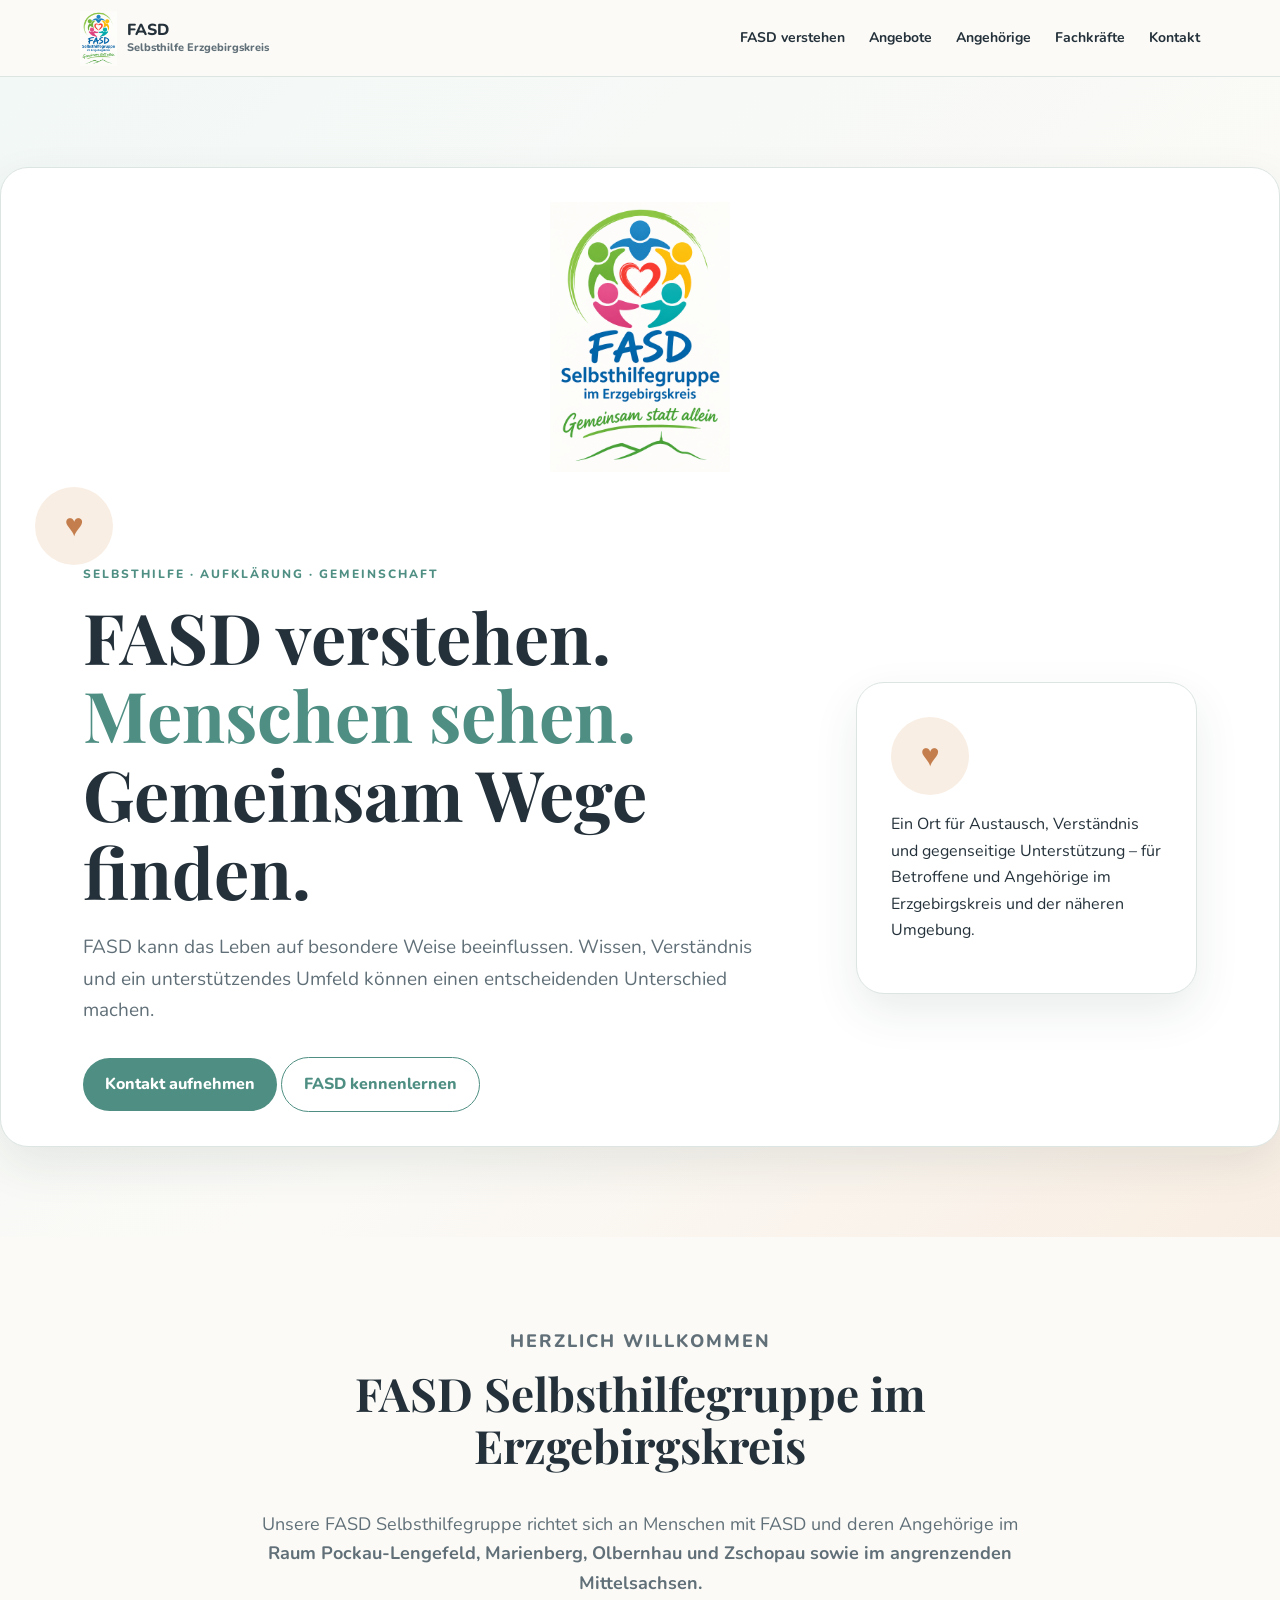
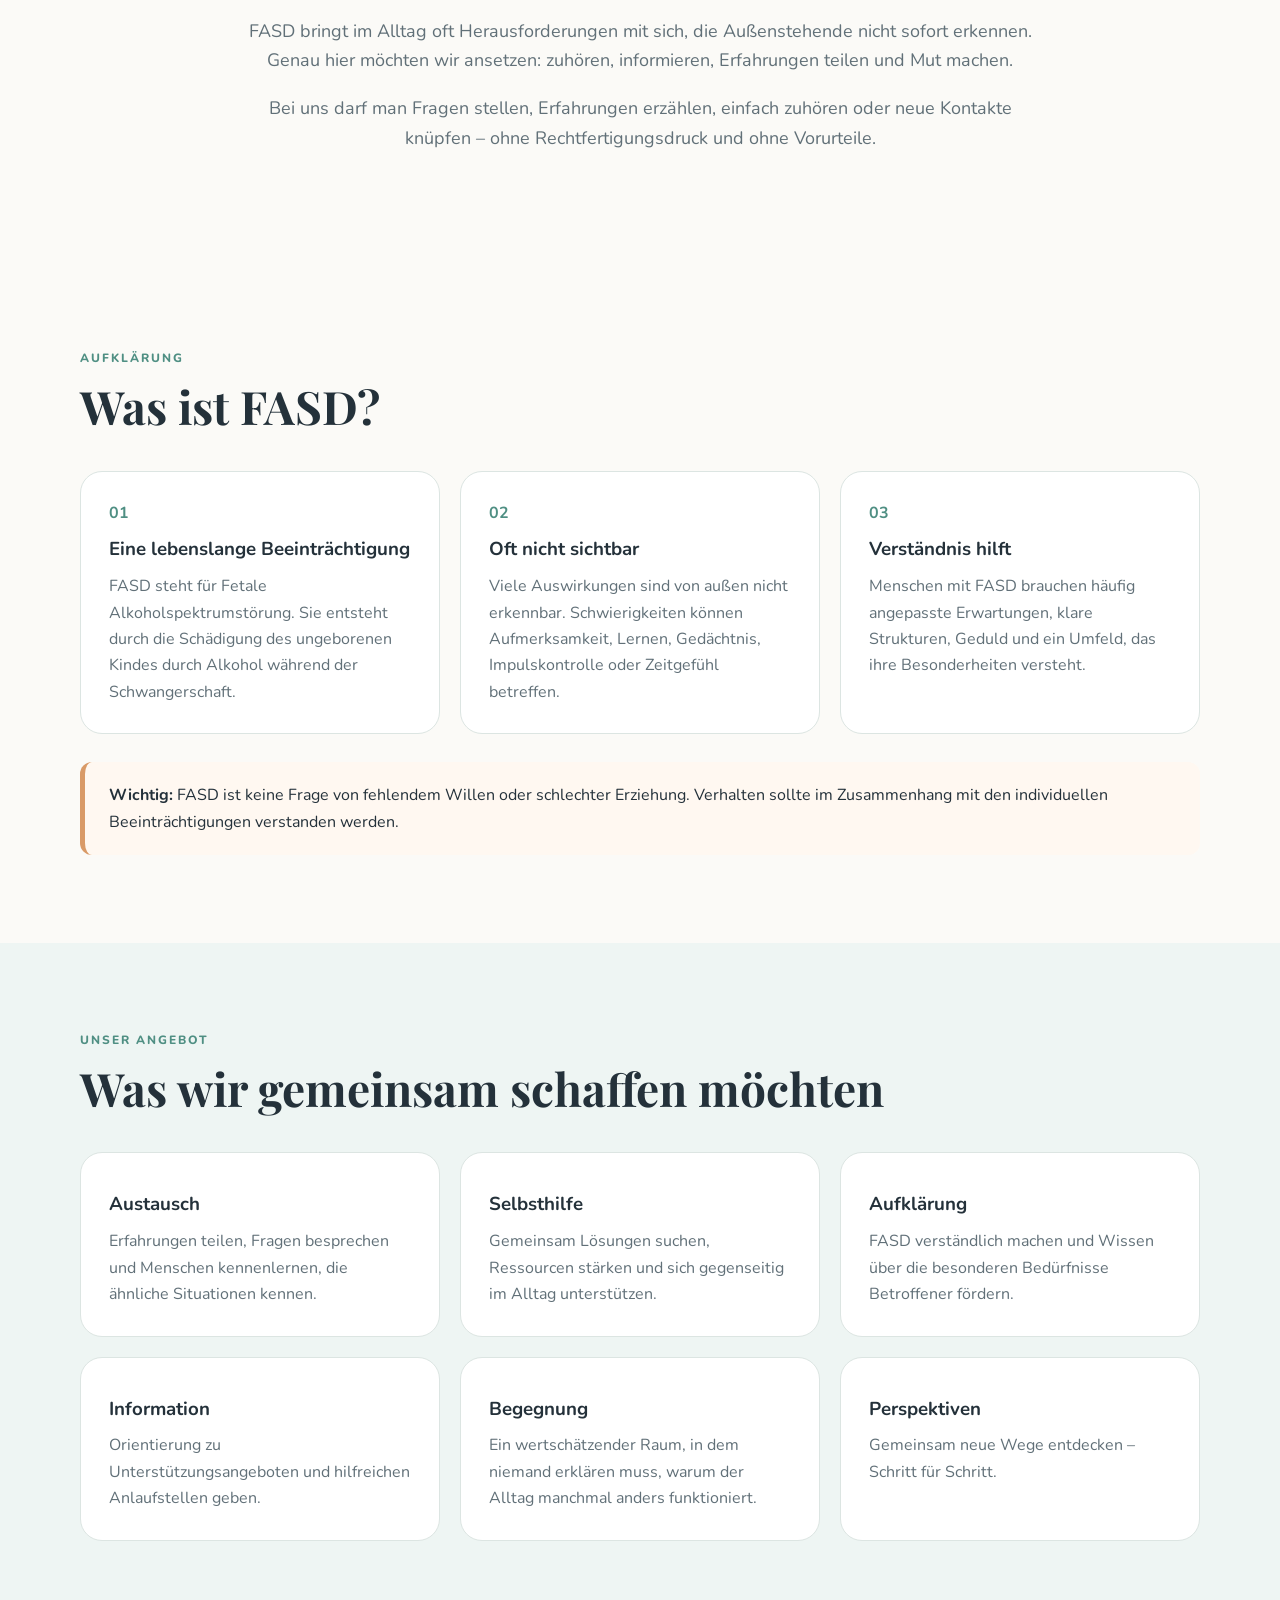
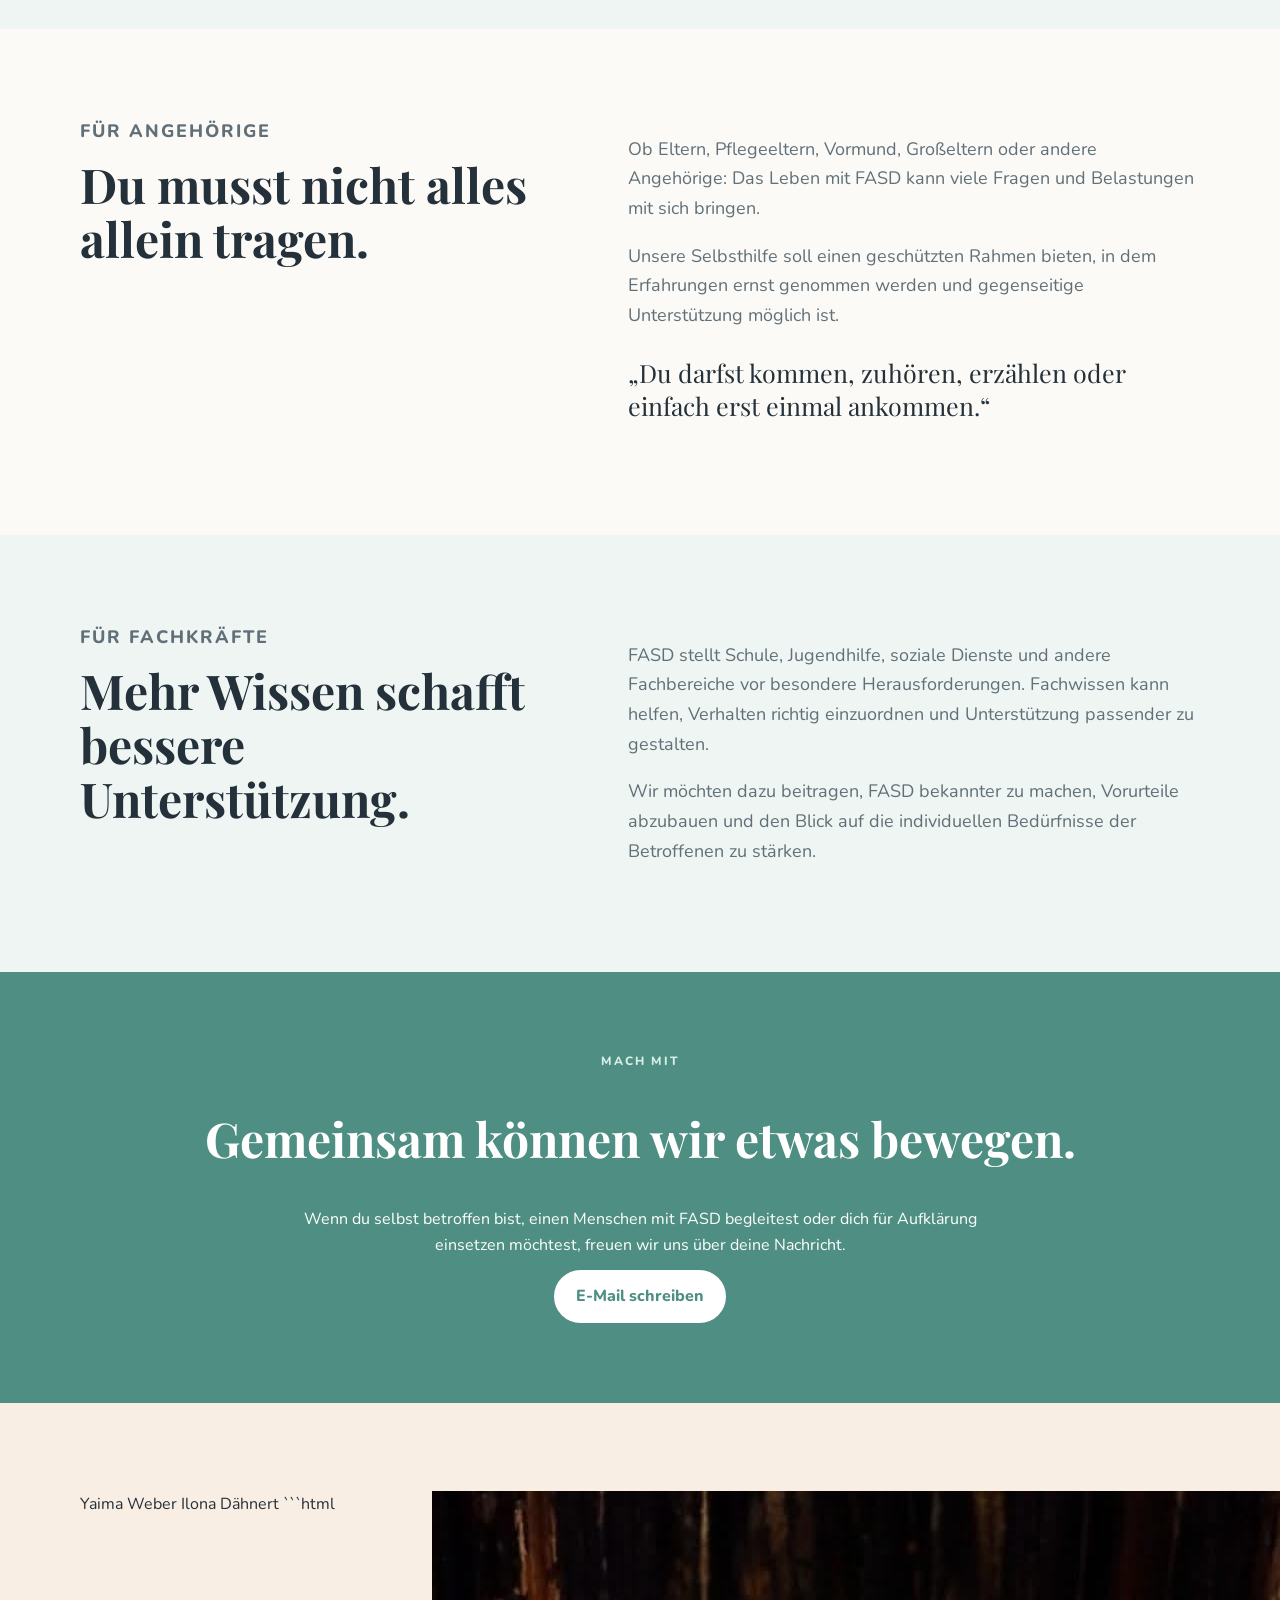
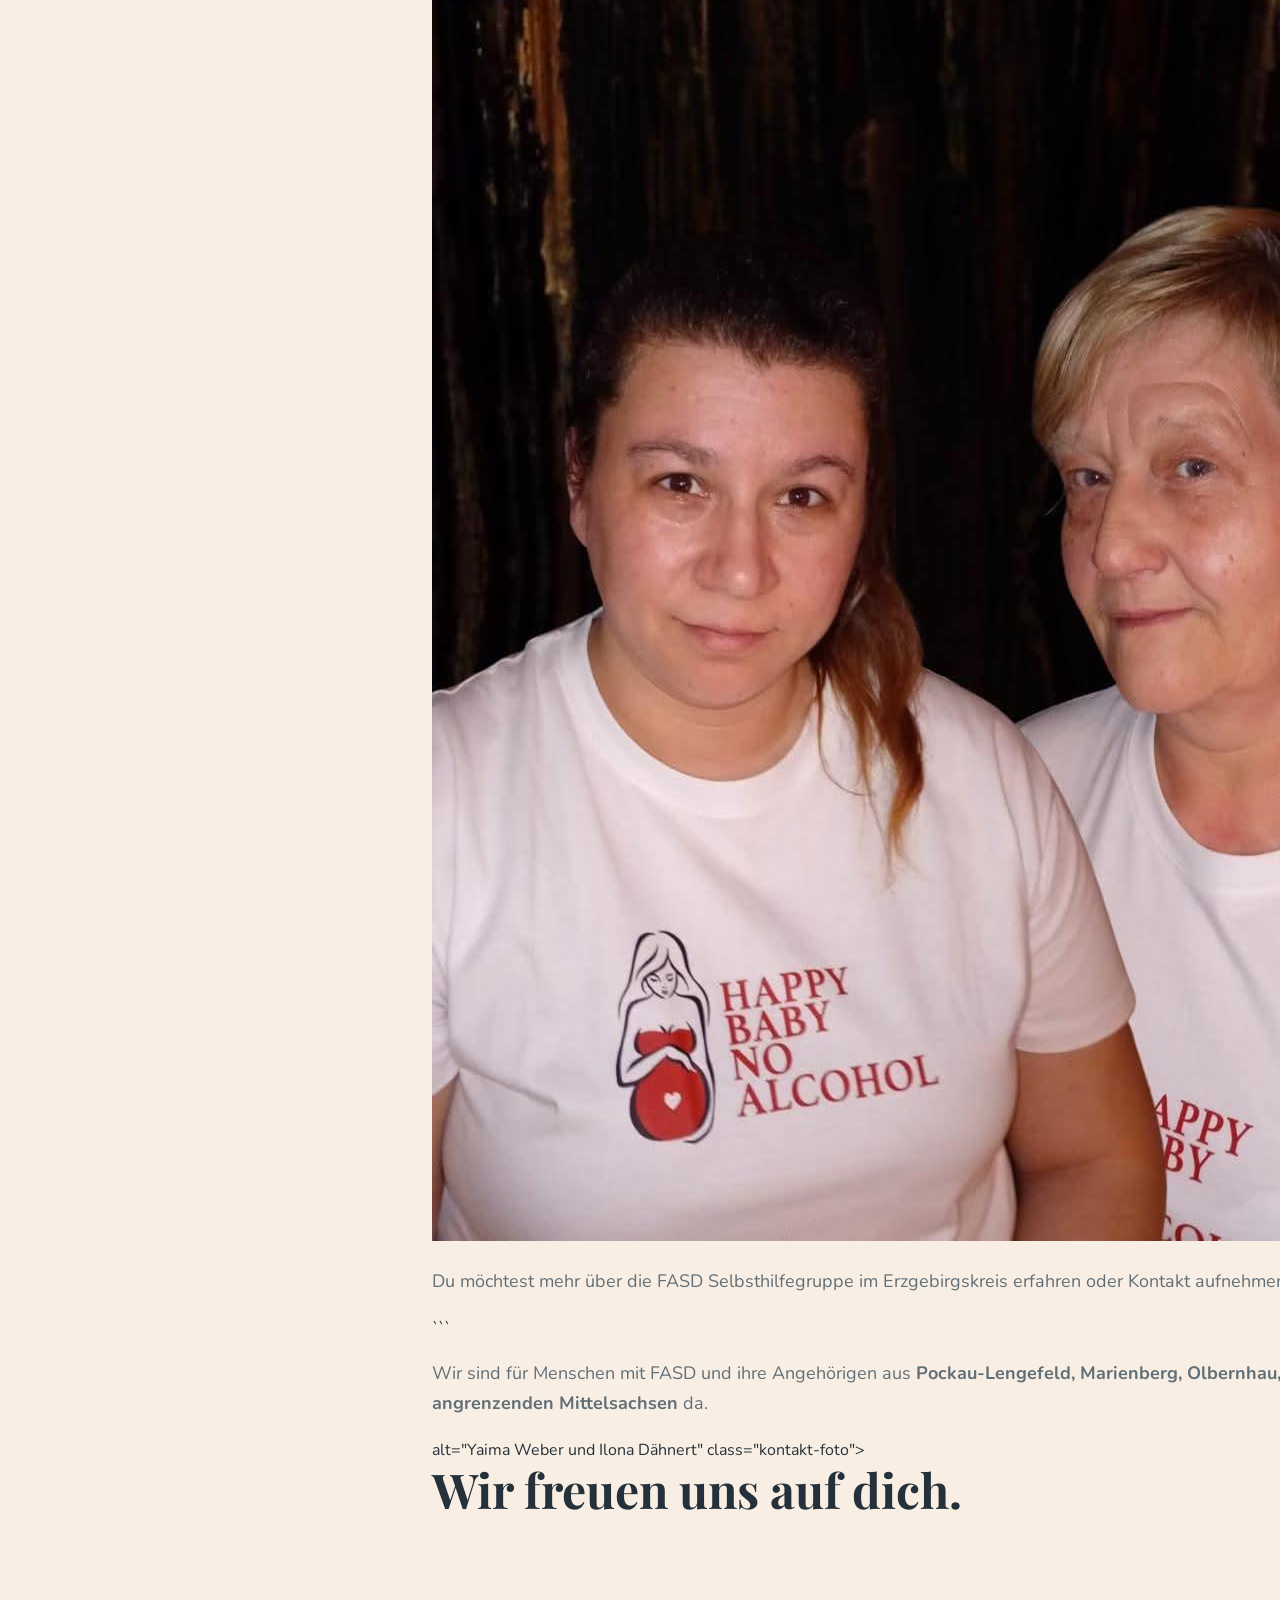
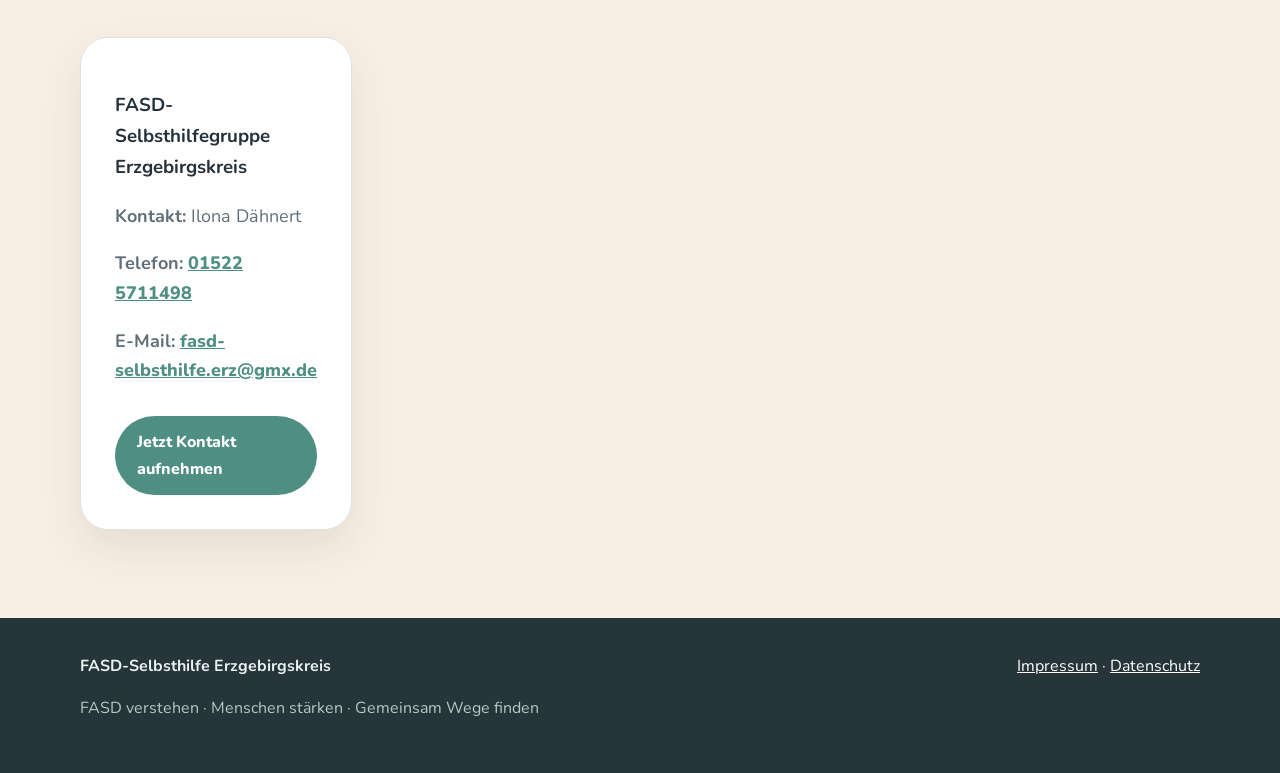
==== index.html @ b9605fba "Fix HTML formatting for contact image" ====
<!doctype html>

<html lang="de">
<head>
<meta charset="utf-8">
<meta name="viewport" content="width=device-width,initial-scale=1">

<meta name="description" content="FASD Selbsthilfegruppe im Erzgebirgskreis für Betroffene und Angehörige aus Pockau-Lengefeld, Marienberg, Olbernhau, Zschopau und dem angrenzenden Mittelsachsen. Austausch, Unterstützung und Aufklärung.">

<title>FASD Selbsthilfegruppe Erzgebirgskreis | Hilfe &amp; Austausch</title>

<link rel="stylesheet" href="style.css"><style>
.logo img {
  height: 55px;
  width: auto;
  display: block;
}
</style>
</head>

<body>

<header>
<div class="container nav">
<a class="logo" href="index.html">
<img src="logo selbsthilfegruppe 1.png" alt="FASD Selbsthilfe Erzgebirgskreis">
<span>FASD<br><small>Selbsthilfe Erzgebirgskreis</small></span>
</a>

<button id="menu" aria-label="Menü">☰</button>

<nav id="links">
<a href="#fasd">FASD verstehen</a>
<a href="#angebot">Angebote</a>
<a href="#angehoerige">Angehörige</a>
<a href="#fachkraefte">Fachkräfte</a>
<a href="#kontakt">Kontakt</a>
</nav>
</div>
</header>

<main>

<section class="hero"><div class="hero-card">
<img src="logo selbsthilfegruppe 1.png" alt="FASD Selbsthilfe Erzgebirgskreis" class="hero-logo">
<div class="heart">♥</div>
  
<div class="container hero-grid">

<div>
<p class="eyebrow">Selbsthilfe · Aufklärung · Gemeinschaft</p>

<h1>FASD verstehen.<br>
<em>Menschen sehen.</em><br>
Gemeinsam Wege finden.</h1>

<p class="lead">
FASD kann das Leben auf besondere Weise beeinflussen.
Wissen, Verständnis und ein unterstützendes Umfeld können einen entscheidenden Unterschied machen.
</p>

<a class="btn" href="#kontakt">Kontakt aufnehmen</a> <a class="btn outline" href="#fasd">FASD kennenlernen</a>

</div>

<div class="hero-card">
<div class="heart">♥</div>

<p>
Ein Ort für Austausch, Verständnis und gegenseitige Unterstützung –
für Betroffene und Angehörige im Erzgebirgskreis und der näheren Umgebung.
</p>
</div>

</div>
</section>

<section class="intro">
<div class="container narrow">

<p class="eyebrow">Herzlich willkommen</p>

<h2>FASD Selbsthilfegruppe im Erzgebirgskreis</h2>

<p>
Unsere FASD Selbsthilfegruppe richtet sich an Menschen mit FASD und deren Angehörige
im <strong>Raum Pockau-Lengefeld, Marienberg, Olbernhau und Zschopau sowie im angrenzenden Mittelsachsen.</strong>
</p>

<p>
FASD bringt im Alltag oft Herausforderungen mit sich, die Außenstehende nicht sofort erkennen.
Genau hier möchten wir ansetzen: zuhören, informieren, Erfahrungen teilen und Mut machen.
</p>

<p>
Bei uns darf man Fragen stellen, Erfahrungen erzählen, einfach zuhören oder neue Kontakte knüpfen –
ohne Rechtfertigungsdruck und ohne Vorurteile.
</p>

</div>
</section>

<section id="fasd" class="section">
<div class="container">

<p class="eyebrow">Aufklärung</p>

<h2>Was ist FASD?</h2>

<div class="cards">

<article>
<b>01</b>
<h3>Eine lebenslange Beeinträchtigung</h3>
<p>
FASD steht für Fetale Alkoholspektrumstörung.
Sie entsteht durch die Schädigung des ungeborenen Kindes durch Alkohol während der Schwangerschaft.
</p>
</article>

<article>
<b>02</b>
<h3>Oft nicht sichtbar</h3>
<p>
Viele Auswirkungen sind von außen nicht erkennbar.
Schwierigkeiten können Aufmerksamkeit, Lernen, Gedächtnis, Impulskontrolle oder Zeitgefühl betreffen.
</p>
</article>

<article>
<b>03</b>
<h3>Verständnis hilft</h3>
<p>
Menschen mit FASD brauchen häufig angepasste Erwartungen, klare Strukturen, Geduld
und ein Umfeld, das ihre Besonderheiten versteht.
</p>
</article>

</div>

<div class="notice">
<strong>Wichtig:</strong>
FASD ist keine Frage von fehlendem Willen oder schlechter Erziehung.
Verhalten sollte im Zusammenhang mit den individuellen Beeinträchtigungen verstanden werden.
</div>

</div>
</section>

<section id="angebot" class="section soft">
<div class="container">

<p class="eyebrow">Unser Angebot</p>

<h2>Was wir gemeinsam schaffen möchten</h2>

<div class="cards">

<article>
<h3>Austausch</h3>
<p>Erfahrungen teilen, Fragen besprechen und Menschen kennenlernen, die ähnliche Situationen kennen.</p>
</article>

<article>
<h3>Selbsthilfe</h3>
<p>Gemeinsam Lösungen suchen, Ressourcen stärken und sich gegenseitig im Alltag unterstützen.</p>
</article>

<article>
<h3>Aufklärung</h3>
<p>FASD verständlich machen und Wissen über die besonderen Bedürfnisse Betroffener fördern.</p>
</article>

<article>
<h3>Information</h3>
<p>Orientierung zu Unterstützungsangeboten und hilfreichen Anlaufstellen geben.</p>
</article>

<article>
<h3>Begegnung</h3>
<p>Ein wertschätzender Raum, in dem niemand erklären muss, warum der Alltag manchmal anders funktioniert.</p>
</article>

<article>
<h3>Perspektiven</h3>
<p>Gemeinsam neue Wege entdecken – Schritt für Schritt.</p>
</article>

</div>
</div>
</section>

<section id="angehoerige" class="section">
<div class="container split">

<div>
<p class="eyebrow">Für Angehörige</p>
<h2>Du musst nicht alles allein tragen.</h2>
</div>

<div>
<p>
Ob Eltern, Pflegeeltern, Vormund, Großeltern oder andere Angehörige:
Das Leben mit FASD kann viele Fragen und Belastungen mit sich bringen.
</p>

<p>
Unsere Selbsthilfe soll einen geschützten Rahmen bieten,
in dem Erfahrungen ernst genommen werden und gegenseitige Unterstützung möglich ist.
</p>

<p class="quote">
„Du darfst kommen, zuhören, erzählen oder einfach erst einmal ankommen.“
</p>
</div>

</div>
</section>

<section id="fachkraefte" class="section soft">
<div class="container split">

<div>
<p class="eyebrow">Für Fachkräfte</p>
<h2>Mehr Wissen schafft bessere Unterstützung.</h2>
</div>

<div>
<p>
FASD stellt Schule, Jugendhilfe, soziale Dienste und andere Fachbereiche vor besondere Herausforderungen.
Fachwissen kann helfen, Verhalten richtig einzuordnen und Unterstützung passender zu gestalten.
</p>

<p>
Wir möchten dazu beitragen, FASD bekannter zu machen, Vorurteile abzubauen
und den Blick auf die individuellen Bedürfnisse der Betroffenen zu stärken.
</p>
</div>

</div>
</section>

<section class="callout">
<div class="container">

<p class="eyebrow">Mach mit</p>

<h2>Gemeinsam können wir etwas bewegen.</h2>

<p>
Wenn du selbst betroffen bist, einen Menschen mit FASD begleitest
oder dich für Aufklärung einsetzen möchtest, freuen wir uns über deine Nachricht.
</p>

<a class="btn light" href="mailto:fasd-selbsthilfe.erz@gmx.de">E-Mail schreiben</a>

</div>
</section>

<section id="kontakt" class="section contact">
<div class="container split">

  <div class="kontakt-namen">
    <span>Yaima Weber</span>
    <span>Ilona Dähnert</span>
 ```html
</div>

<div class="kontakt-personen">
 <img src="./foto3.jpg" alt="Kontaktfoto" class="kontakt-foto">

  <p>
    Du möchtest mehr über die FASD Selbsthilfegruppe im Erzgebirgskreis erfahren oder Kontakt aufnehmen?
  </p>
```


<p>
Wir sind für Menschen mit FASD und ihre Angehörigen aus
<strong>Pockau-Lengefeld, Marienberg, Olbernhau, Zschopau und dem angrenzenden Mittelsachsen</strong>
da.
</p> alt="Yaima Weber und Ilona Dähnert" class="kontakt-foto">
<h2>Wir freuen uns auf dich.</h2>



</div>

<div class="contact-card">

<h3>FASD-Selbsthilfegruppe Erzgebirgskreis</h3>

<p><strong>Kontakt:</strong> Ilona Dähnert</p>

<p>
<strong>Telefon:</strong>
<a href="tel:+4915225711498">01522 5711498</a>
</p>

<p>
<strong>E-Mail:</strong>
<a href="mailto:fasd-selbsthilfe.erz@gmx.de">
fasd-selbsthilfe.erz@gmx.de
</a>
</p>

<a class="btn" href="mailto:fasd-selbsthilfe.erz@gmx.de">
Jetzt Kontakt aufnehmen
</a>

</div>
</div>
</section>

</main>

<footer>
<div class="container foot">

<div>
<strong>FASD-Selbsthilfe Erzgebirgskreis</strong>

<p>
FASD verstehen · Menschen stärken · Gemeinsam Wege finden
</p>
</div>

<div>
<a href="impressum.html">Impressum</a> ·
<a href="datenschutz.html">Datenschutz</a>
</div>

</div>
</footer>

<script src="script.js"></script>

</body>
</html>
---- style.css ----
@import url('https://fonts.googleapis.com/css2?family=Nunito:wght@400;600;700;800&family=Playfair+Display:wght@600;700&display=swap');:root{--ink:#24313a;--muted:#617078;--bg:#fbfaf7;--soft:#eef5f3;--green:#4f8f83;--orange:#d99a67;--line:#dce5e2}*{box-sizing:border-box}html{scroll-behavior:smooth}body{margin:0;color:var(--ink);background:var(--bg);font:16px/1.65 Nunito,Arial,sans-serif}a{color:inherit}.container{width:min(1120px,92%);margin:auto}.narrow{max-width:800px}.site-header,header{position:sticky;top:0;z-index:10;background:#fbfaf7ee;border-bottom:1px solid var(--line);backdrop-filter:blur(10px)}.nav{min-height:76px;display:flex;align-items:center;justify-content:space-between}..logo img{height:55px;width:auto;display:block}.hero-logo{width:180px;height:auto;display:block;margin:0 auto 15px}.logo{display:flex;align-items:center;gap:10px;text-decoration:none;font-weight:800;line-height:1}.logo b{display:grid;place-items:center;width:42px;height:42px;border-radius:50%;background:var(--green);color:#fff;font:24px Georgia}.logo small{font-size:11px;color:var(--muted)}nav{display:flex;gap:24px;font-weight:700;font-size:14px}nav a{text-decoration:none}#menu{display:none;border:0;background:none;font-size:26px}.hero{padding:90px 0;background:linear-gradient(135deg,#f2f8f6,#fbfaf7 60%,#f9eee3)}.hero-grid{display:grid;grid-template-columns:1.35fr .65fr;gap:65px;align-items:center}.eyebrow{text-transform:uppercase;letter-spacing:2px;font-size:12px;font-weight:800;color:var(--green);margin:0 0 12px}.hero h1,h1,h2{font-family:"Playfair Display",Georgia,serif;line-height:1.12}.hero h1{font-size:clamp(42px,6vw,70px);margin:0 0 22px}.hero em{color:var(--green);font-style:normal}.lead{font-size:19px;color:var(--muted);max-width:690px}.btn{display:inline-block;background:var(--green);color:#fff;text-decoration:none;font-weight:800;padding:13px 22px;border-radius:999px;margin-top:12px}.outline{background:transparent;color:var(--green);border:1px solid var(--green)}.light{background:#fff;color:var(--green)}.hero-card,.contact-card{background:#fff;border:1px solid var(--line);border-radius:28px;padding:34px;box-shadow:0 18px 45px #233c3718}.heart{width:78px;height:78px;border-radius:50%;display:grid;place-items:center;background:#f9eee3;color:#c47e4d;font-size:32px}.hero-card h2{font-size:34px}.intro{text-align:center;padding:90px 0}.intro h2,.section h2{font-size:46px;margin-top:0}.intro p{font-size:18px;color:var(--muted)}.section{padding:88px 0}.soft{background:var(--soft)}.cards{display:grid;grid-template-columns:repeat(3,1fr);gap:20px;margin-top:30px}.cards article{background:#fff;border:1px solid var(--line);padding:28px;border-radius:22px}.cards b{color:var(--green)}.cards h3{margin:8px 0}.cards p{color:var(--muted);margin:0}.notice{margin-top:28px;padding:20px 24px;background:#fff8f1;border-left:5px solid var(--orange);border-radius:12px}.split{display:grid;grid-template-columns:.9fr 1.1fr;gap:80px;align-items:start}.split h2{font-size:48px}.split p{font-size:18px;color:var(--muted)}.quote{font:25px "Playfair Display",Georgia,serif!important;color:var(--ink)!important}.callout{padding:80px 0;background:var(--green);color:#fff;text-align:center}.callout .eyebrow{color:#d8eee8}.callout h2{font-size:48px}.callout p{max-width:700px;margin:0 auto}.contact{background:#f9eee3}.contact-card a:not(.btn){color:var(--green);font-weight:800}.foot{padding:35px 0;display:flex;justify-content:space-between;gap:25px;color:#eaf1ef}.foot p{color:#b8c8c4}.foot a{color:#fff}footer{background:#25353a}.legal{padding:80px 0}.legal h1{font-size:55px}.legal h2{font-size:30px}@media(max-width:850px){nav{display:none;position:absolute;top:76px;left:0;right:0;background:var(--bg);padding:18px 4%;flex-direction:column}nav.open{display:flex}#menu{display:block}.hero{padding:60px 0}.hero-grid,.split{grid-template-columns:1fr;gap:35px}.cards{grid-template-columns:1fr}.hero h1{font-size:48px}.intro h2,.section h2,.split h2,.callout h2{font-size:38px}.foot{flex-direction:column}}.kontakt-foto {

 ```css
.kontakt-foto {
  width: 55px;
  height: 55px;
  object-fit: cover;
  border-radius: 50%;
  display: block;
  pointer-events: none;
}
```
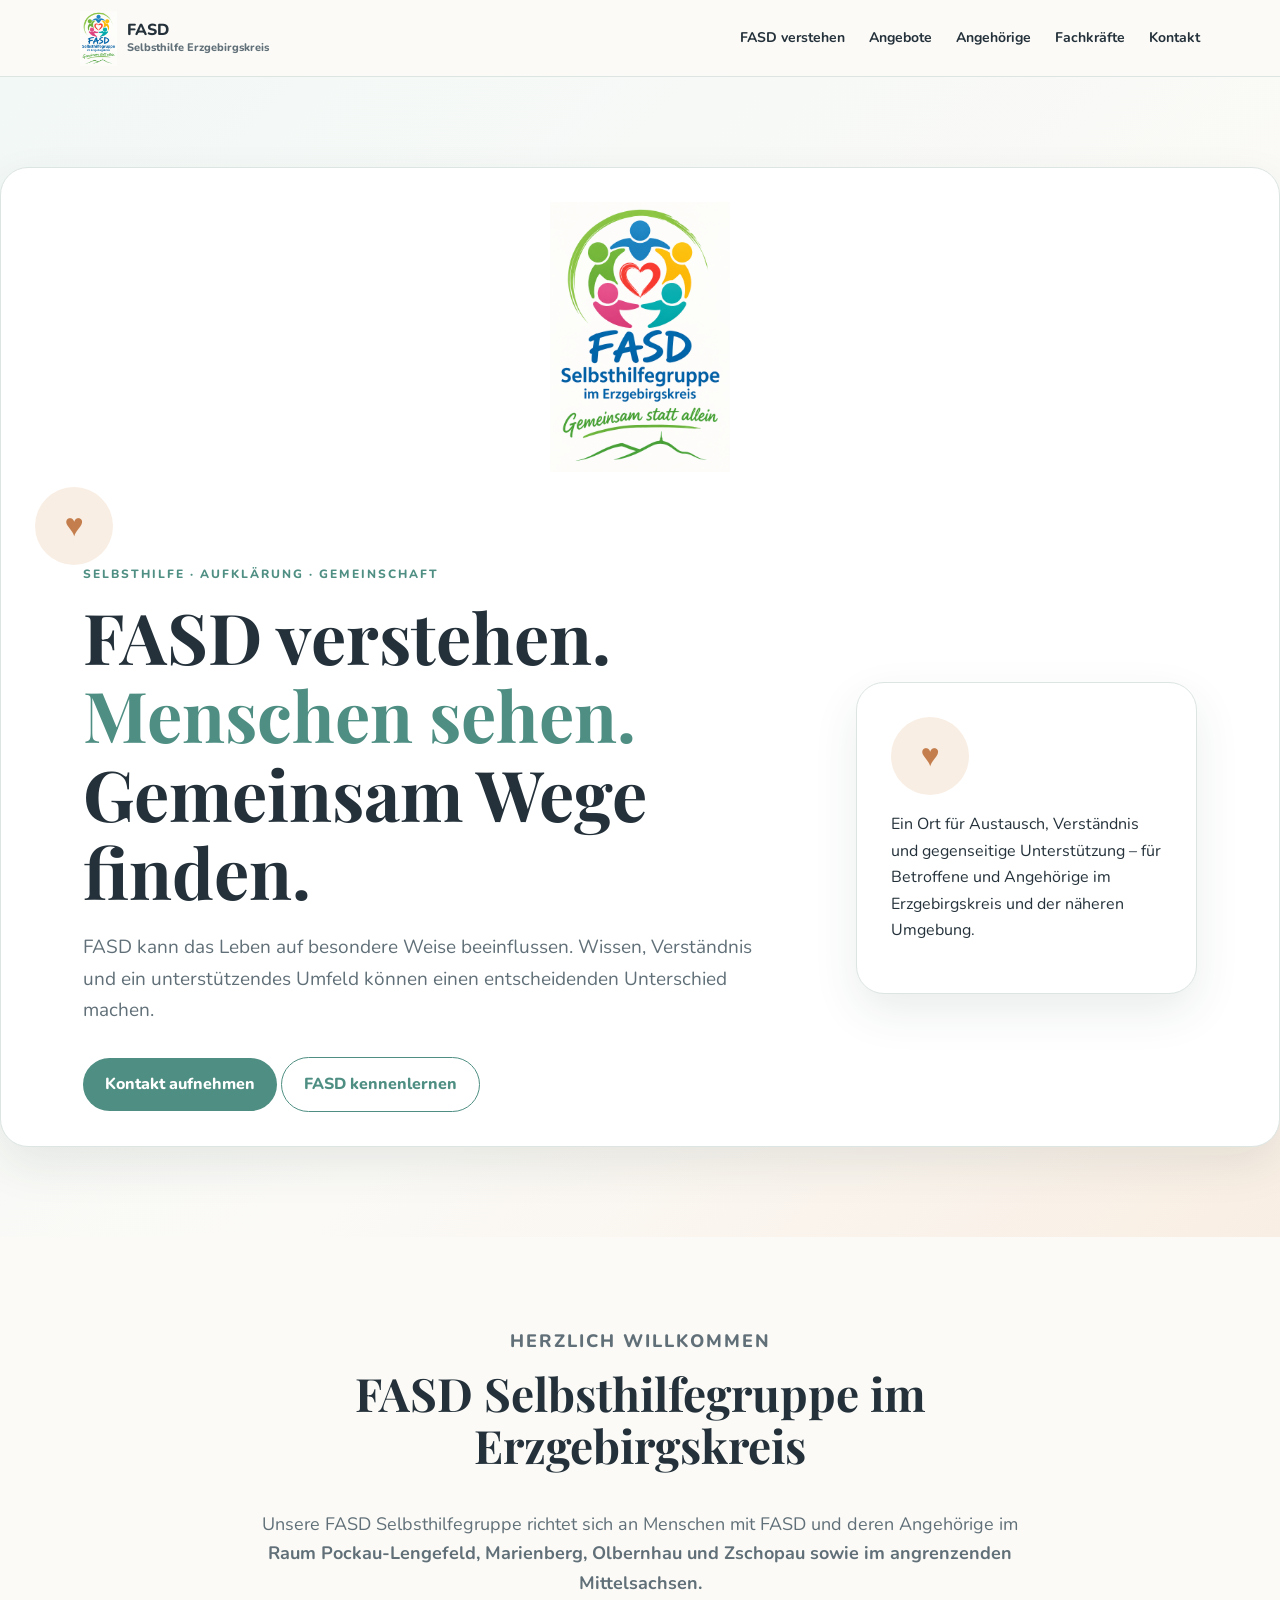
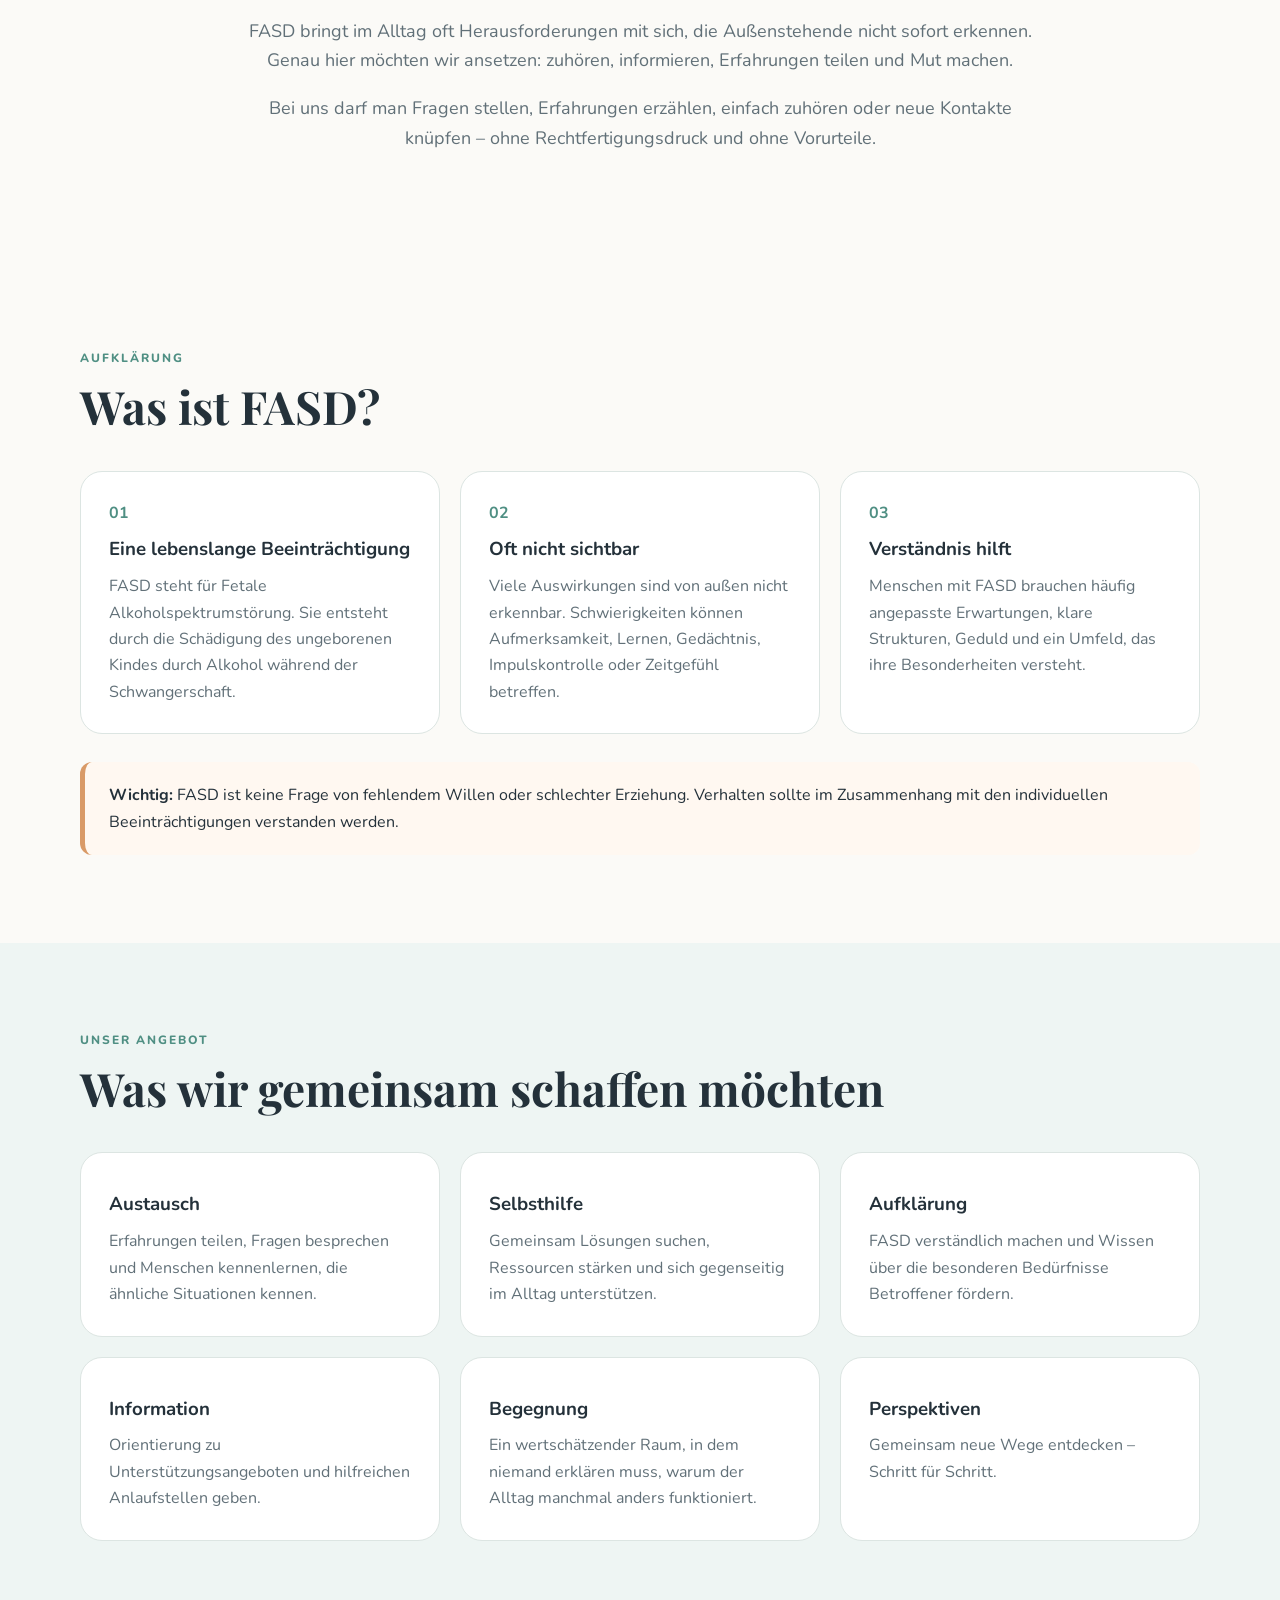
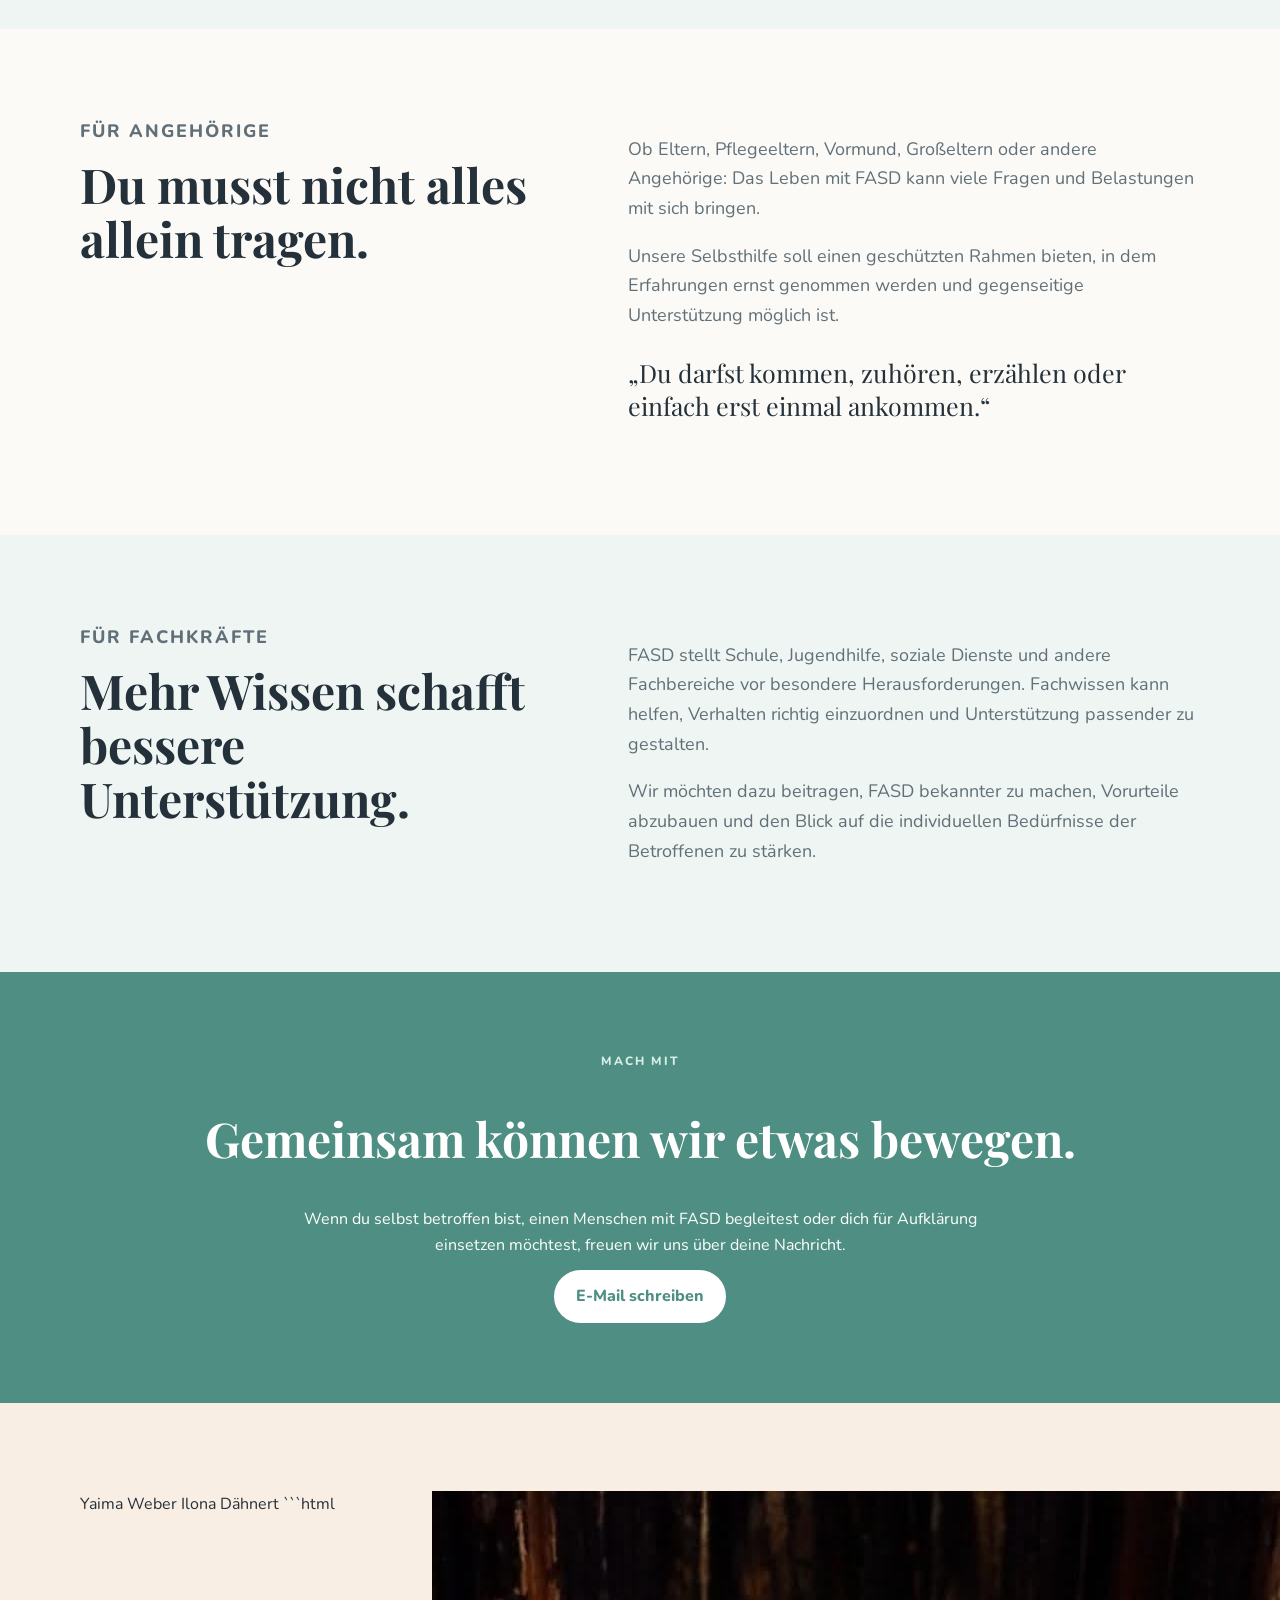
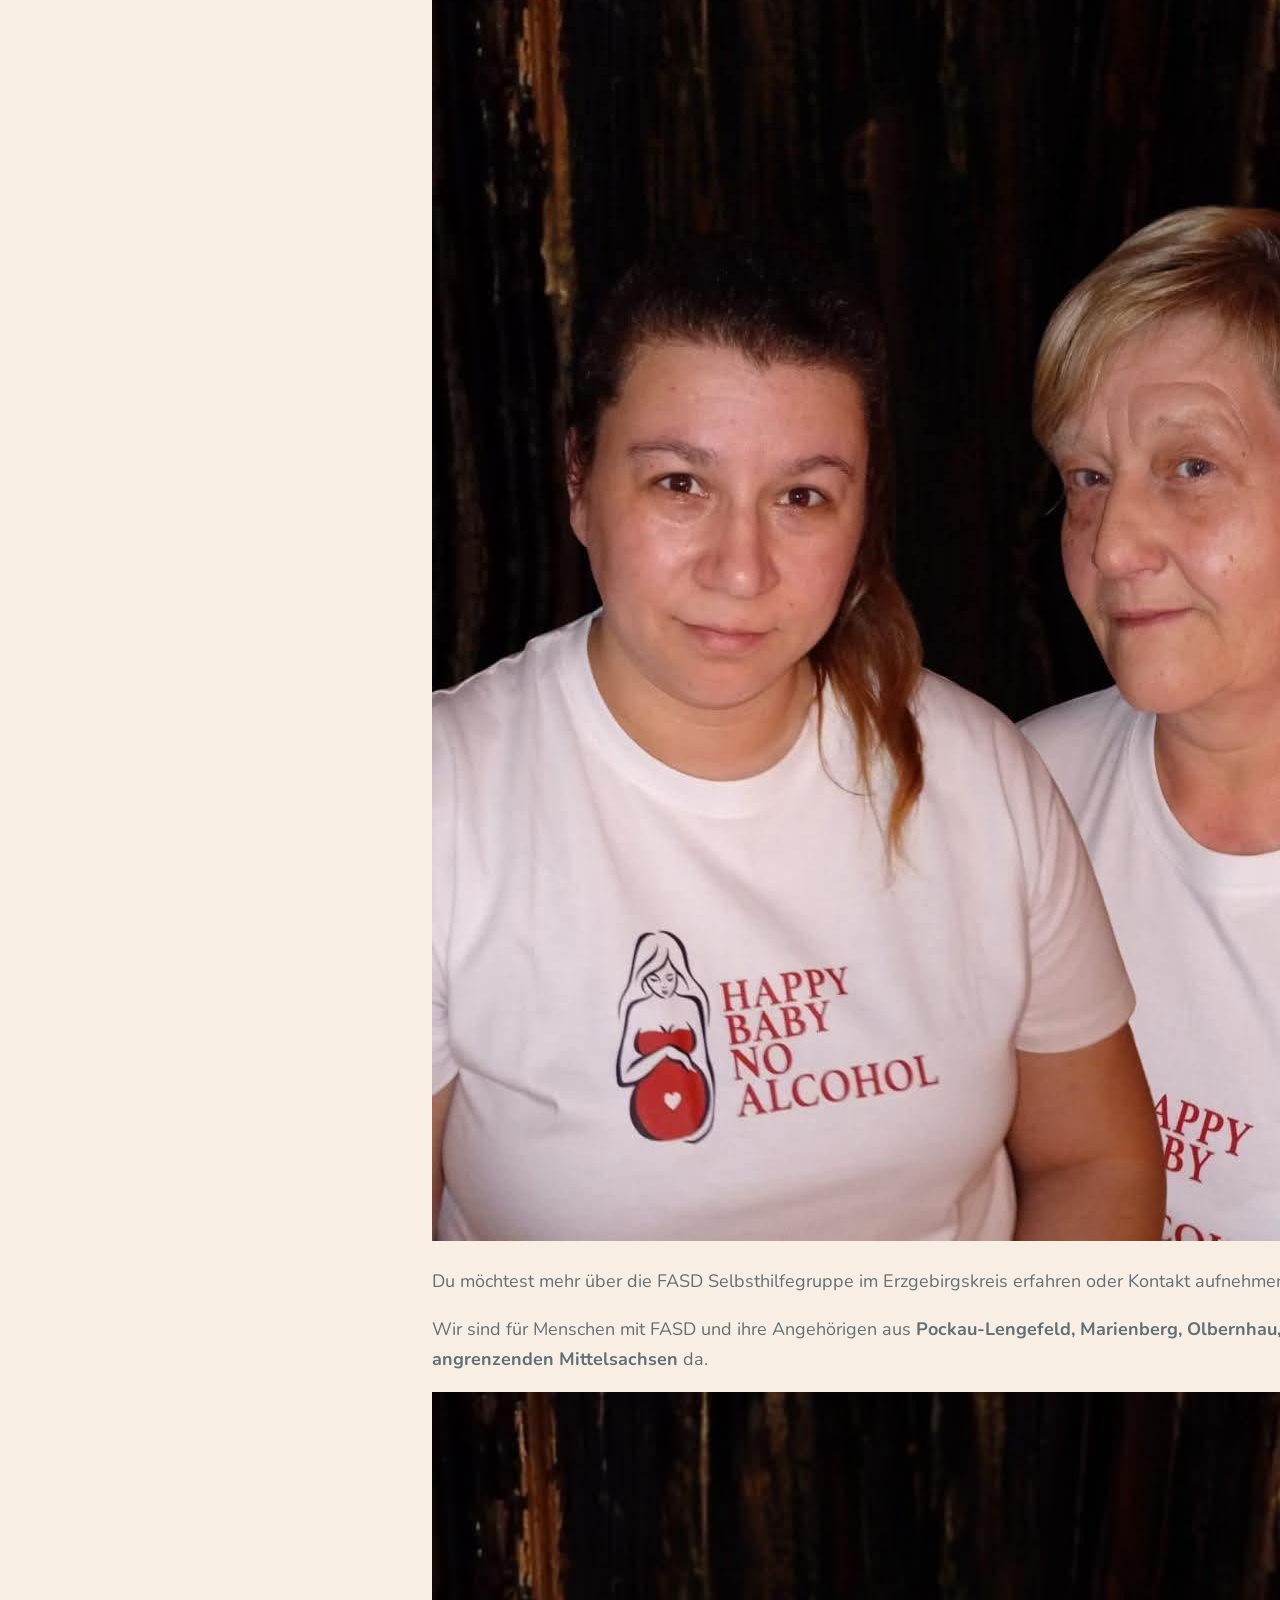
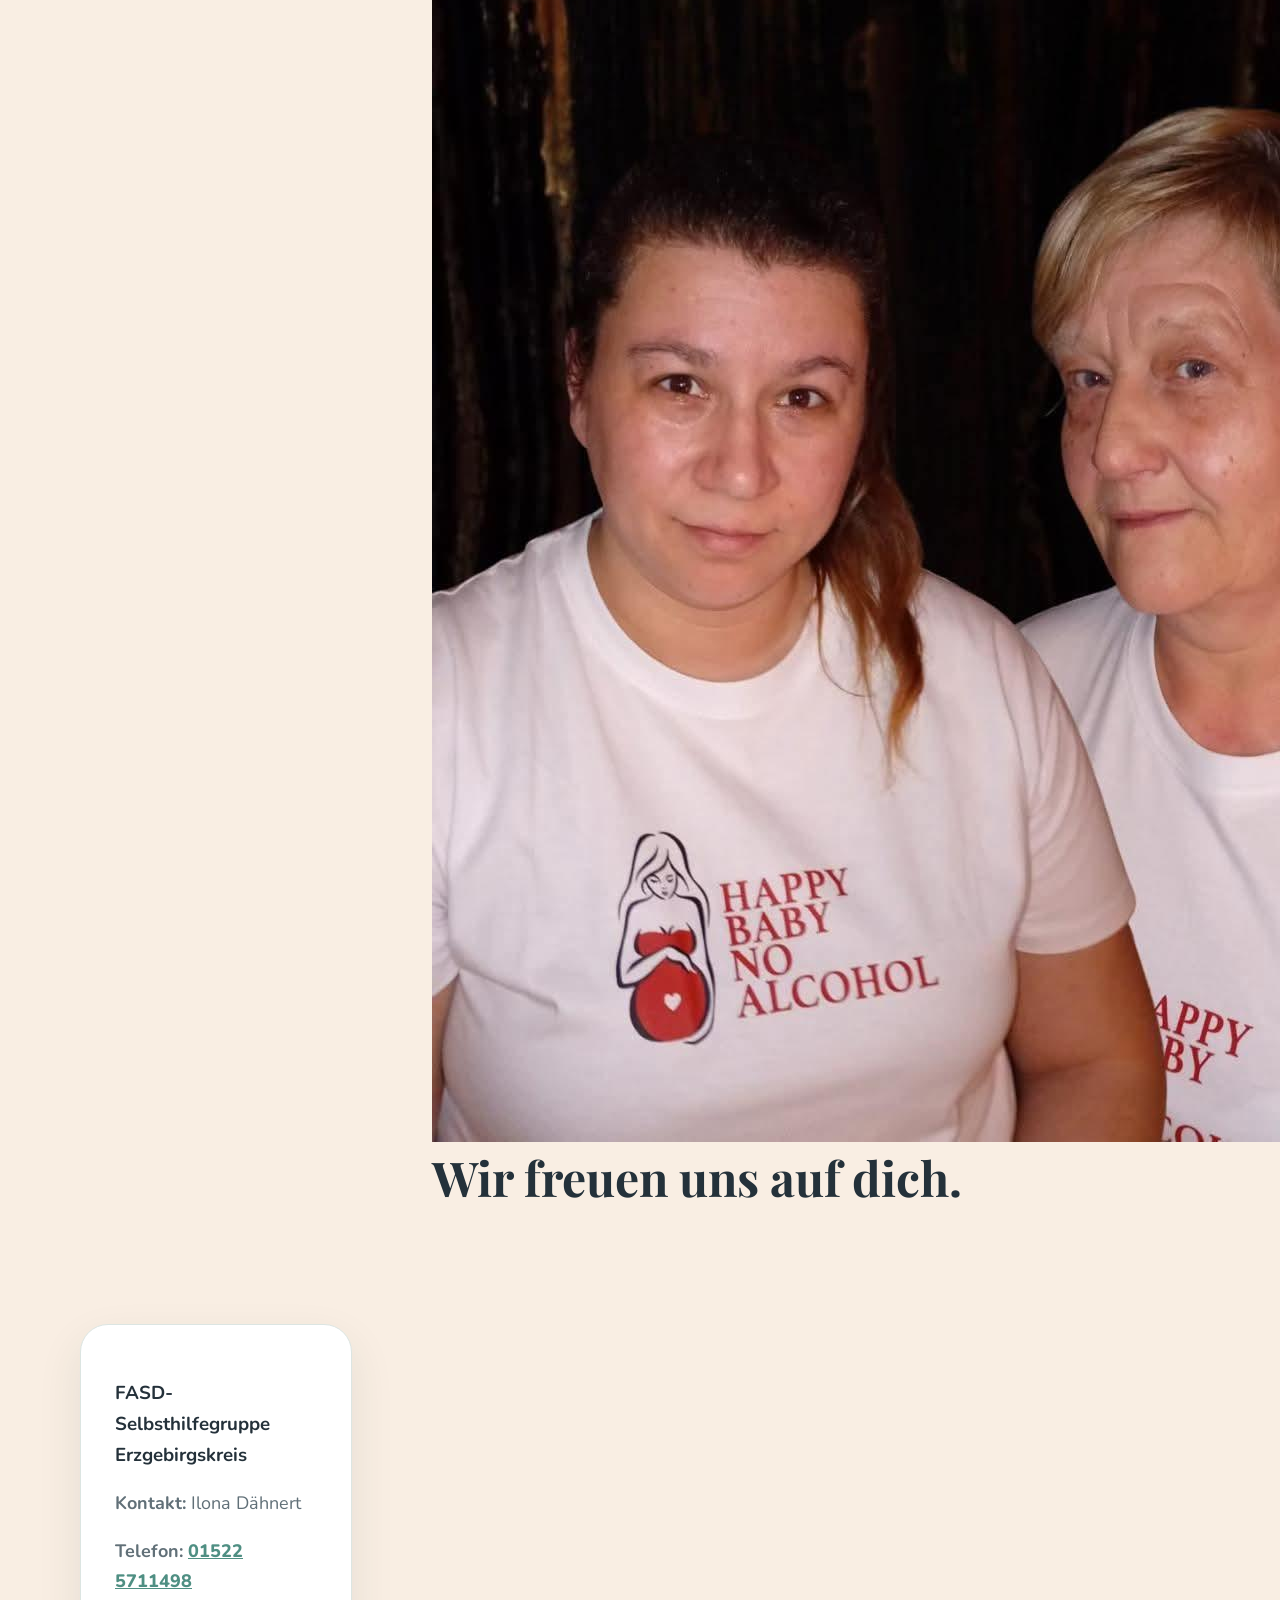
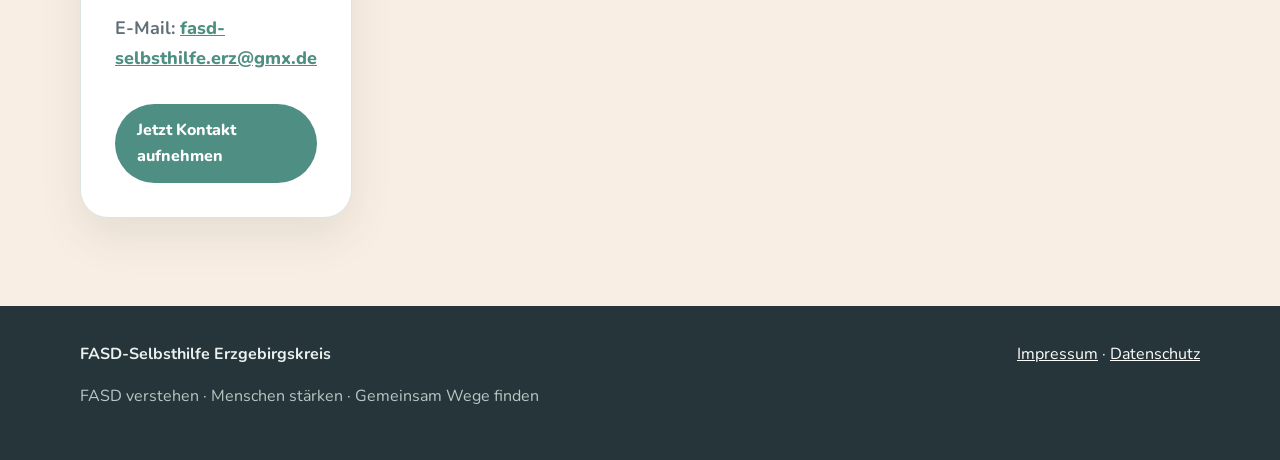
==== commit fb2c2ac0: "Refactor contact information paragraph in index.html" ====
--- a/index.html
+++ b/index.html
@@ -269,17 +269,22 @@
 <div class="kontakt-personen">
  <img src="./foto3.jpg" alt="Kontaktfoto" class="kontakt-foto">
 
-  <p>
-    Du möchtest mehr über die FASD Selbsthilfegruppe im Erzgebirgskreis erfahren oder Kontakt aufnehmen?
-  </p>
-```
-
-
-<p>
-Wir sind für Menschen mit FASD und ihre Angehörigen aus
-<strong>Pockau-Lengefeld, Marienberg, Olbernhau, Zschopau und dem angrenzenden Mittelsachsen</strong>
-da.
-</p> alt="Yaima Weber und Ilona Dähnert" class="kontakt-foto">
+
+<p>
+  Du möchtest mehr über die FASD Selbsthilfegruppe im Erzgebirgskreis erfahren
+  oder Kontakt aufnehmen?
+</p>
+
+<p>
+  Wir sind für Menschen mit FASD und ihre Angehörigen aus
+  <strong>Pockau-Lengefeld, Marienberg, Olbernhau, Zschopau und dem angrenzenden Mittelsachsen</strong>
+  da.
+</p>
+
+<img src="./foto3.jpg"
+     alt="Yaima Weber und Ilona Dähnert"
+     class="kontakt-foto">
+
 <h2>Wir freuen uns auf dich.</h2>
 
 
--- a/style.css
+++ b/style.css
@@ -1,14 +1,15 @@
 @import url('https://fonts.googleapis.com/css2?family=Nunito:wght@400;600;700;800&family=Playfair+Display:wght@600;700&display=swap');:root{--ink:#24313a;--muted:#617078;--bg:#fbfaf7;--soft:#eef5f3;--green:#4f8f83;--orange:#d99a67;--line:#dce5e2}*{box-sizing:border-box}html{scroll-behavior:smooth}body{margin:0;color:var(--ink);background:var(--bg);font:16px/1.65 Nunito,Arial,sans-serif}a{color:inherit}.container{width:min(1120px,92%);margin:auto}.narrow{max-width:800px}.site-header,header{position:sticky;top:0;z-index:10;background:#fbfaf7ee;border-bottom:1px solid var(--line);backdrop-filter:blur(10px)}.nav{min-height:76px;display:flex;align-items:center;justify-content:space-between}..logo img{height:55px;width:auto;display:block}.hero-logo{width:180px;height:auto;display:block;margin:0 auto 15px}.logo{display:flex;align-items:center;gap:10px;text-decoration:none;font-weight:800;line-height:1}.logo b{display:grid;place-items:center;width:42px;height:42px;border-radius:50%;background:var(--green);color:#fff;font:24px Georgia}.logo small{font-size:11px;color:var(--muted)}nav{display:flex;gap:24px;font-weight:700;font-size:14px}nav a{text-decoration:none}#menu{display:none;border:0;background:none;font-size:26px}.hero{padding:90px 0;background:linear-gradient(135deg,#f2f8f6,#fbfaf7 60%,#f9eee3)}.hero-grid{display:grid;grid-template-columns:1.35fr .65fr;gap:65px;align-items:center}.eyebrow{text-transform:uppercase;letter-spacing:2px;font-size:12px;font-weight:800;color:var(--green);margin:0 0 12px}.hero h1,h1,h2{font-family:"Playfair Display",Georgia,serif;line-height:1.12}.hero h1{font-size:clamp(42px,6vw,70px);margin:0 0 22px}.hero em{color:var(--green);font-style:normal}.lead{font-size:19px;color:var(--muted);max-width:690px}.btn{display:inline-block;background:var(--green);color:#fff;text-decoration:none;font-weight:800;padding:13px 22px;border-radius:999px;margin-top:12px}.outline{background:transparent;color:var(--green);border:1px solid var(--green)}.light{background:#fff;color:var(--green)}.hero-card,.contact-card{background:#fff;border:1px solid var(--line);border-radius:28px;padding:34px;box-shadow:0 18px 45px #233c3718}.heart{width:78px;height:78px;border-radius:50%;display:grid;place-items:center;background:#f9eee3;color:#c47e4d;font-size:32px}.hero-card h2{font-size:34px}.intro{text-align:center;padding:90px 0}.intro h2,.section h2{font-size:46px;margin-top:0}.intro p{font-size:18px;color:var(--muted)}.section{padding:88px 0}.soft{background:var(--soft)}.cards{display:grid;grid-template-columns:repeat(3,1fr);gap:20px;margin-top:30px}.cards article{background:#fff;border:1px solid var(--line);padding:28px;border-radius:22px}.cards b{color:var(--green)}.cards h3{margin:8px 0}.cards p{color:var(--muted);margin:0}.notice{margin-top:28px;padding:20px 24px;background:#fff8f1;border-left:5px solid var(--orange);border-radius:12px}.split{display:grid;grid-template-columns:.9fr 1.1fr;gap:80px;align-items:start}.split h2{font-size:48px}.split p{font-size:18px;color:var(--muted)}.quote{font:25px "Playfair Display",Georgia,serif!important;color:var(--ink)!important}.callout{padding:80px 0;background:var(--green);color:#fff;text-align:center}.callout .eyebrow{color:#d8eee8}.callout h2{font-size:48px}.callout p{max-width:700px;margin:0 auto}.contact{background:#f9eee3}.contact-card a:not(.btn){color:var(--green);font-weight:800}.foot{padding:35px 0;display:flex;justify-content:space-between;gap:25px;color:#eaf1ef}.foot p{color:#b8c8c4}.foot a{color:#fff}footer{background:#25353a}.legal{padding:80px 0}.legal h1{font-size:55px}.legal h2{font-size:30px}@media(max-width:850px){nav{display:none;position:absolute;top:76px;left:0;right:0;background:var(--bg);padding:18px 4%;flex-direction:column}nav.open{display:flex}#menu{display:block}.hero{padding:60px 0}.hero-grid,.split{grid-template-columns:1fr;gap:35px}.cards{grid-template-columns:1fr}.hero h1{font-size:48px}.intro h2,.section h2,.split h2,.callout h2{font-size:38px}.foot{flex-direction:column}}.kontakt-foto {
-
- ```css
+ 
 .kontakt-foto {
-  width: 55px;
-  height: 55px;
+  width: 55px !important;
+  height: 55px !important;
+  min-width: 55px !important;
+  max-width: 55px !important;
+  min-height: 55px !important;
+  max-height: 55px !important;
   object-fit: cover;
-  border-radius: 50%;
+  border-radius: 50% !important;
   display: block;
   pointer-events: none;
 }
-```
-
-
+ 
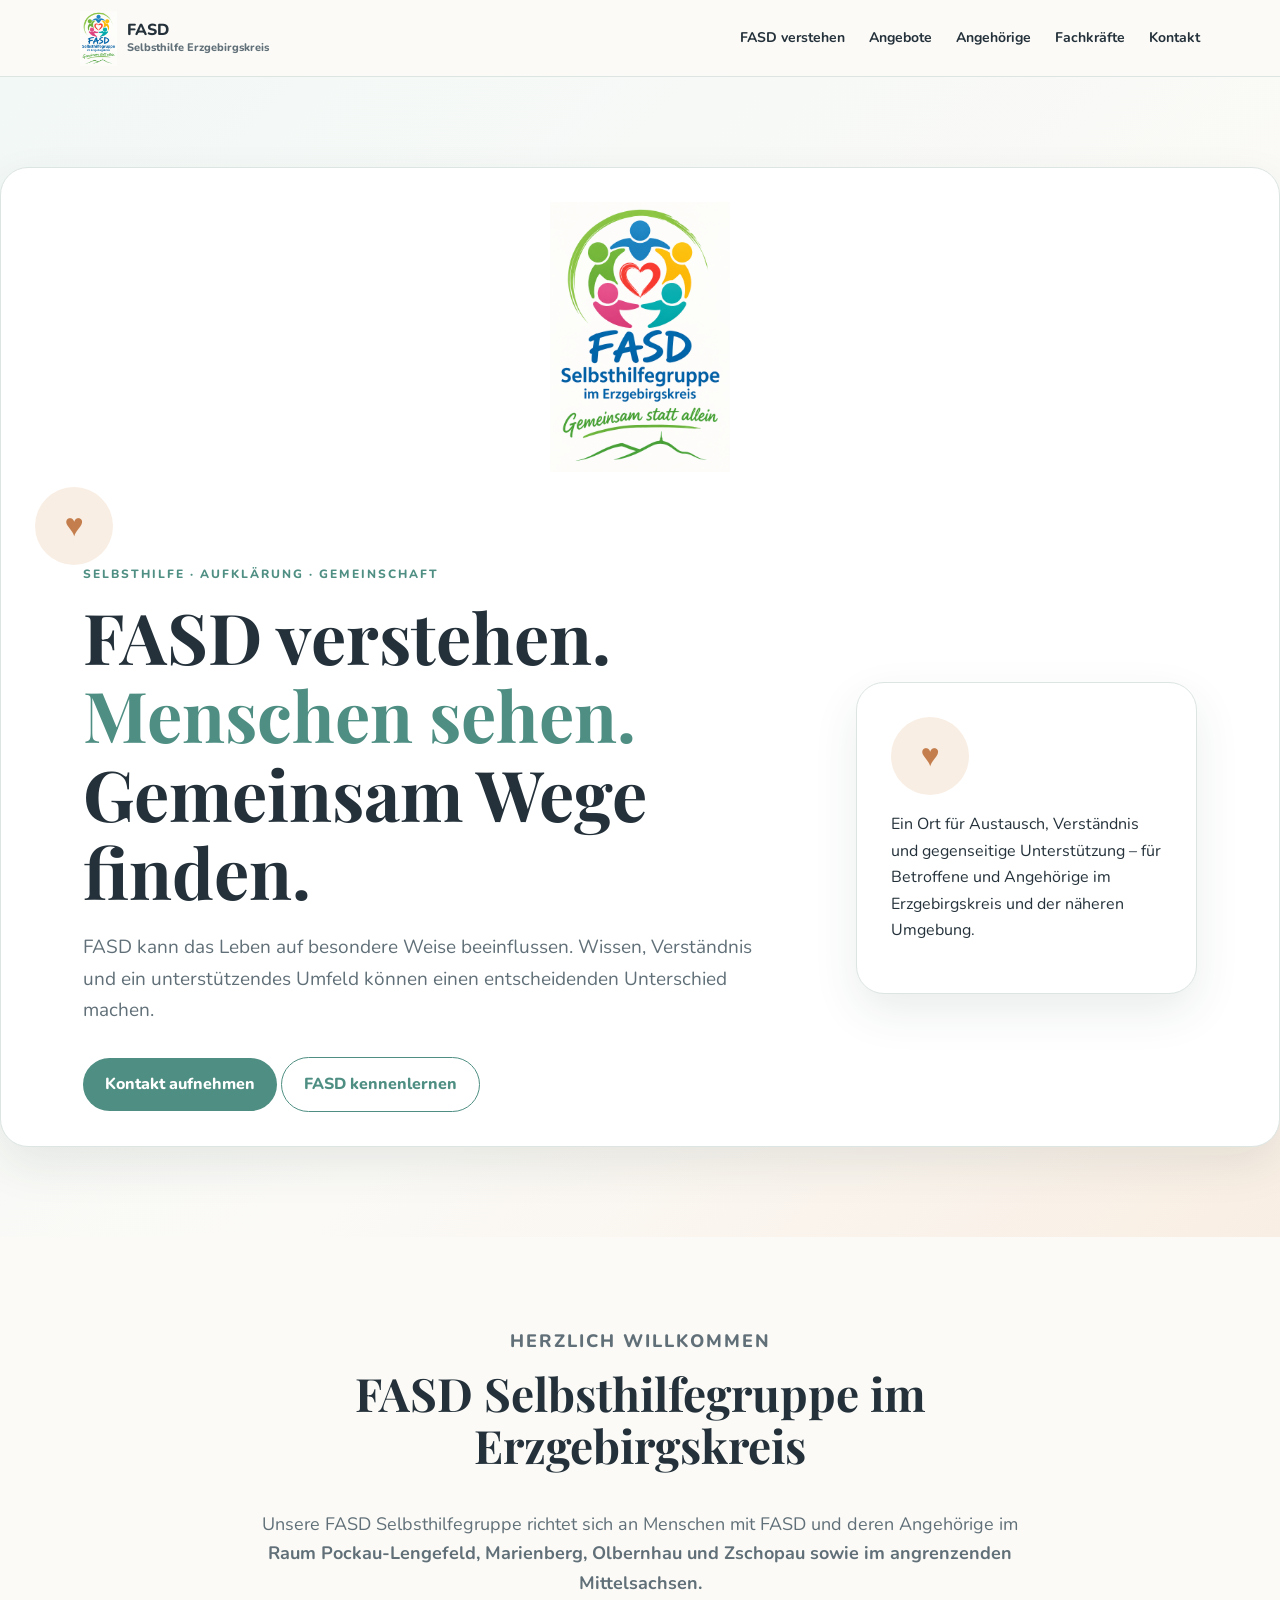
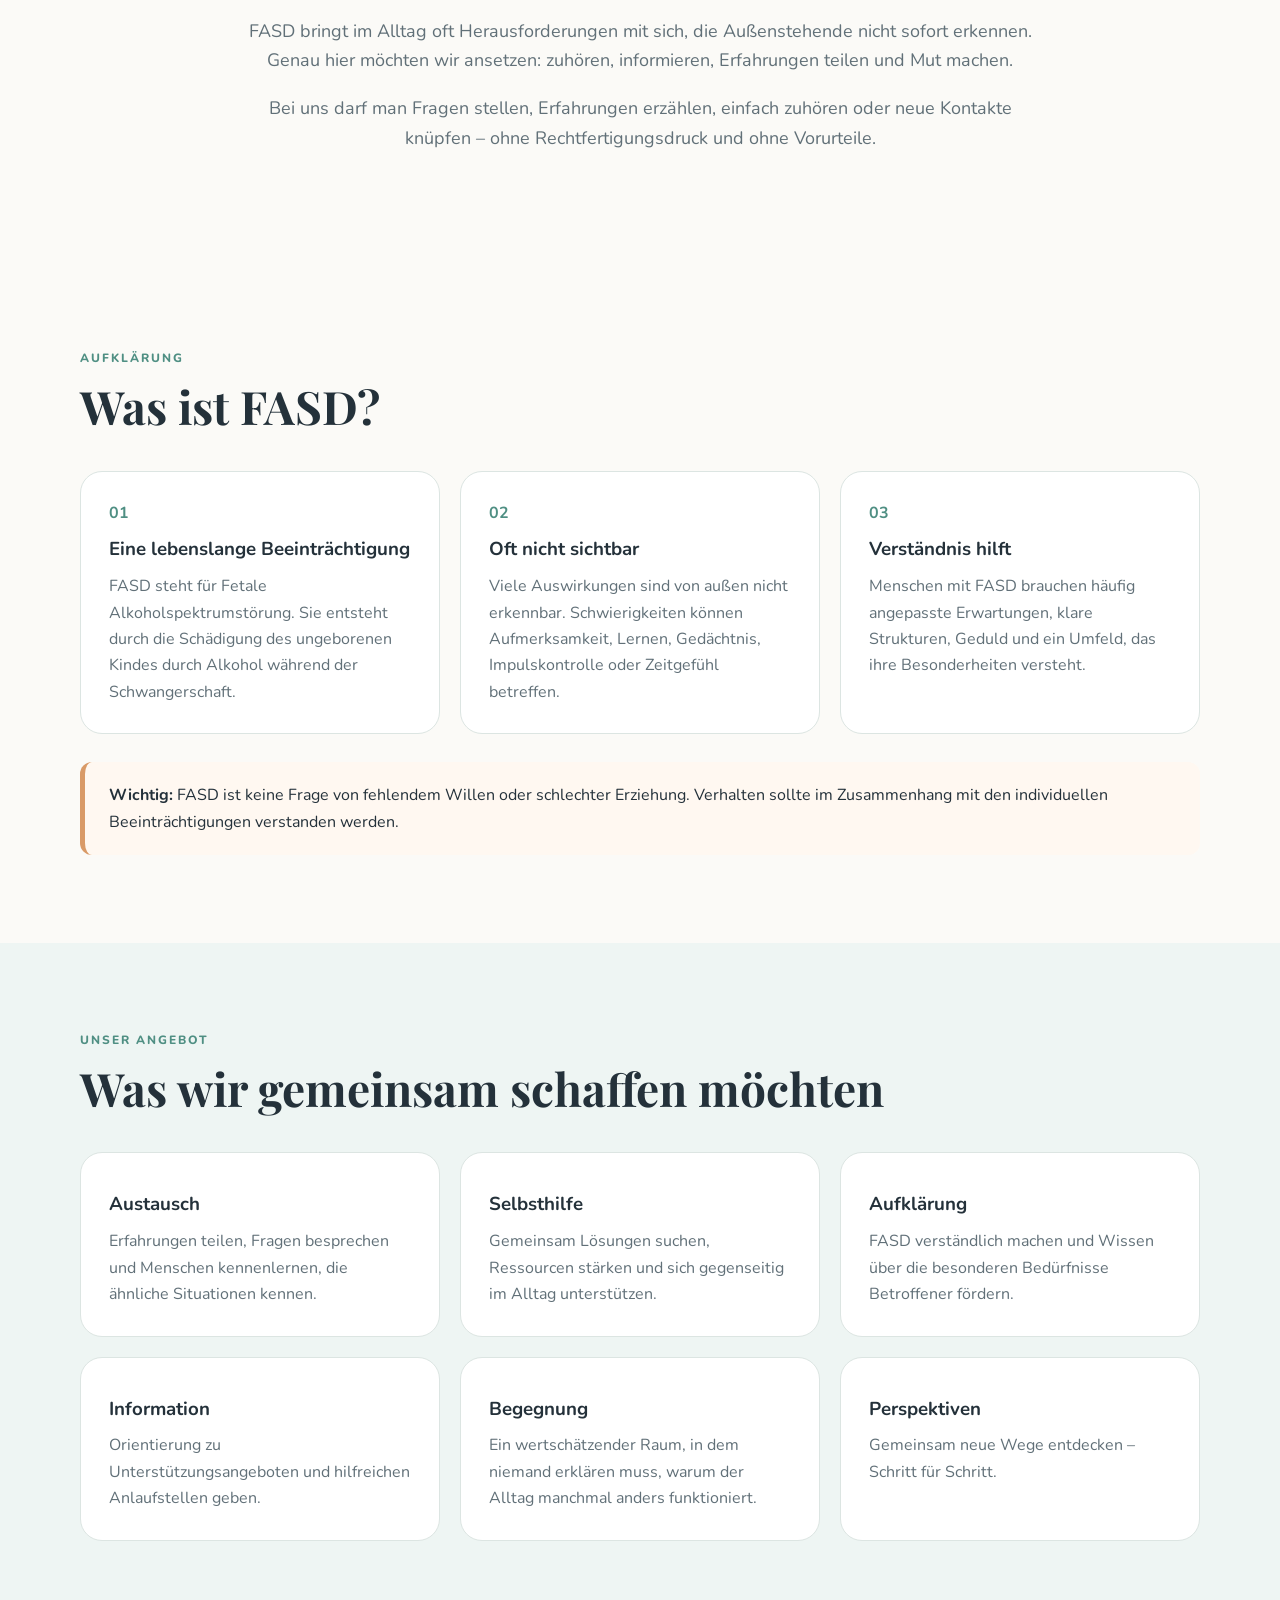
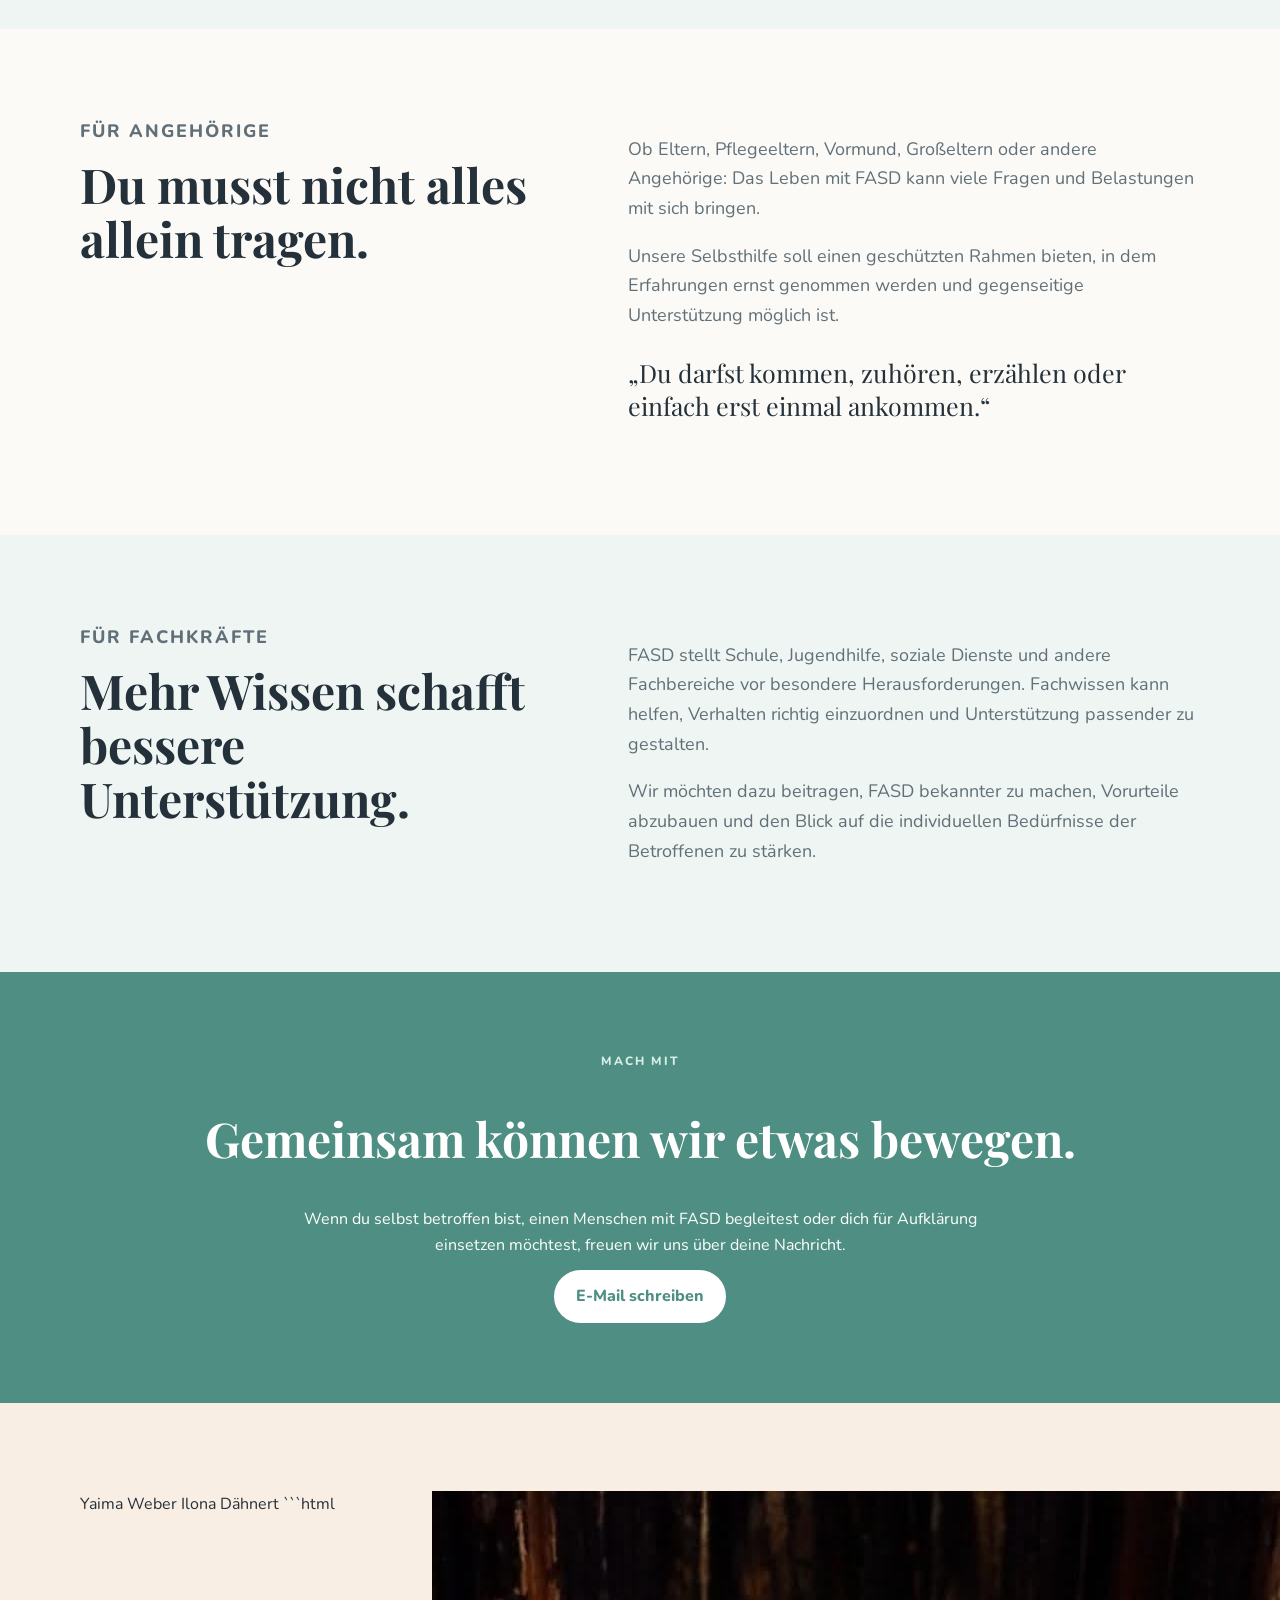
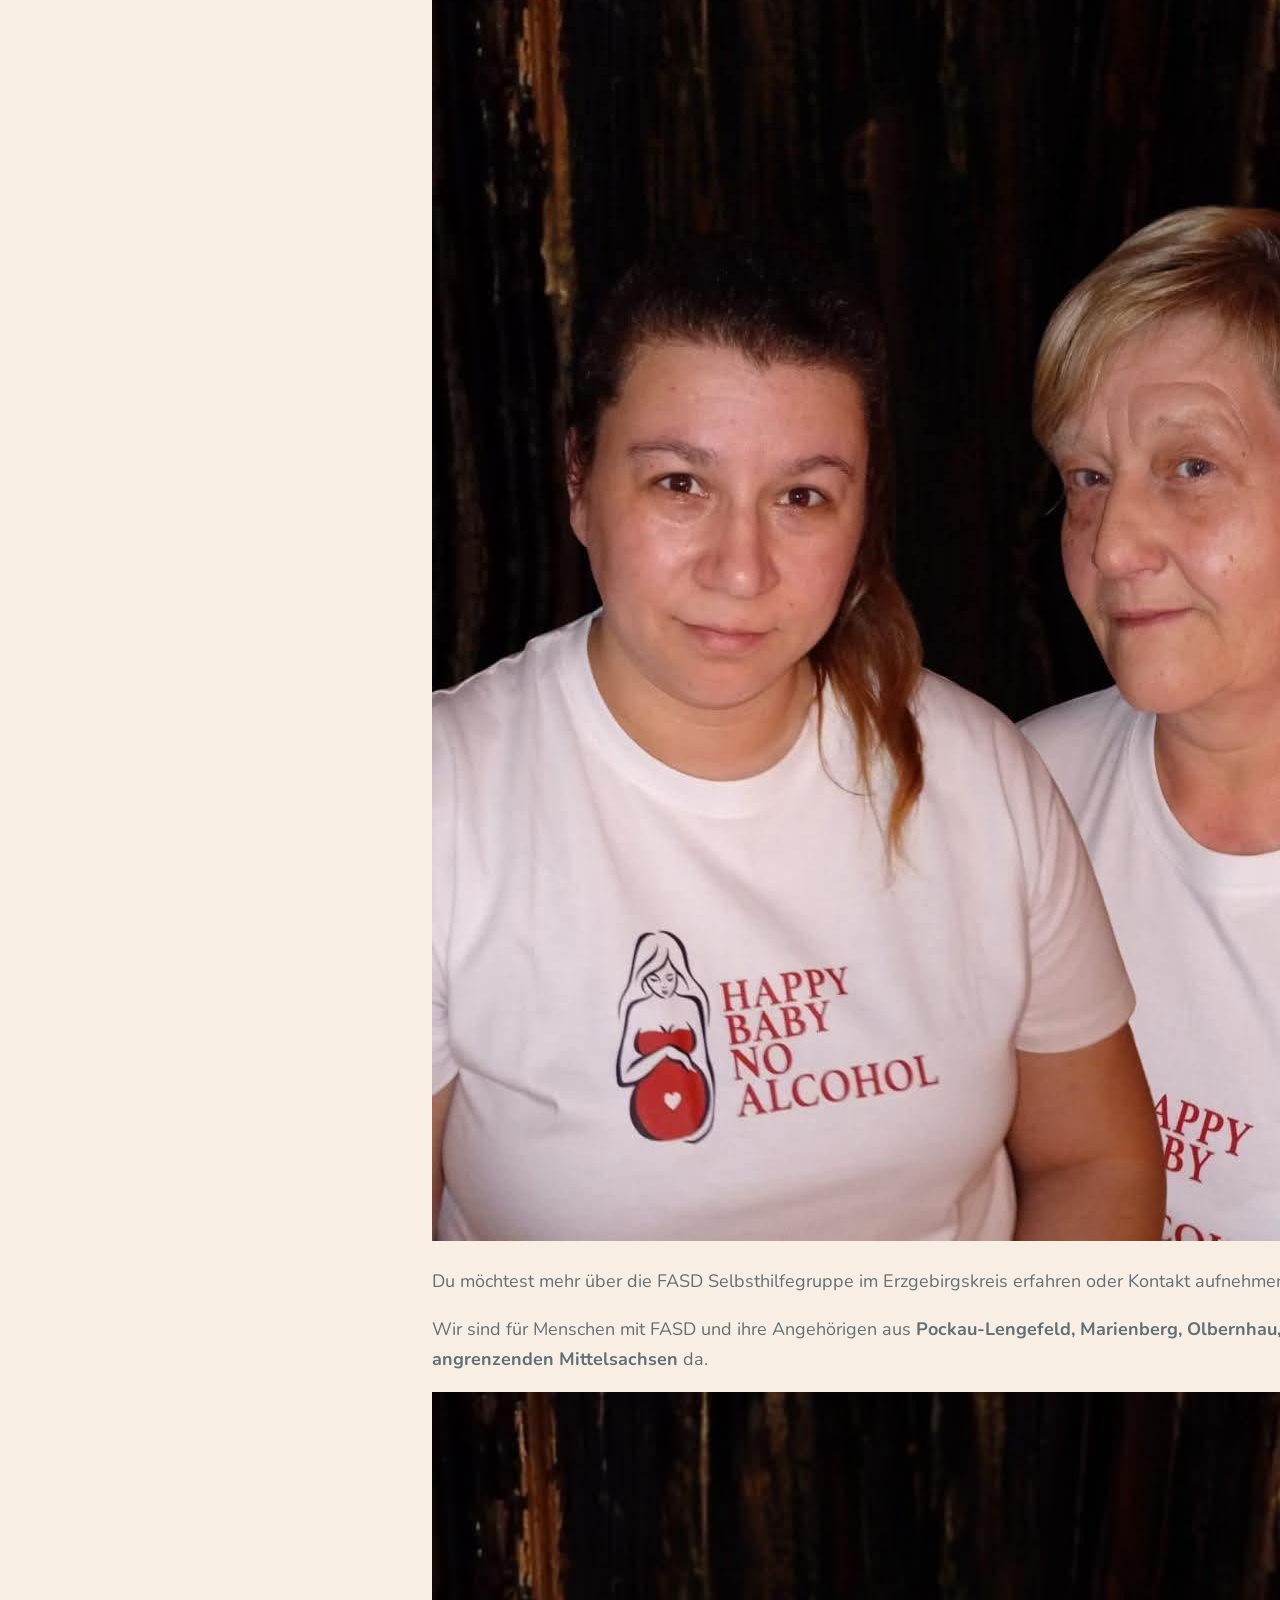
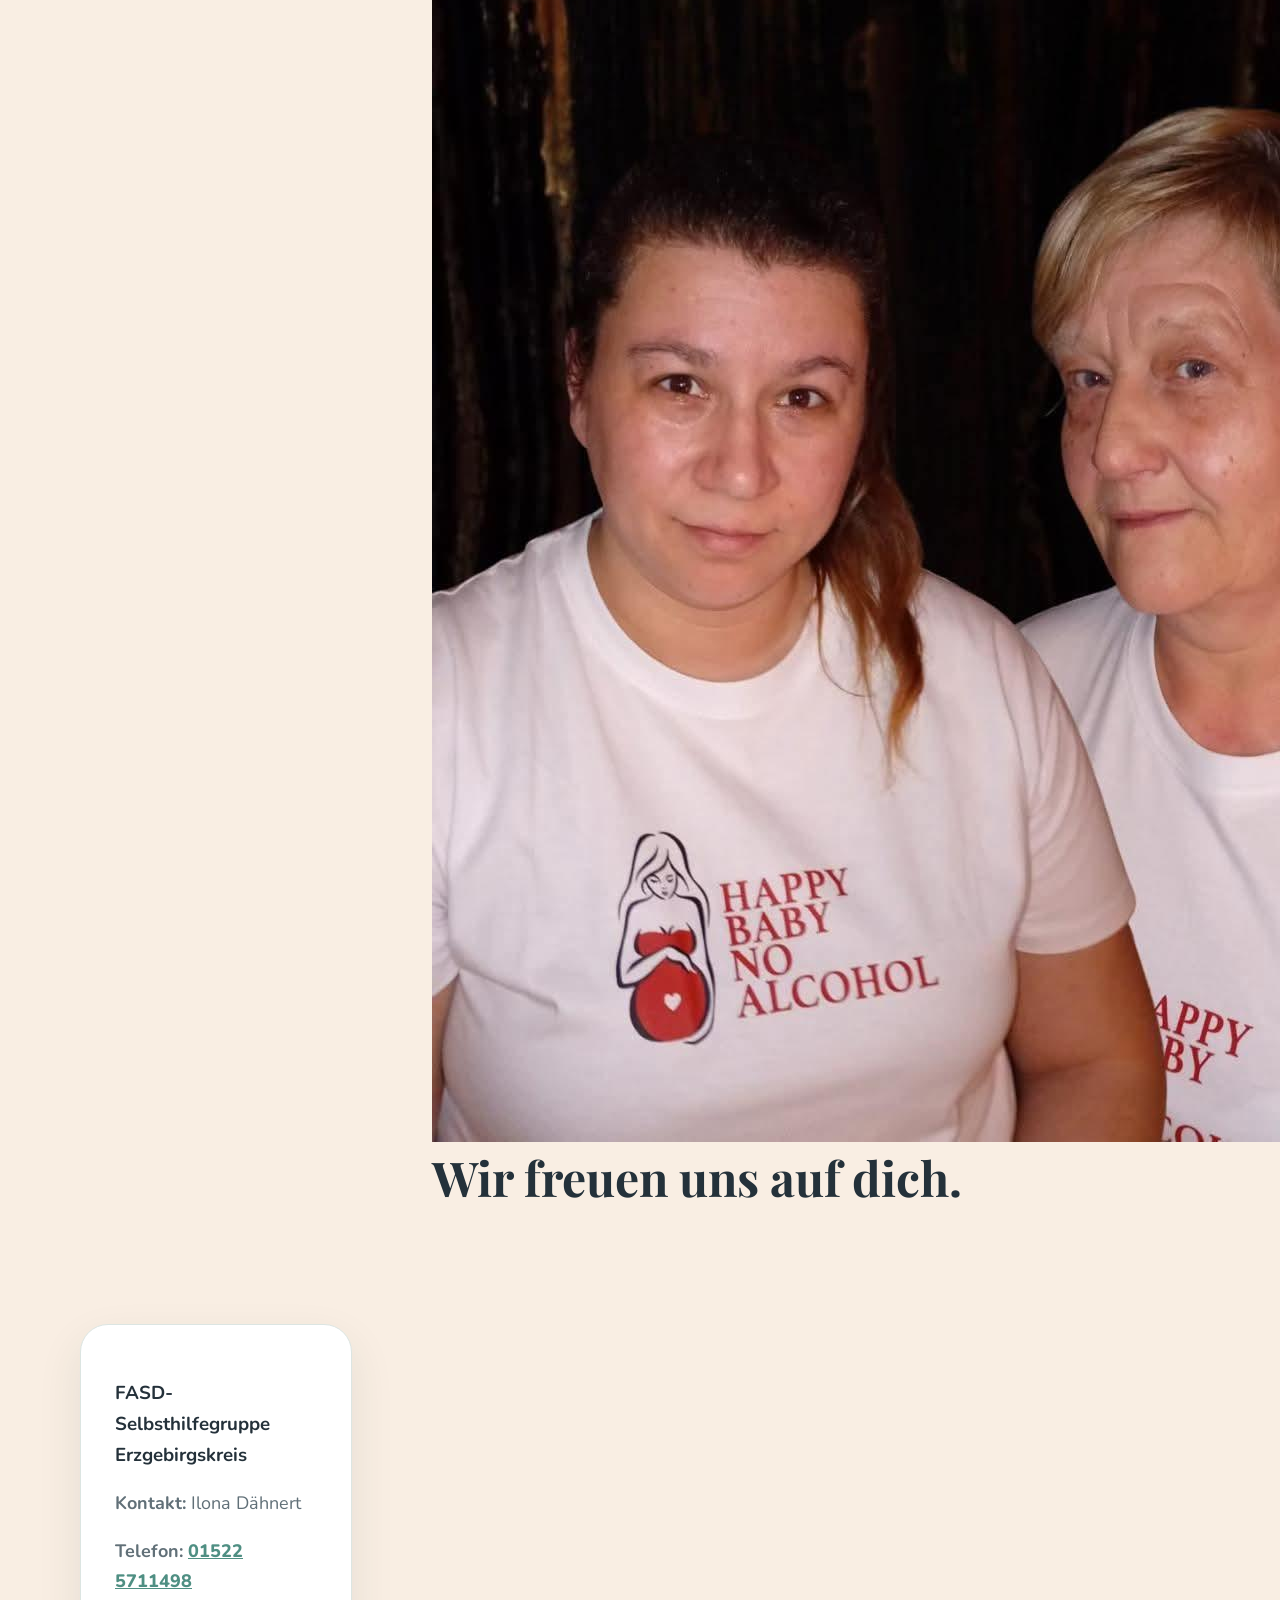
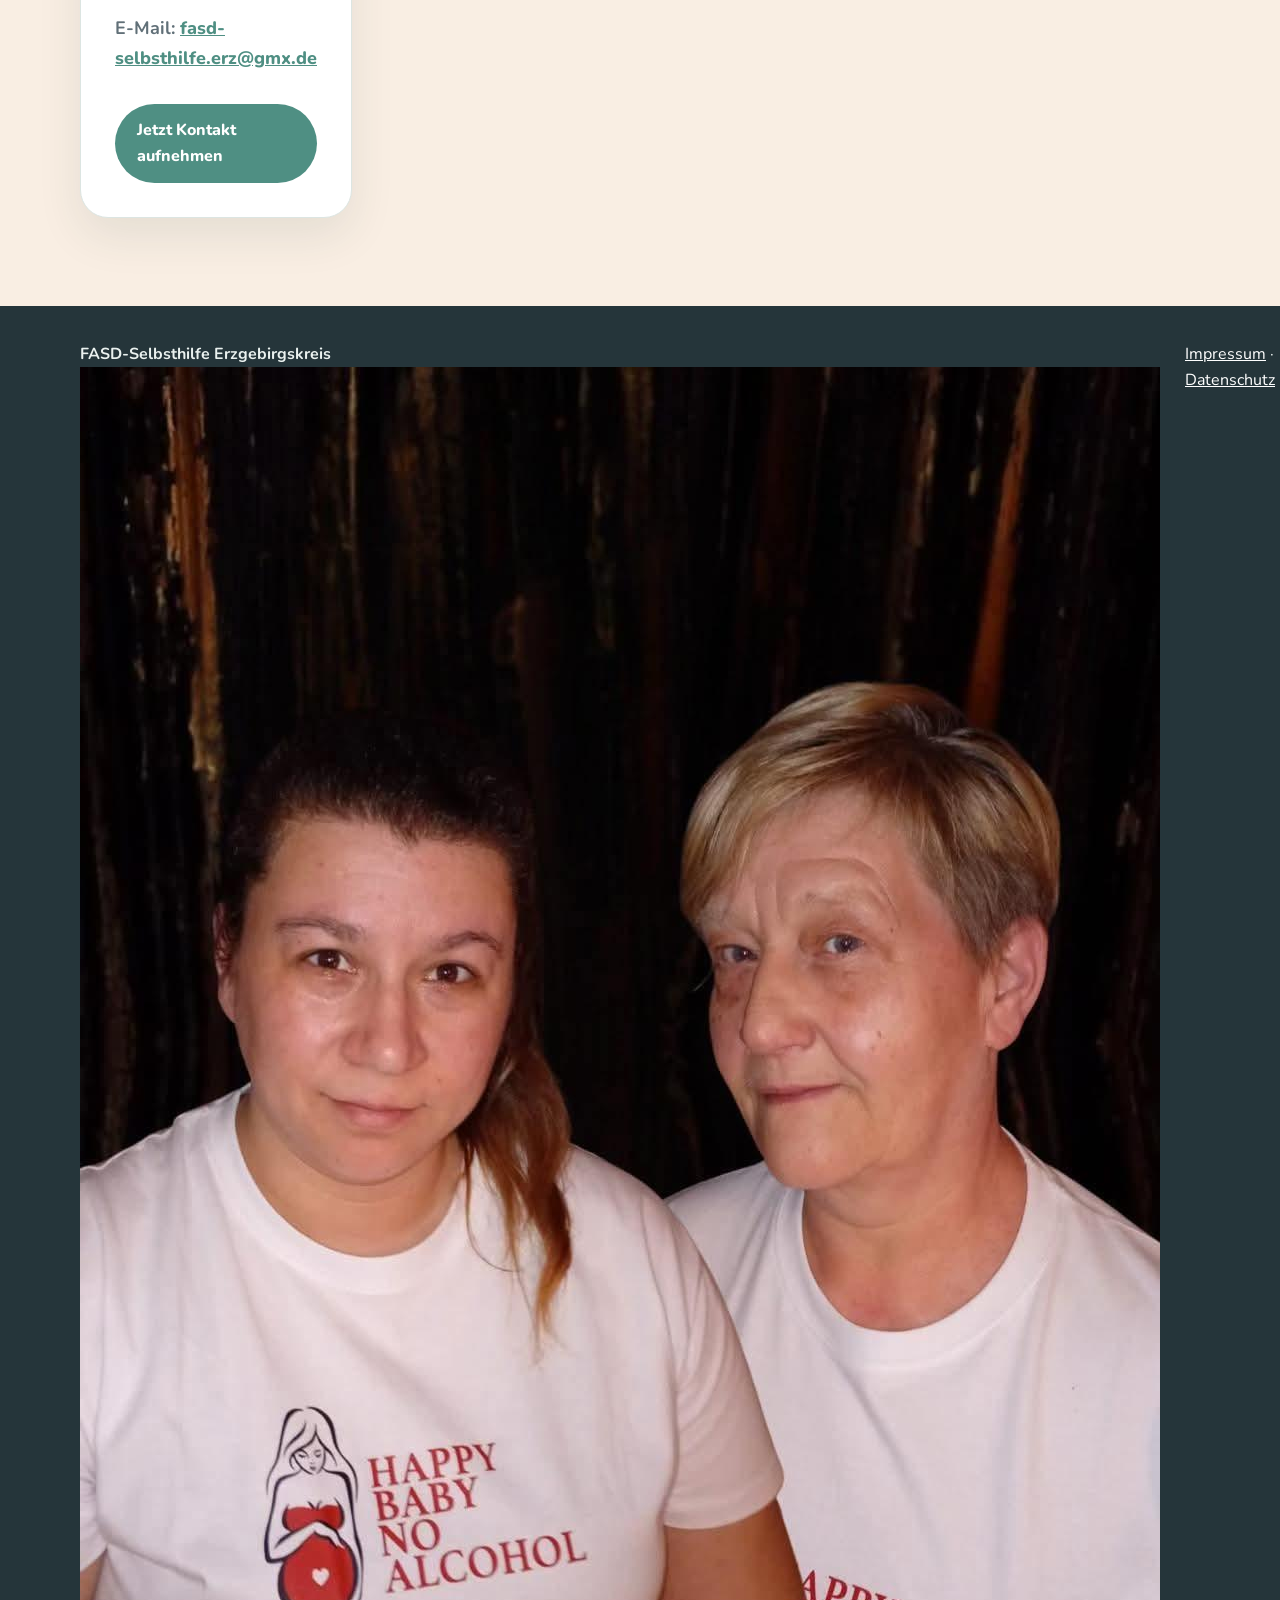
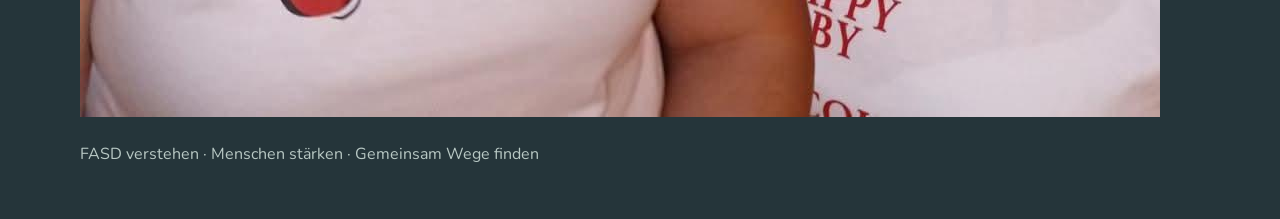
==== commit 20dffa03: "Add image to footer section in index.html" ====
--- a/index.html
+++ b/index.html
@@ -269,7 +269,6 @@
 <div class="kontakt-personen">
  <img src="./foto3.jpg" alt="Kontaktfoto" class="kontakt-foto">
 
-
 <p>
   Du möchtest mehr über die FASD Selbsthilfegruppe im Erzgebirgskreis erfahren
   oder Kontakt aufnehmen?
@@ -286,6 +285,9 @@
      class="kontakt-foto">
 
 <h2>Wir freuen uns auf dich.</h2>
+
+
+
 
 
 
@@ -324,7 +326,7 @@
 
 <div>
 <strong>FASD-Selbsthilfe Erzgebirgskreis</strong>
-
+<img src="./foto3.jpg" alt="Yaima Weber und Ilona Dähnert" class="kontakt-foto">
 <p>
 FASD verstehen · Menschen stärken · Gemeinsam Wege finden
 </p>
--- a/style.css
+++ b/style.css
@@ -1,15 +1,10 @@
 @import url('https://fonts.googleapis.com/css2?family=Nunito:wght@400;600;700;800&family=Playfair+Display:wght@600;700&display=swap');:root{--ink:#24313a;--muted:#617078;--bg:#fbfaf7;--soft:#eef5f3;--green:#4f8f83;--orange:#d99a67;--line:#dce5e2}*{box-sizing:border-box}html{scroll-behavior:smooth}body{margin:0;color:var(--ink);background:var(--bg);font:16px/1.65 Nunito,Arial,sans-serif}a{color:inherit}.container{width:min(1120px,92%);margin:auto}.narrow{max-width:800px}.site-header,header{position:sticky;top:0;z-index:10;background:#fbfaf7ee;border-bottom:1px solid var(--line);backdrop-filter:blur(10px)}.nav{min-height:76px;display:flex;align-items:center;justify-content:space-between}..logo img{height:55px;width:auto;display:block}.hero-logo{width:180px;height:auto;display:block;margin:0 auto 15px}.logo{display:flex;align-items:center;gap:10px;text-decoration:none;font-weight:800;line-height:1}.logo b{display:grid;place-items:center;width:42px;height:42px;border-radius:50%;background:var(--green);color:#fff;font:24px Georgia}.logo small{font-size:11px;color:var(--muted)}nav{display:flex;gap:24px;font-weight:700;font-size:14px}nav a{text-decoration:none}#menu{display:none;border:0;background:none;font-size:26px}.hero{padding:90px 0;background:linear-gradient(135deg,#f2f8f6,#fbfaf7 60%,#f9eee3)}.hero-grid{display:grid;grid-template-columns:1.35fr .65fr;gap:65px;align-items:center}.eyebrow{text-transform:uppercase;letter-spacing:2px;font-size:12px;font-weight:800;color:var(--green);margin:0 0 12px}.hero h1,h1,h2{font-family:"Playfair Display",Georgia,serif;line-height:1.12}.hero h1{font-size:clamp(42px,6vw,70px);margin:0 0 22px}.hero em{color:var(--green);font-style:normal}.lead{font-size:19px;color:var(--muted);max-width:690px}.btn{display:inline-block;background:var(--green);color:#fff;text-decoration:none;font-weight:800;padding:13px 22px;border-radius:999px;margin-top:12px}.outline{background:transparent;color:var(--green);border:1px solid var(--green)}.light{background:#fff;color:var(--green)}.hero-card,.contact-card{background:#fff;border:1px solid var(--line);border-radius:28px;padding:34px;box-shadow:0 18px 45px #233c3718}.heart{width:78px;height:78px;border-radius:50%;display:grid;place-items:center;background:#f9eee3;color:#c47e4d;font-size:32px}.hero-card h2{font-size:34px}.intro{text-align:center;padding:90px 0}.intro h2,.section h2{font-size:46px;margin-top:0}.intro p{font-size:18px;color:var(--muted)}.section{padding:88px 0}.soft{background:var(--soft)}.cards{display:grid;grid-template-columns:repeat(3,1fr);gap:20px;margin-top:30px}.cards article{background:#fff;border:1px solid var(--line);padding:28px;border-radius:22px}.cards b{color:var(--green)}.cards h3{margin:8px 0}.cards p{color:var(--muted);margin:0}.notice{margin-top:28px;padding:20px 24px;background:#fff8f1;border-left:5px solid var(--orange);border-radius:12px}.split{display:grid;grid-template-columns:.9fr 1.1fr;gap:80px;align-items:start}.split h2{font-size:48px}.split p{font-size:18px;color:var(--muted)}.quote{font:25px "Playfair Display",Georgia,serif!important;color:var(--ink)!important}.callout{padding:80px 0;background:var(--green);color:#fff;text-align:center}.callout .eyebrow{color:#d8eee8}.callout h2{font-size:48px}.callout p{max-width:700px;margin:0 auto}.contact{background:#f9eee3}.contact-card a:not(.btn){color:var(--green);font-weight:800}.foot{padding:35px 0;display:flex;justify-content:space-between;gap:25px;color:#eaf1ef}.foot p{color:#b8c8c4}.foot a{color:#fff}footer{background:#25353a}.legal{padding:80px 0}.legal h1{font-size:55px}.legal h2{font-size:30px}@media(max-width:850px){nav{display:none;position:absolute;top:76px;left:0;right:0;background:var(--bg);padding:18px 4%;flex-direction:column}nav.open{display:flex}#menu{display:block}.hero{padding:60px 0}.hero-grid,.split{grid-template-columns:1fr;gap:35px}.cards{grid-template-columns:1fr}.hero h1{font-size:48px}.intro h2,.section h2,.split h2,.callout h2{font-size:38px}.foot{flex-direction:column}}.kontakt-foto {
  
 .kontakt-foto {
-  width: 55px !important;
-  height: 55px !important;
-  min-width: 55px !important;
-  max-width: 55px !important;
-  min-height: 55px !important;
-  max-height: 55px !important;
+  width: 55px;
+  height: 55px;
   object-fit: cover;
-  border-radius: 50% !important;
+  border-radius: 50%;
   display: block;
   pointer-events: none;
 }
- 
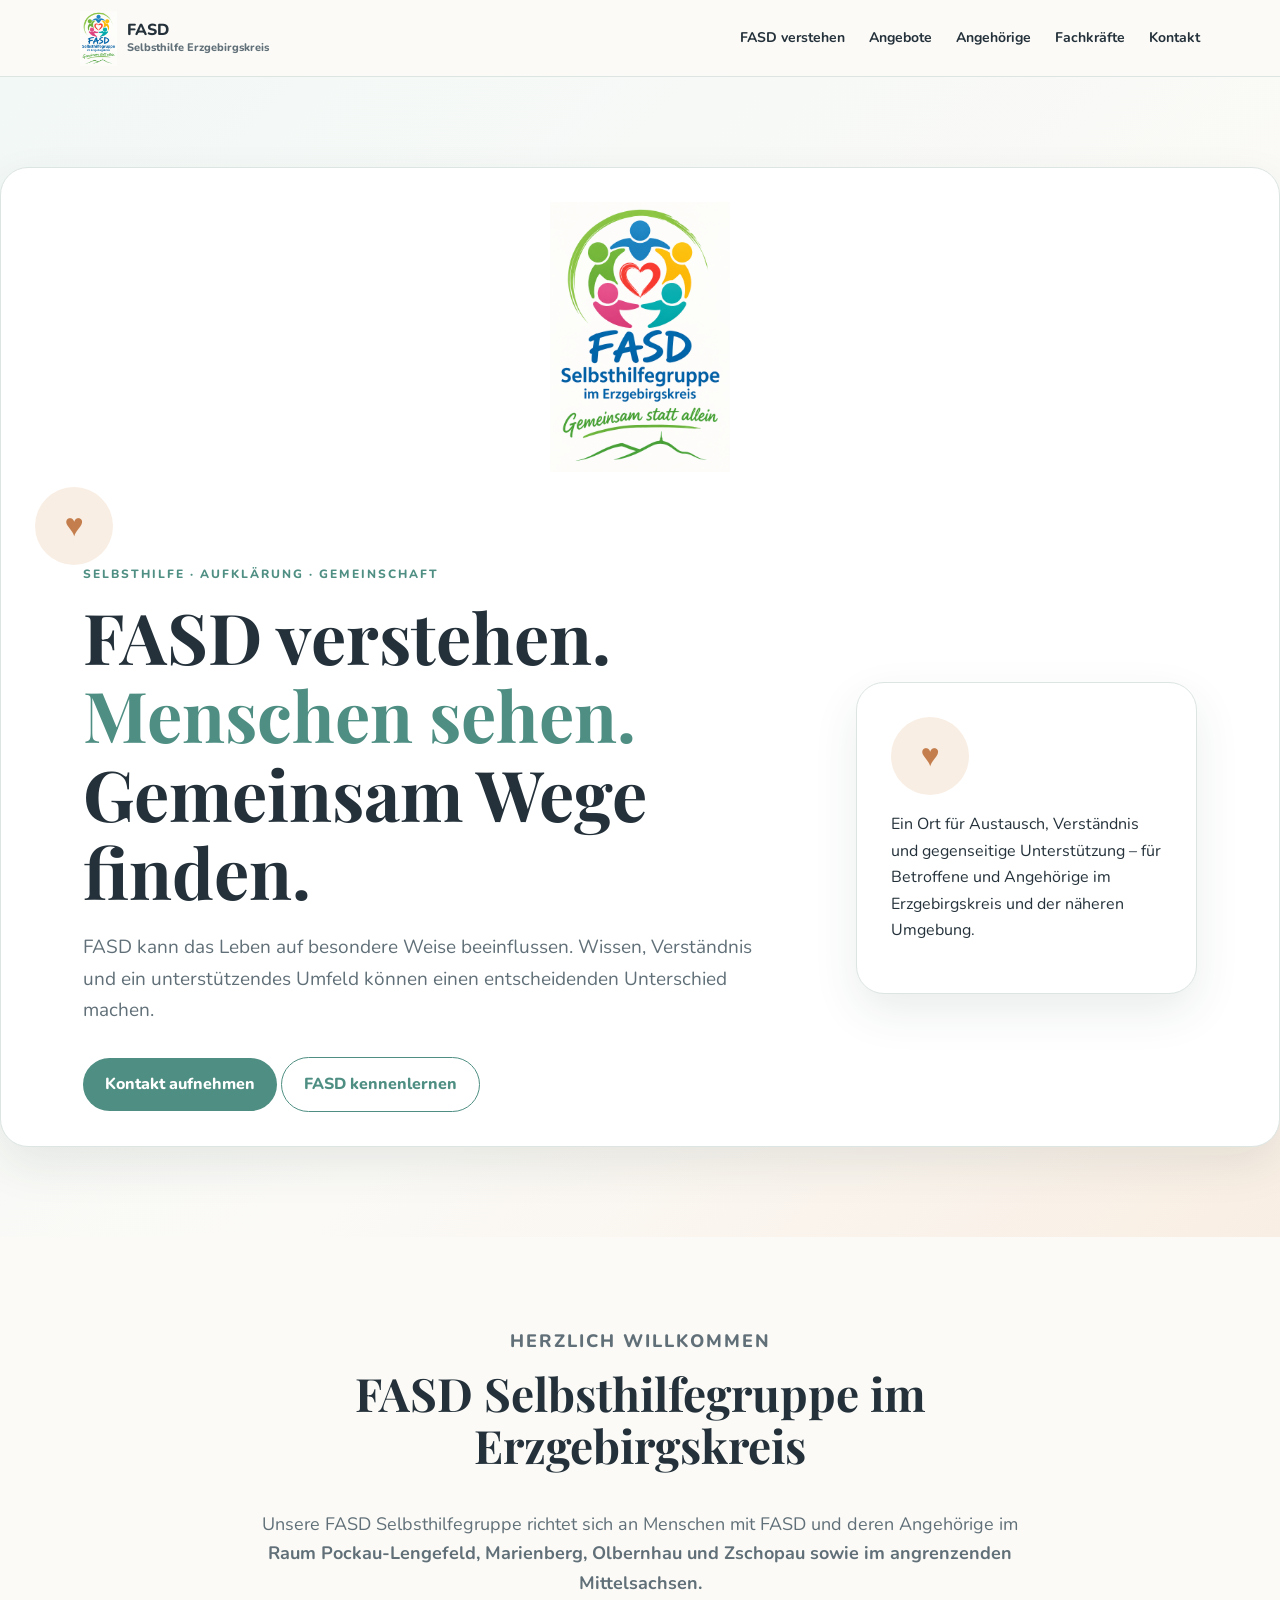
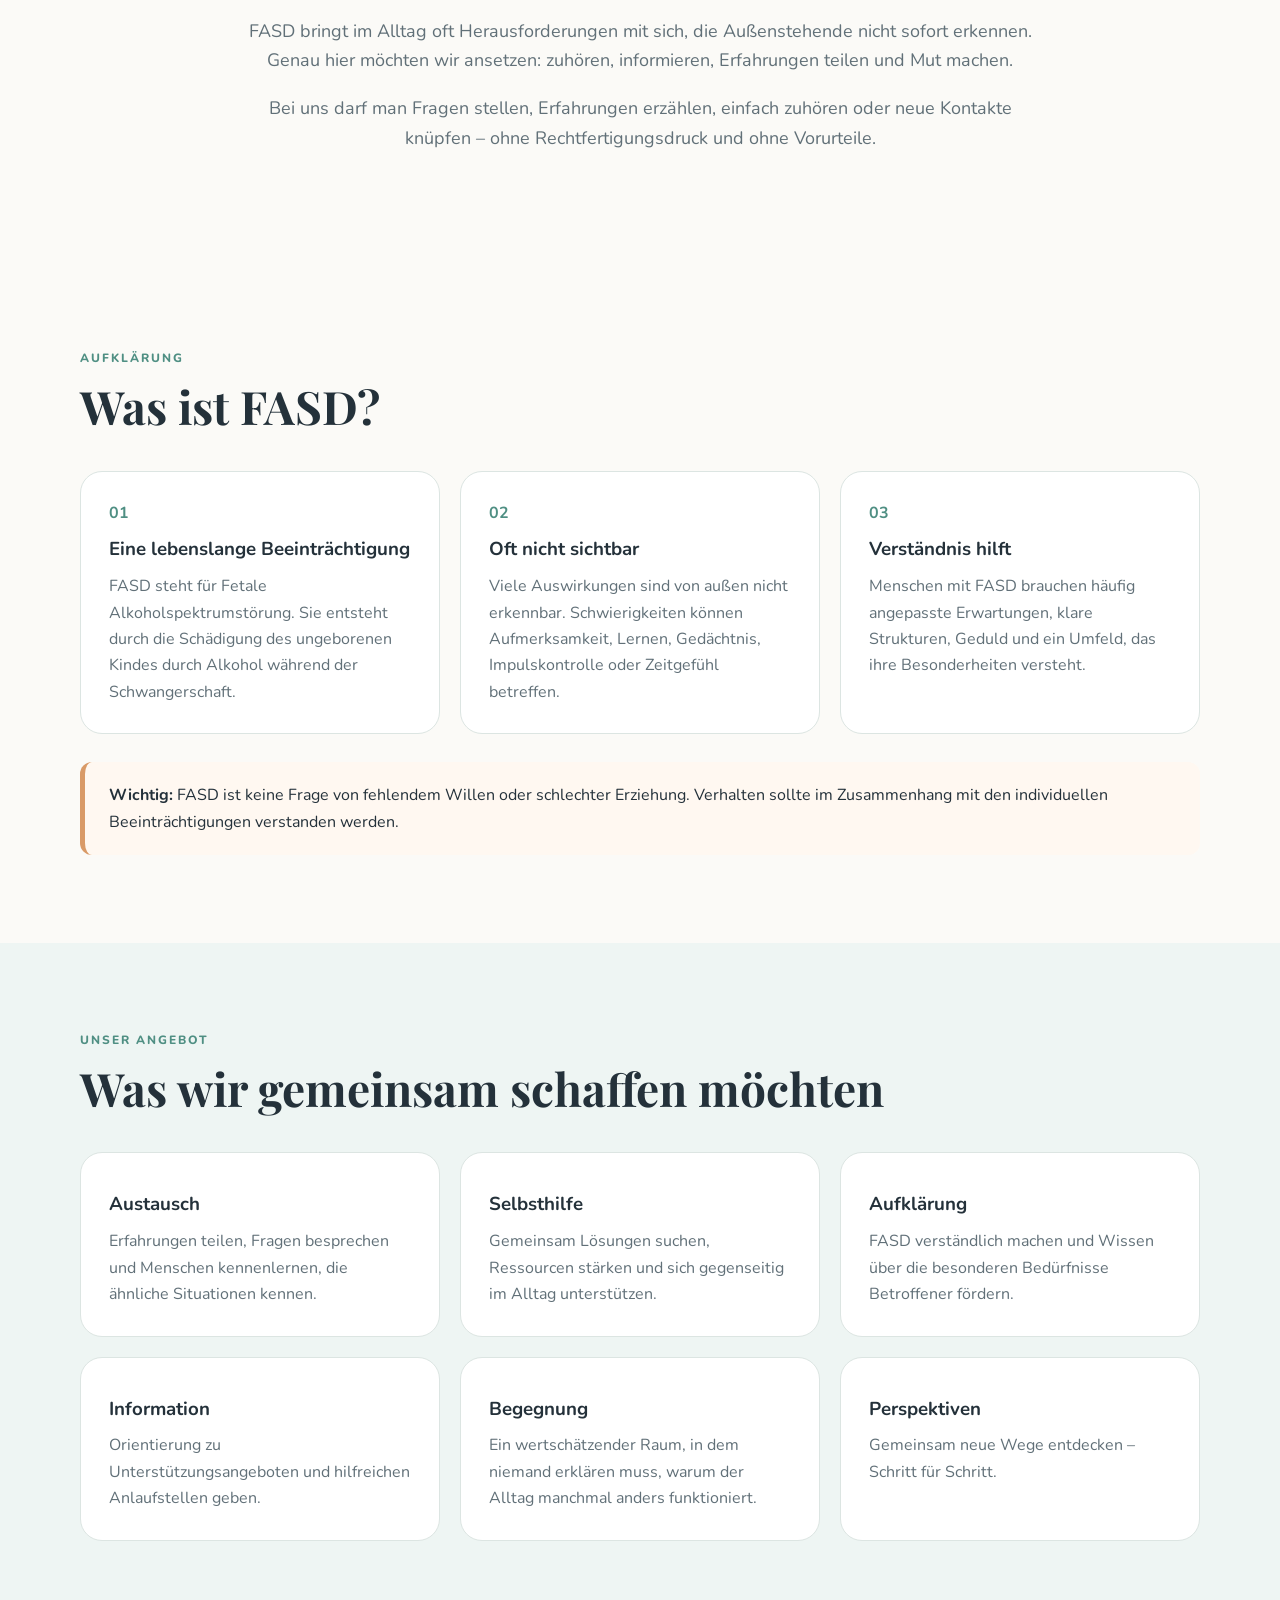
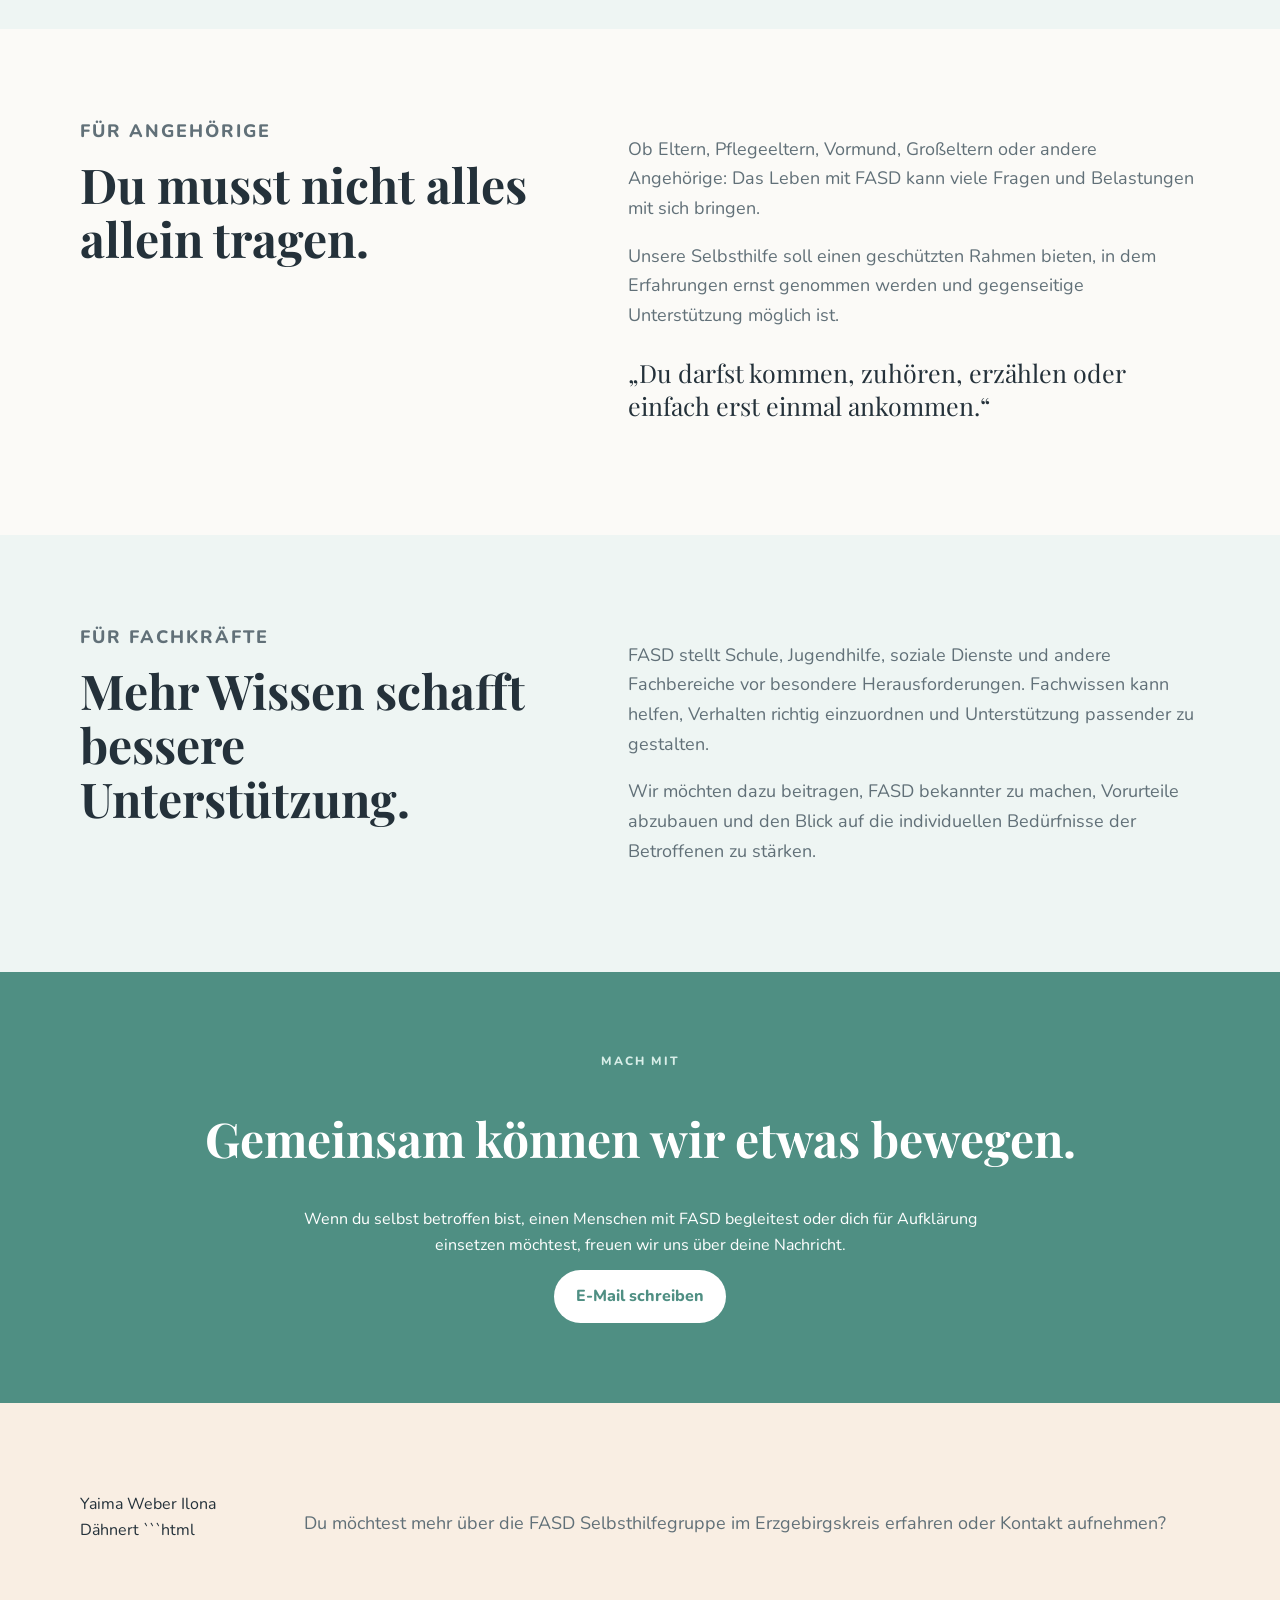
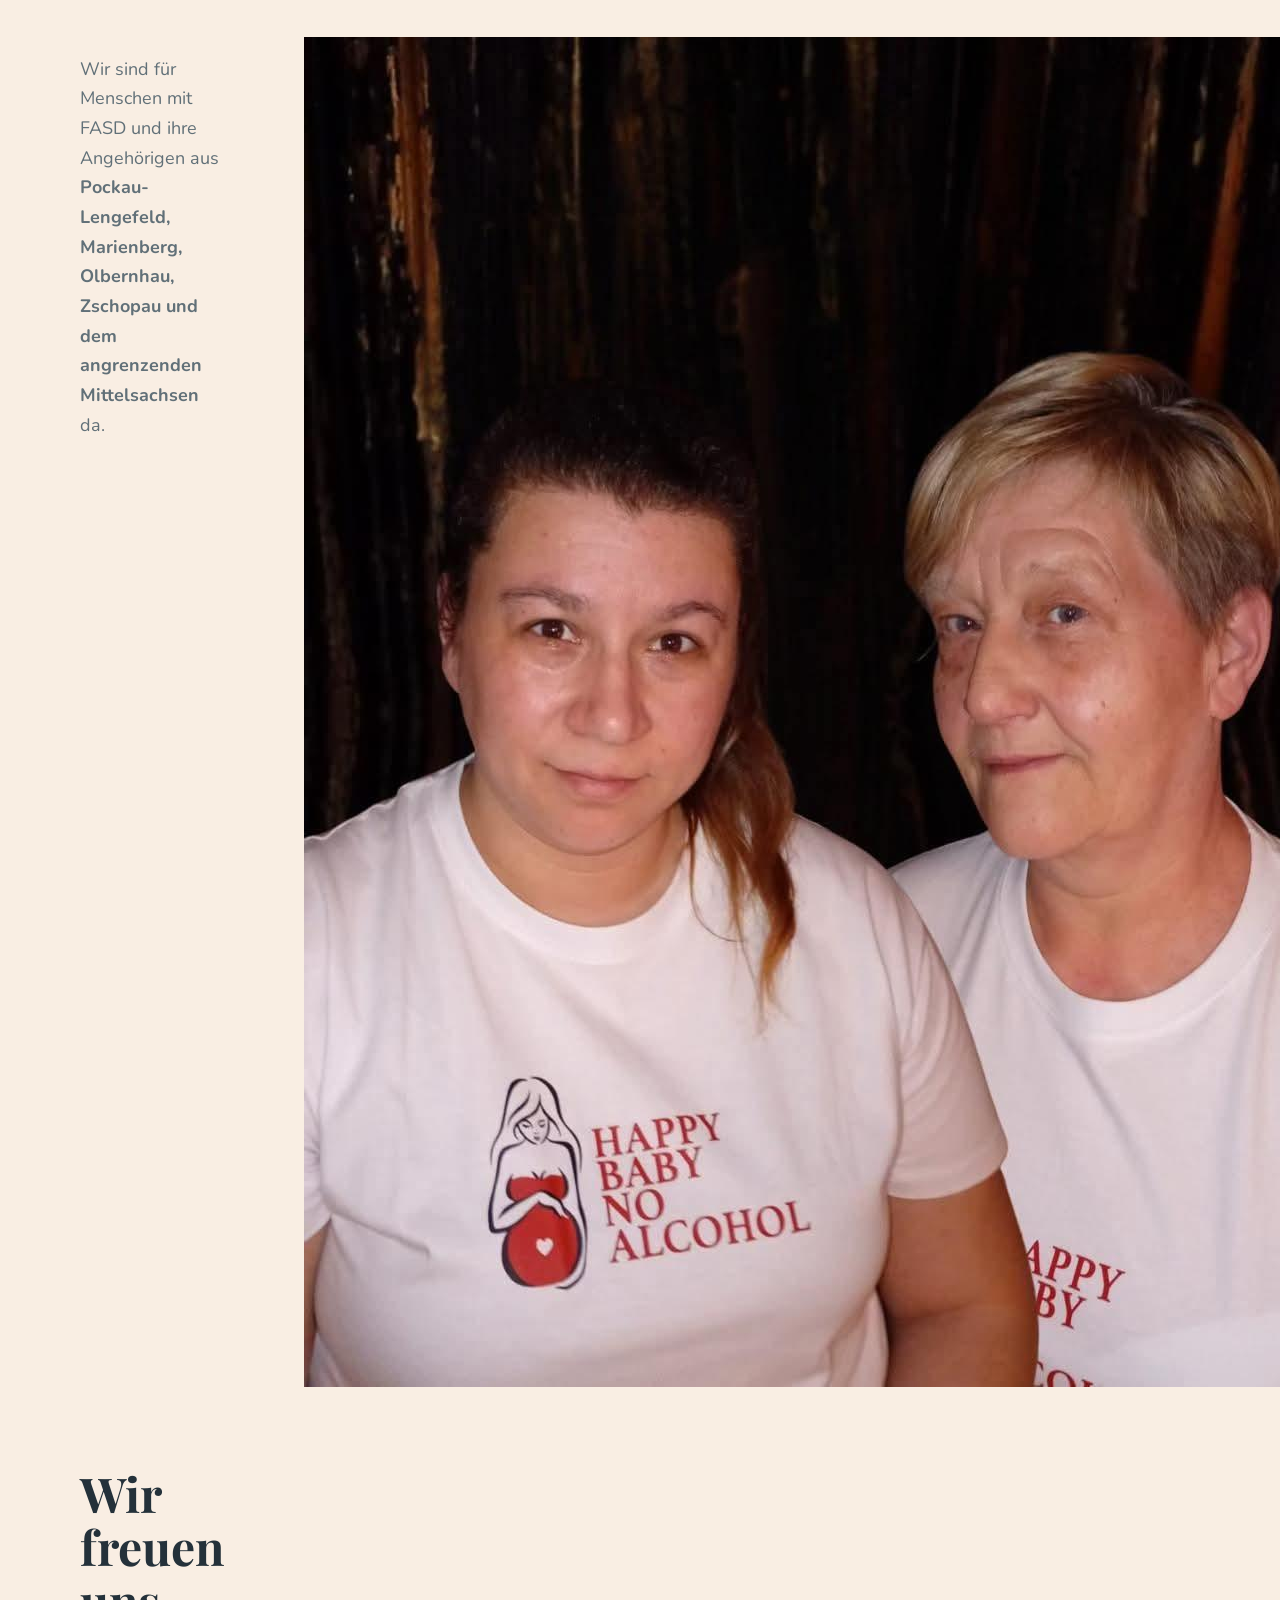
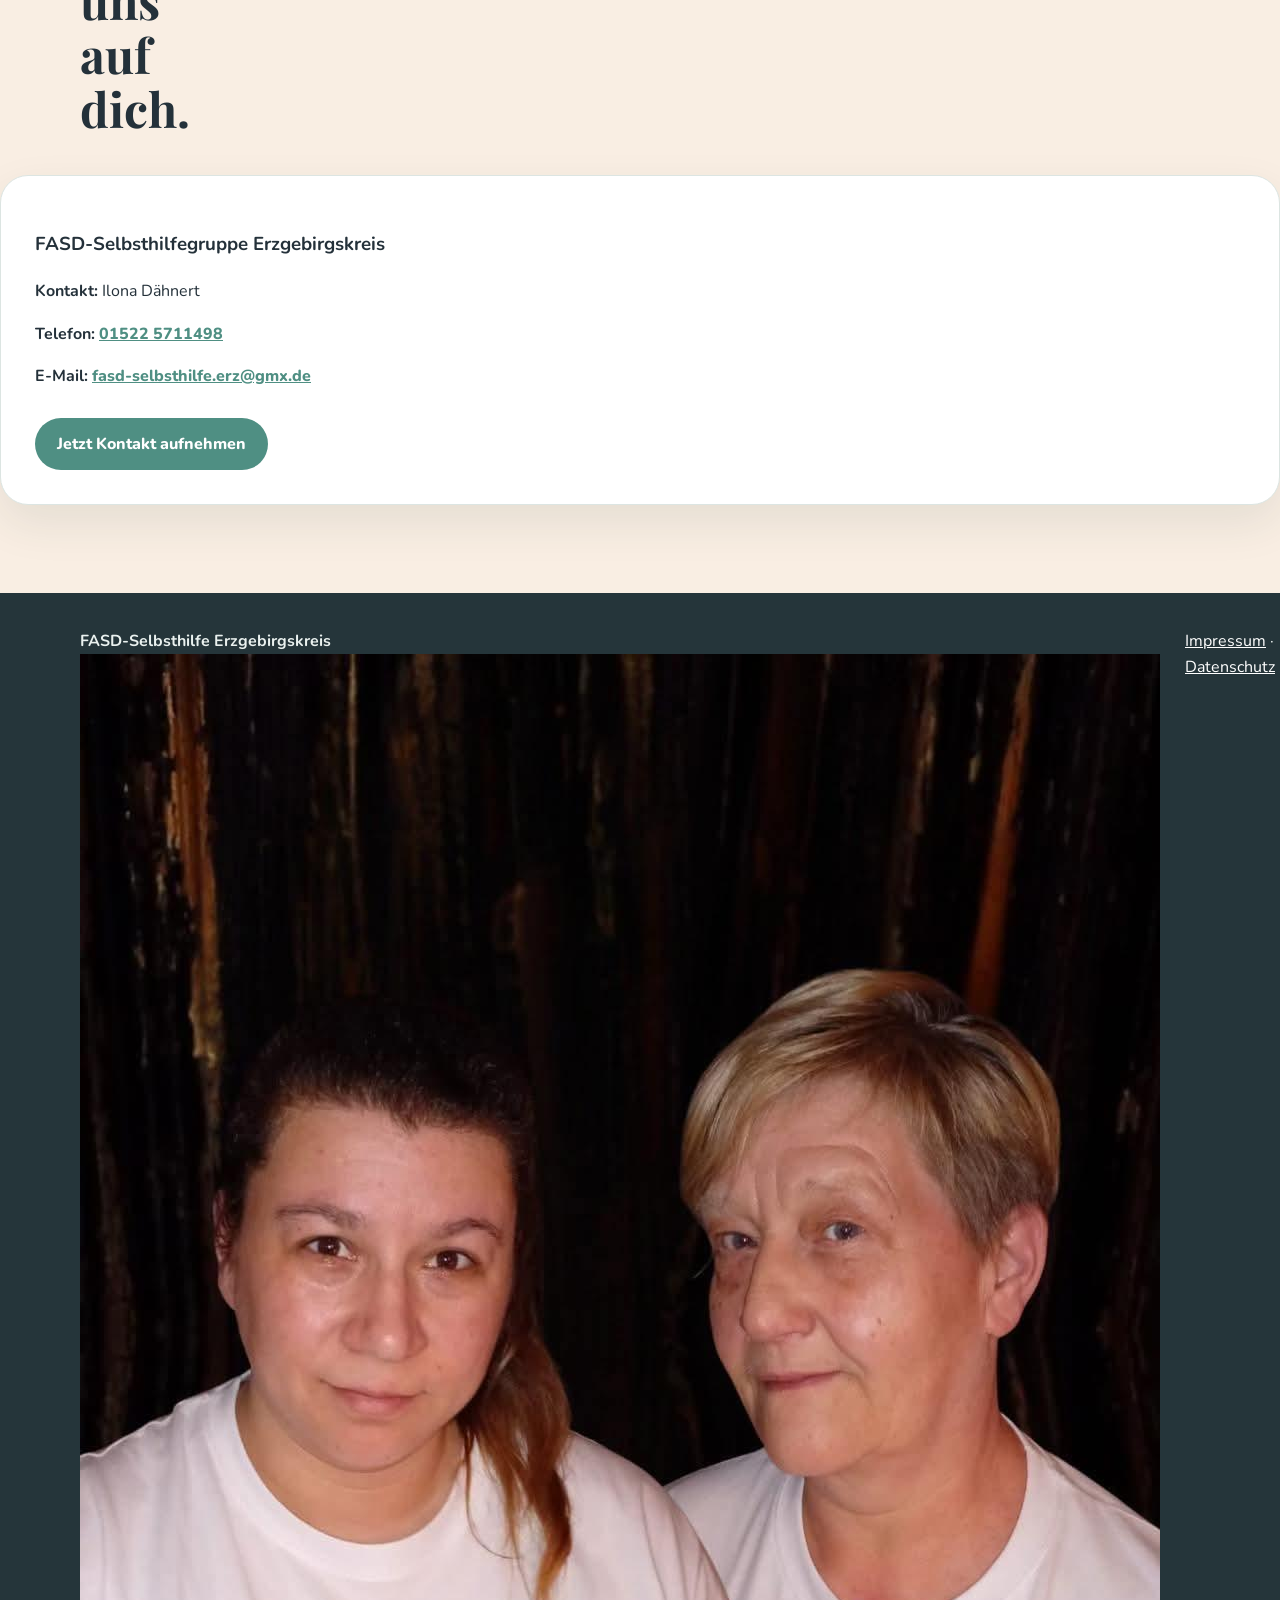
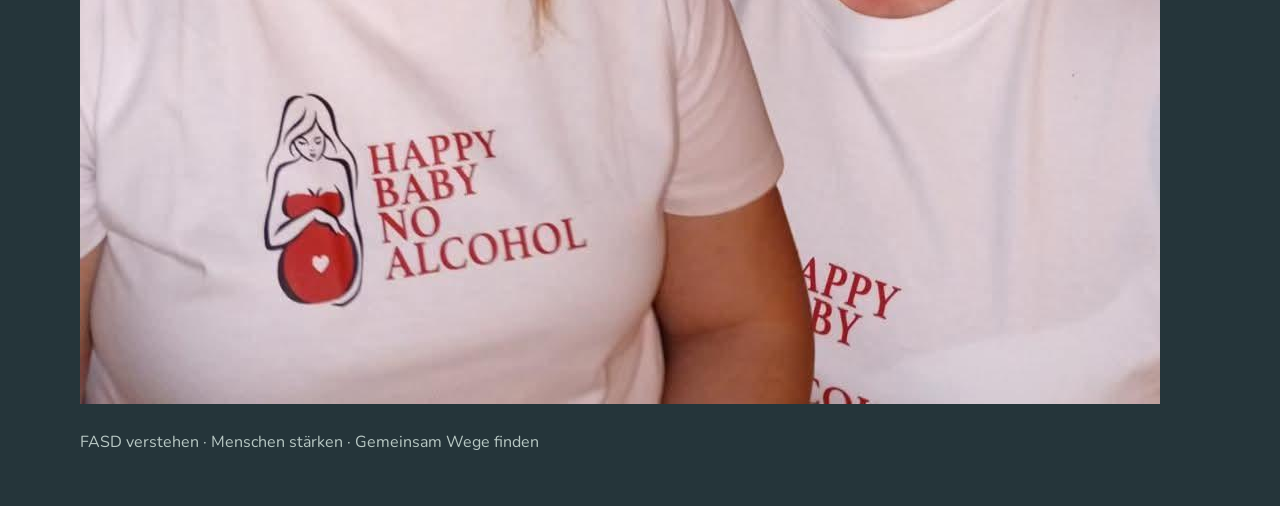
==== commit 623f7020: "Remove contact person section from index.html" ====
--- a/index.html
+++ b/index.html
@@ -266,8 +266,6 @@
  ```html
 </div>
 
-<div class="kontakt-personen">
- <img src="./foto3.jpg" alt="Kontaktfoto" class="kontakt-foto">
 
 <p>
   Du möchtest mehr über die FASD Selbsthilfegruppe im Erzgebirgskreis erfahren
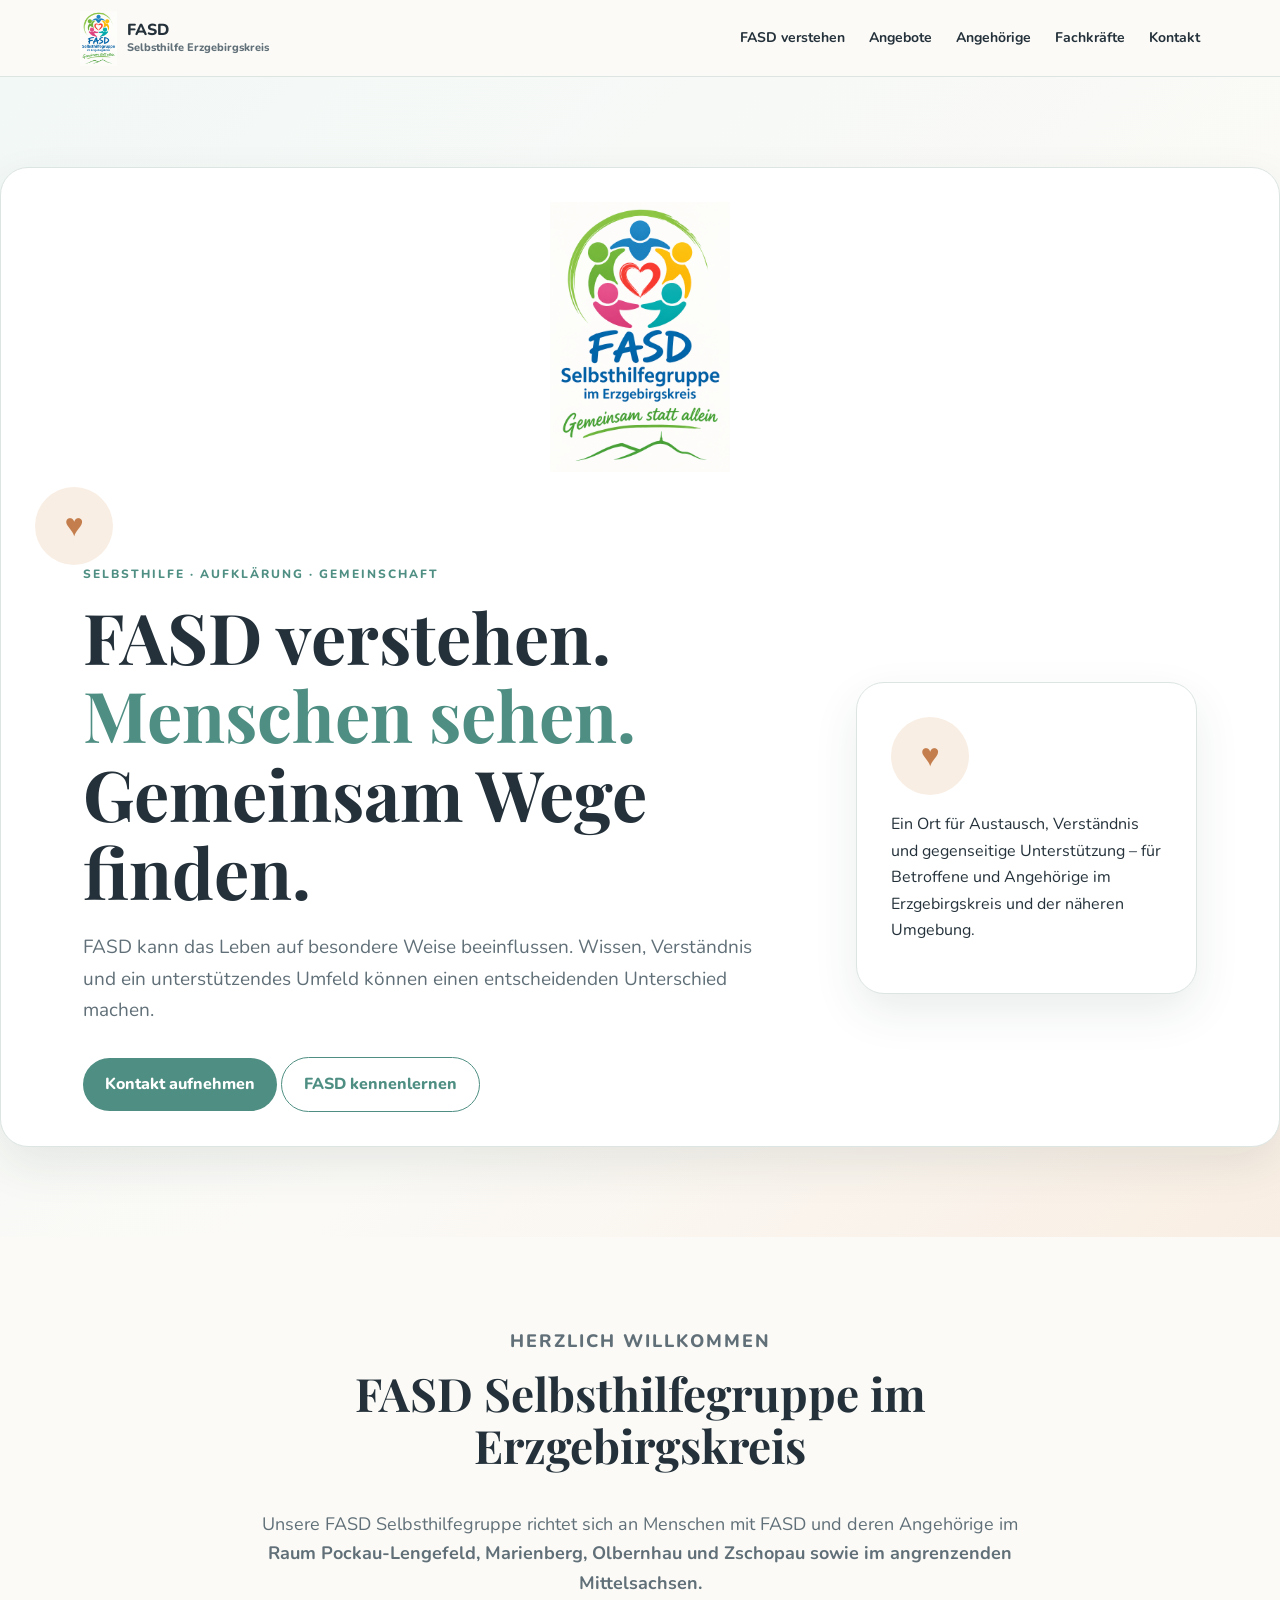
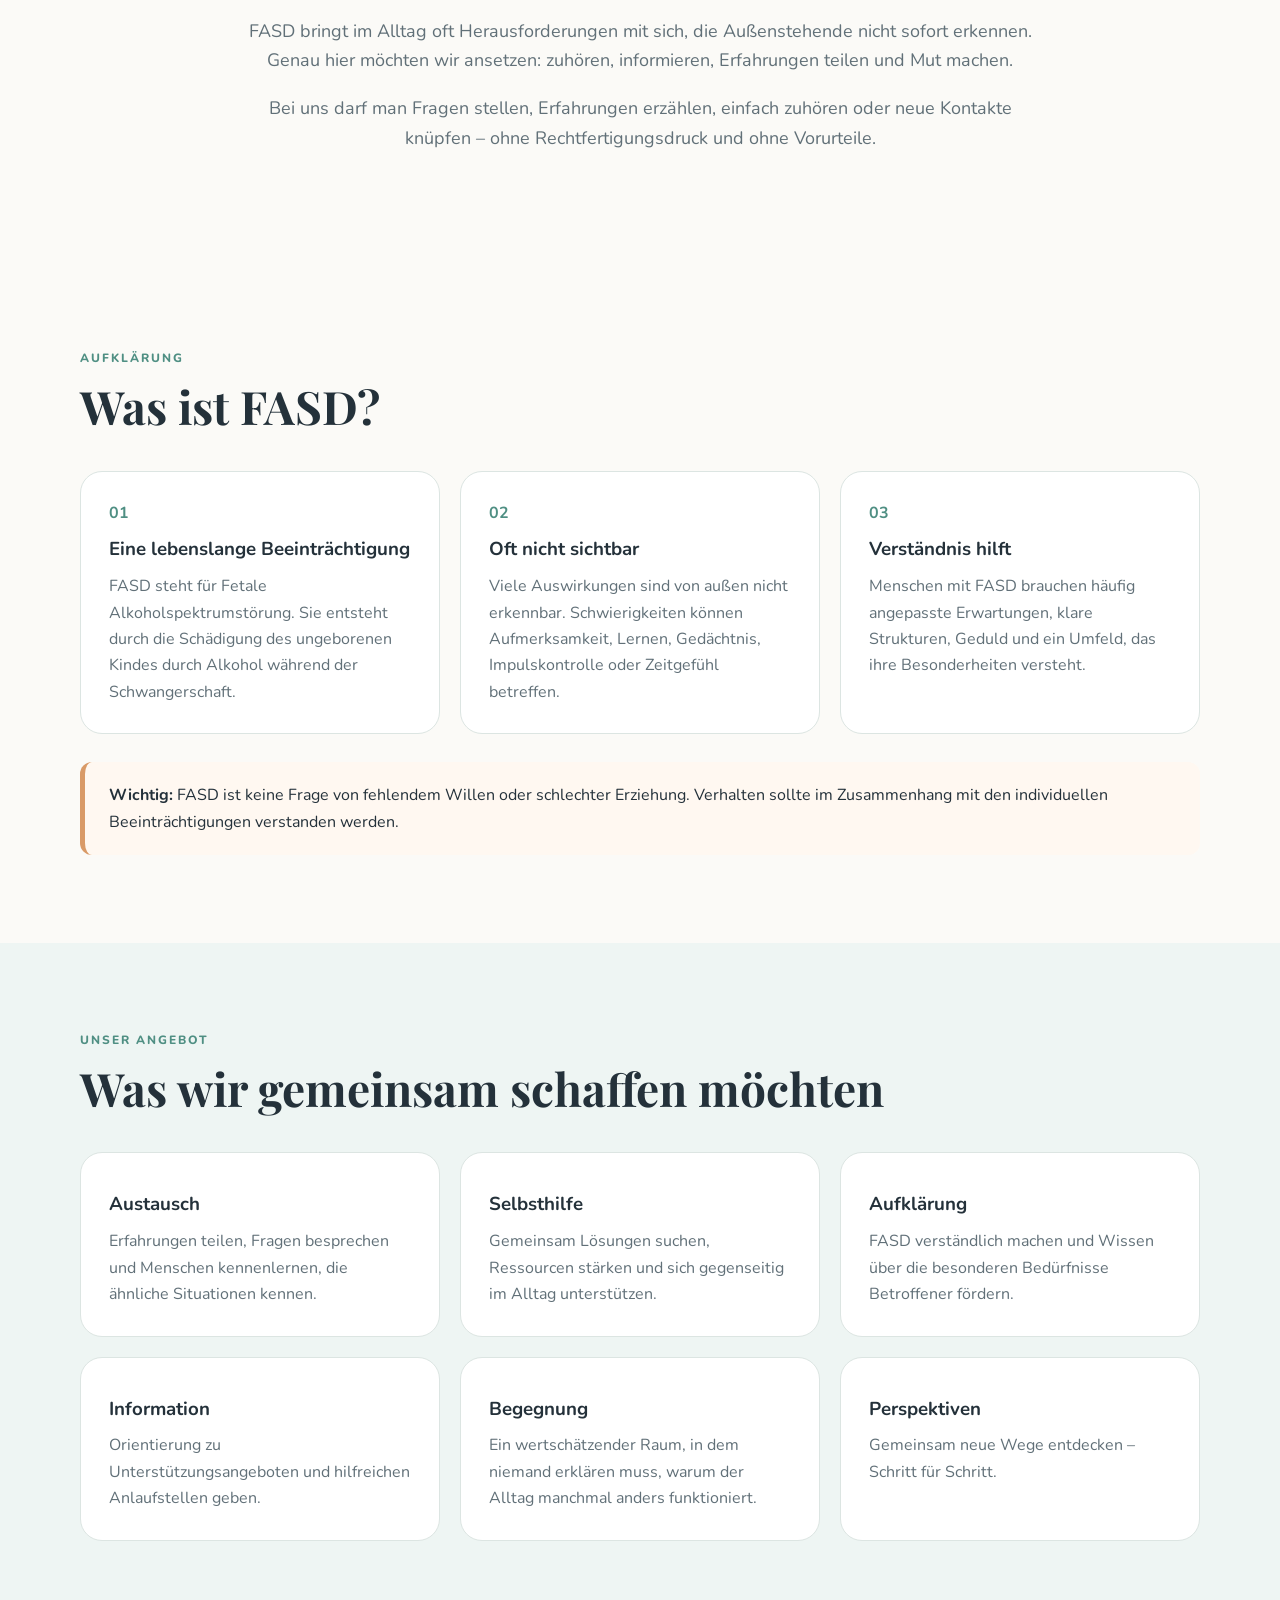
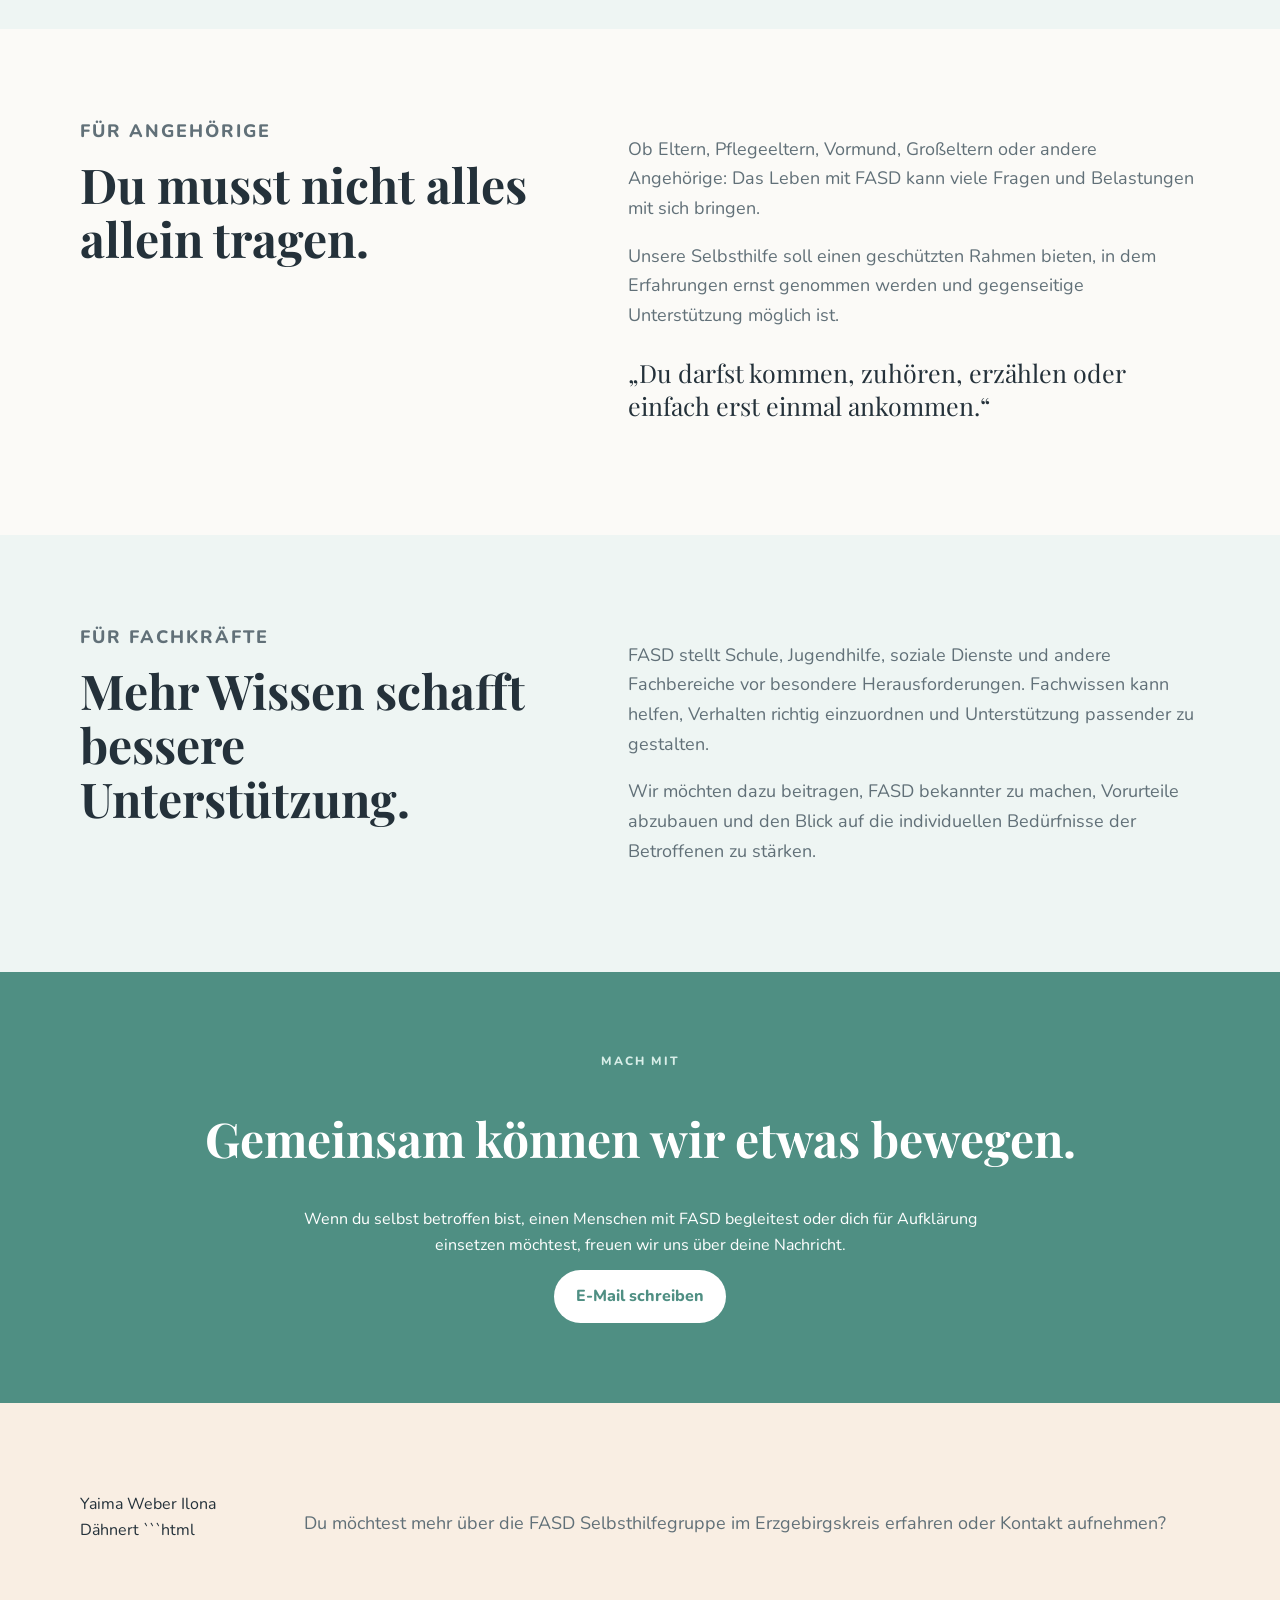
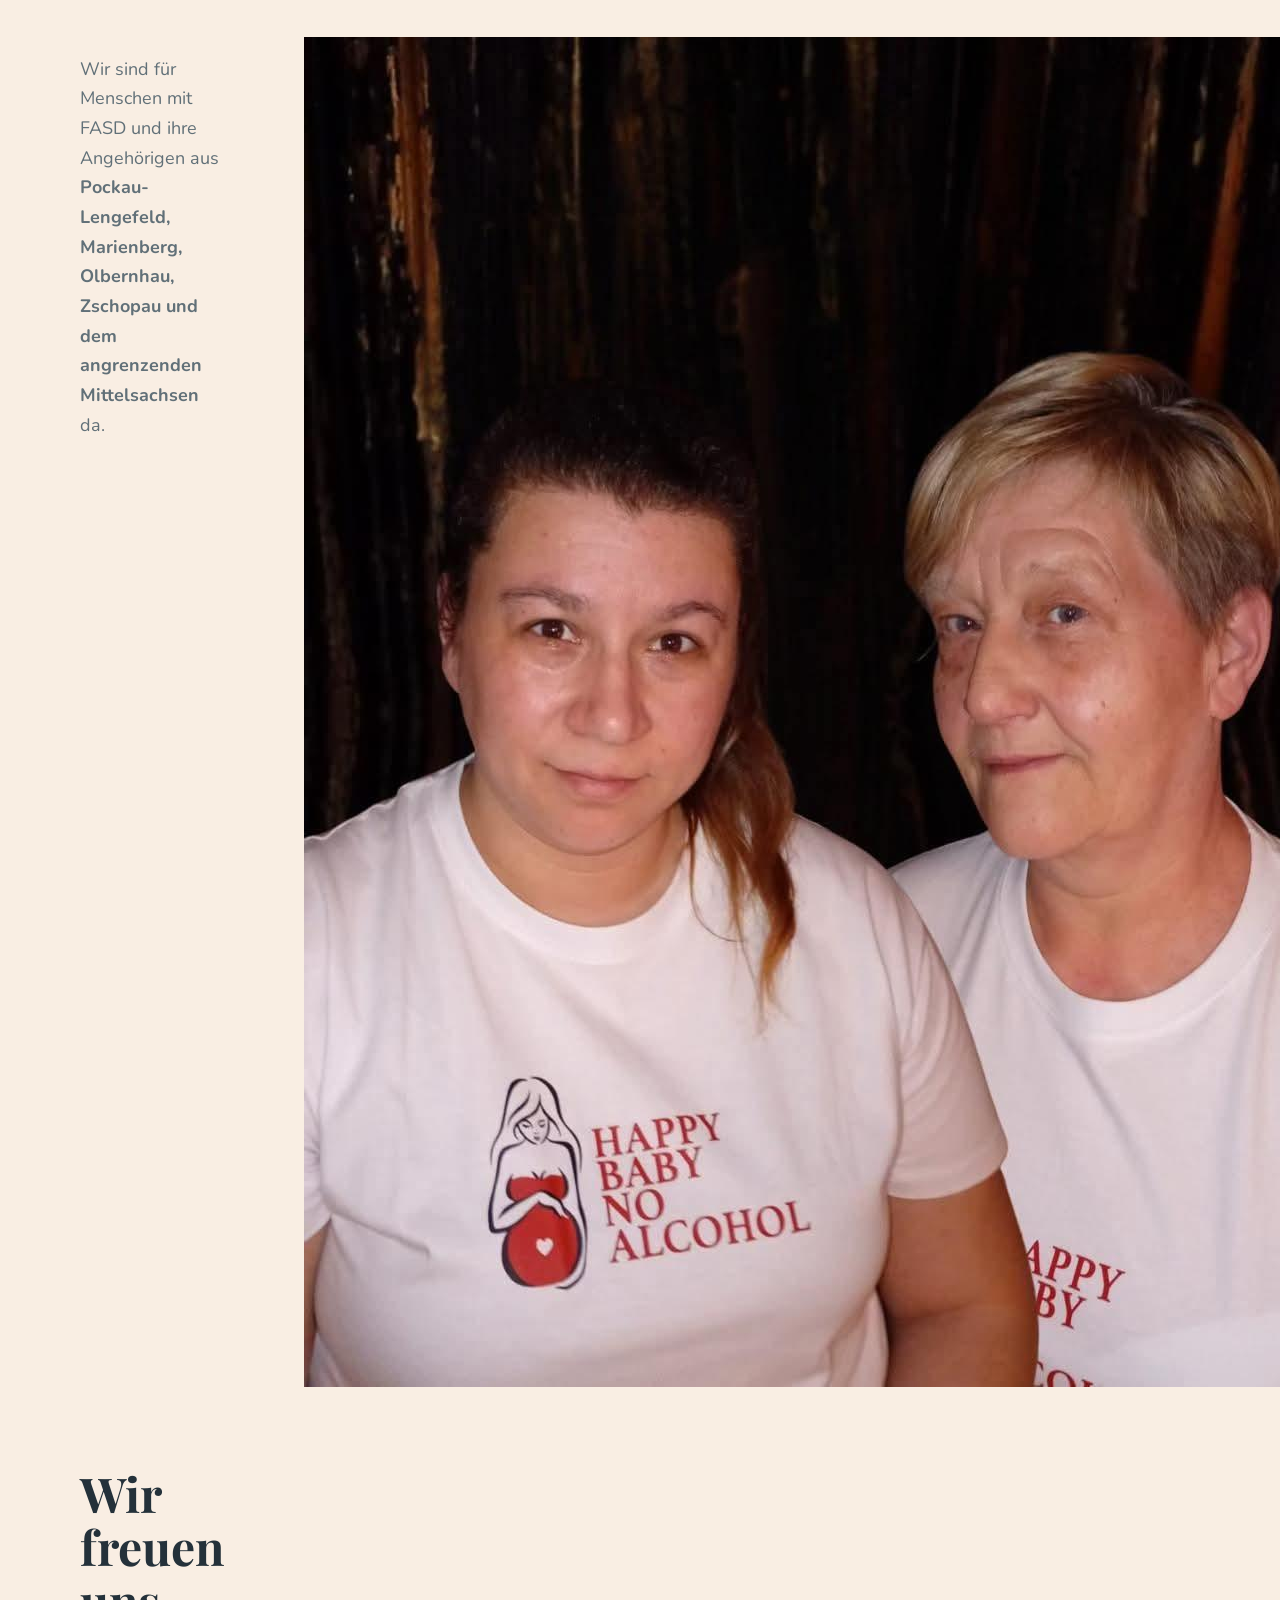
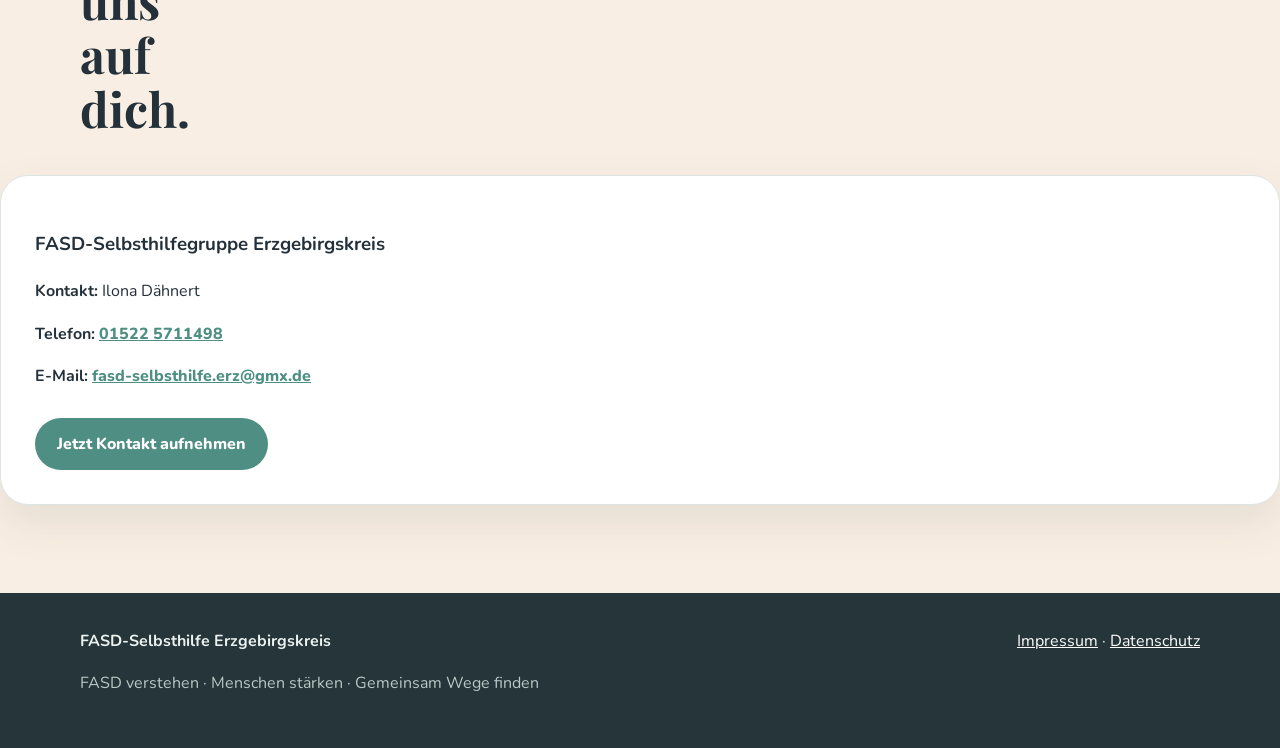
==== commit b431f626: "Remove image from footer section in index.html" ====
--- a/index.html
+++ b/index.html
@@ -324,7 +324,6 @@
 
 <div>
 <strong>FASD-Selbsthilfe Erzgebirgskreis</strong>
-<img src="./foto3.jpg" alt="Yaima Weber und Ilona Dähnert" class="kontakt-foto">
 <p>
 FASD verstehen · Menschen stärken · Gemeinsam Wege finden
 </p>
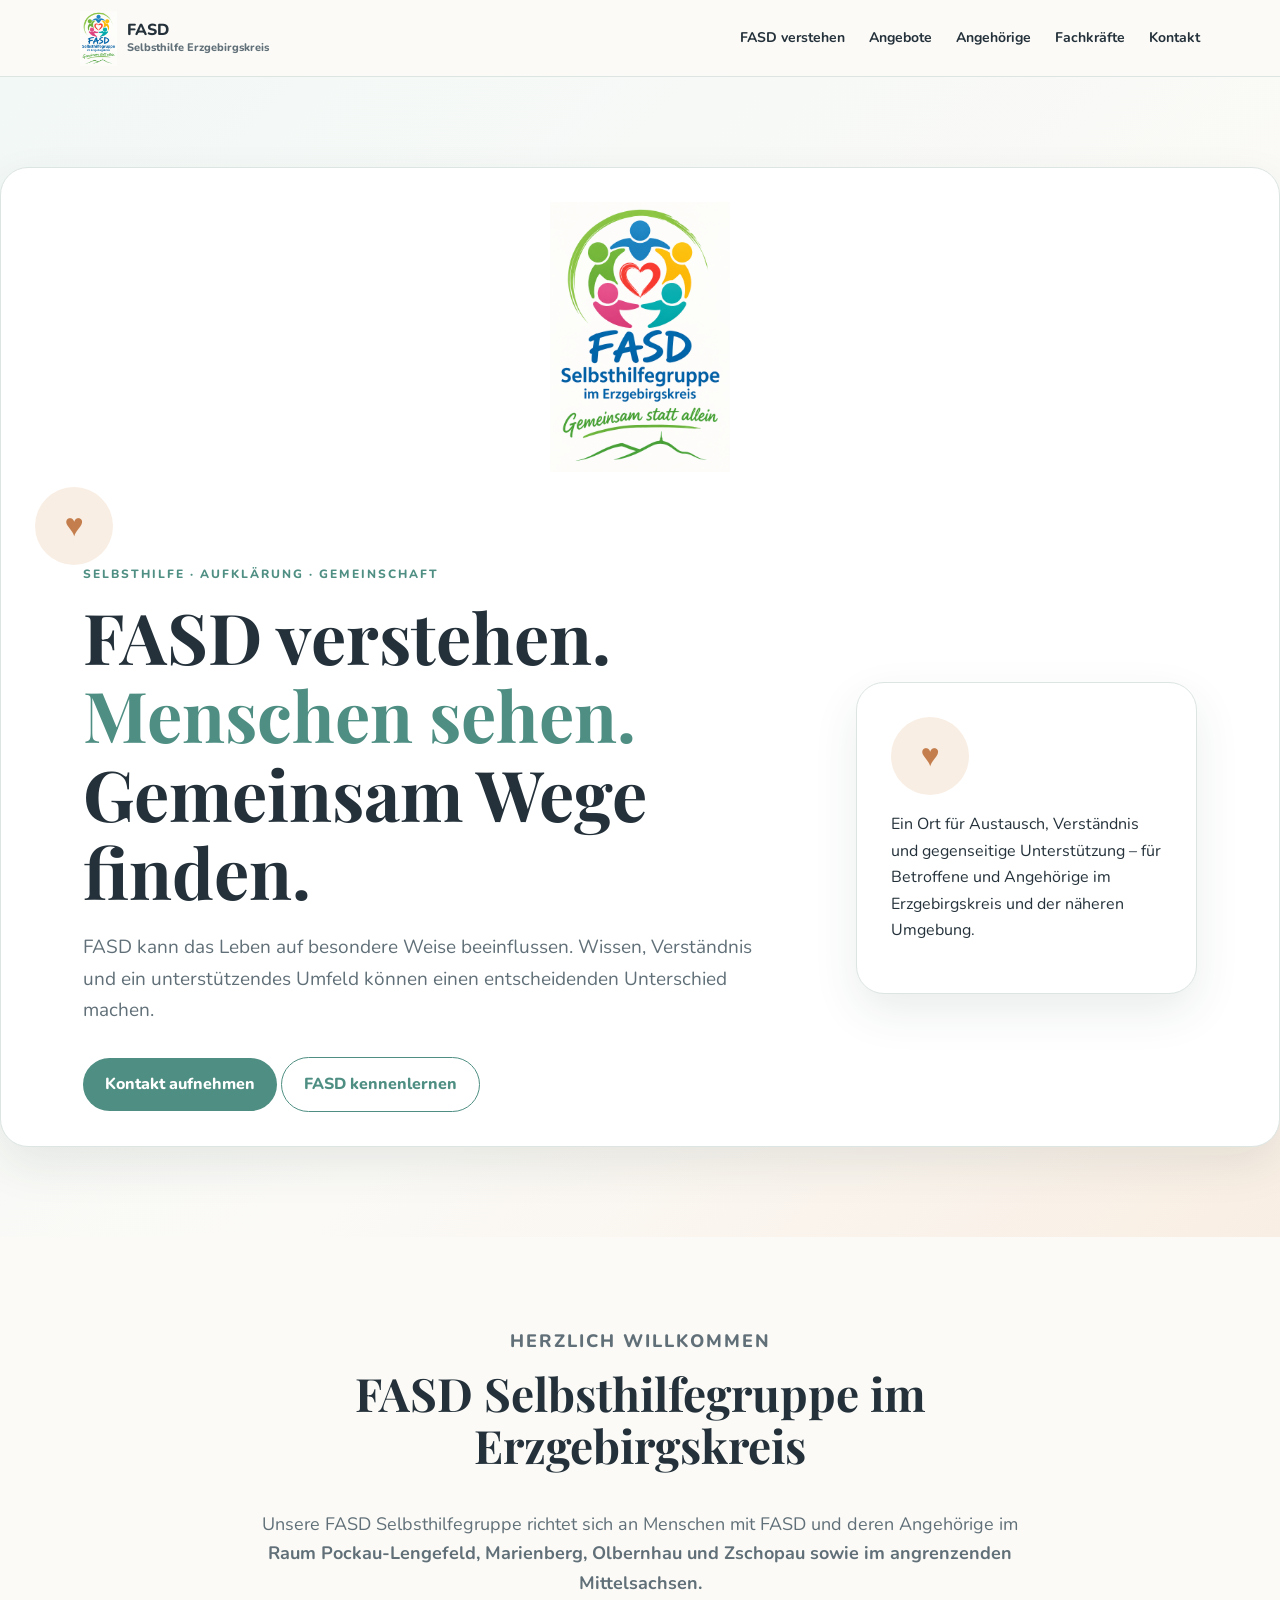
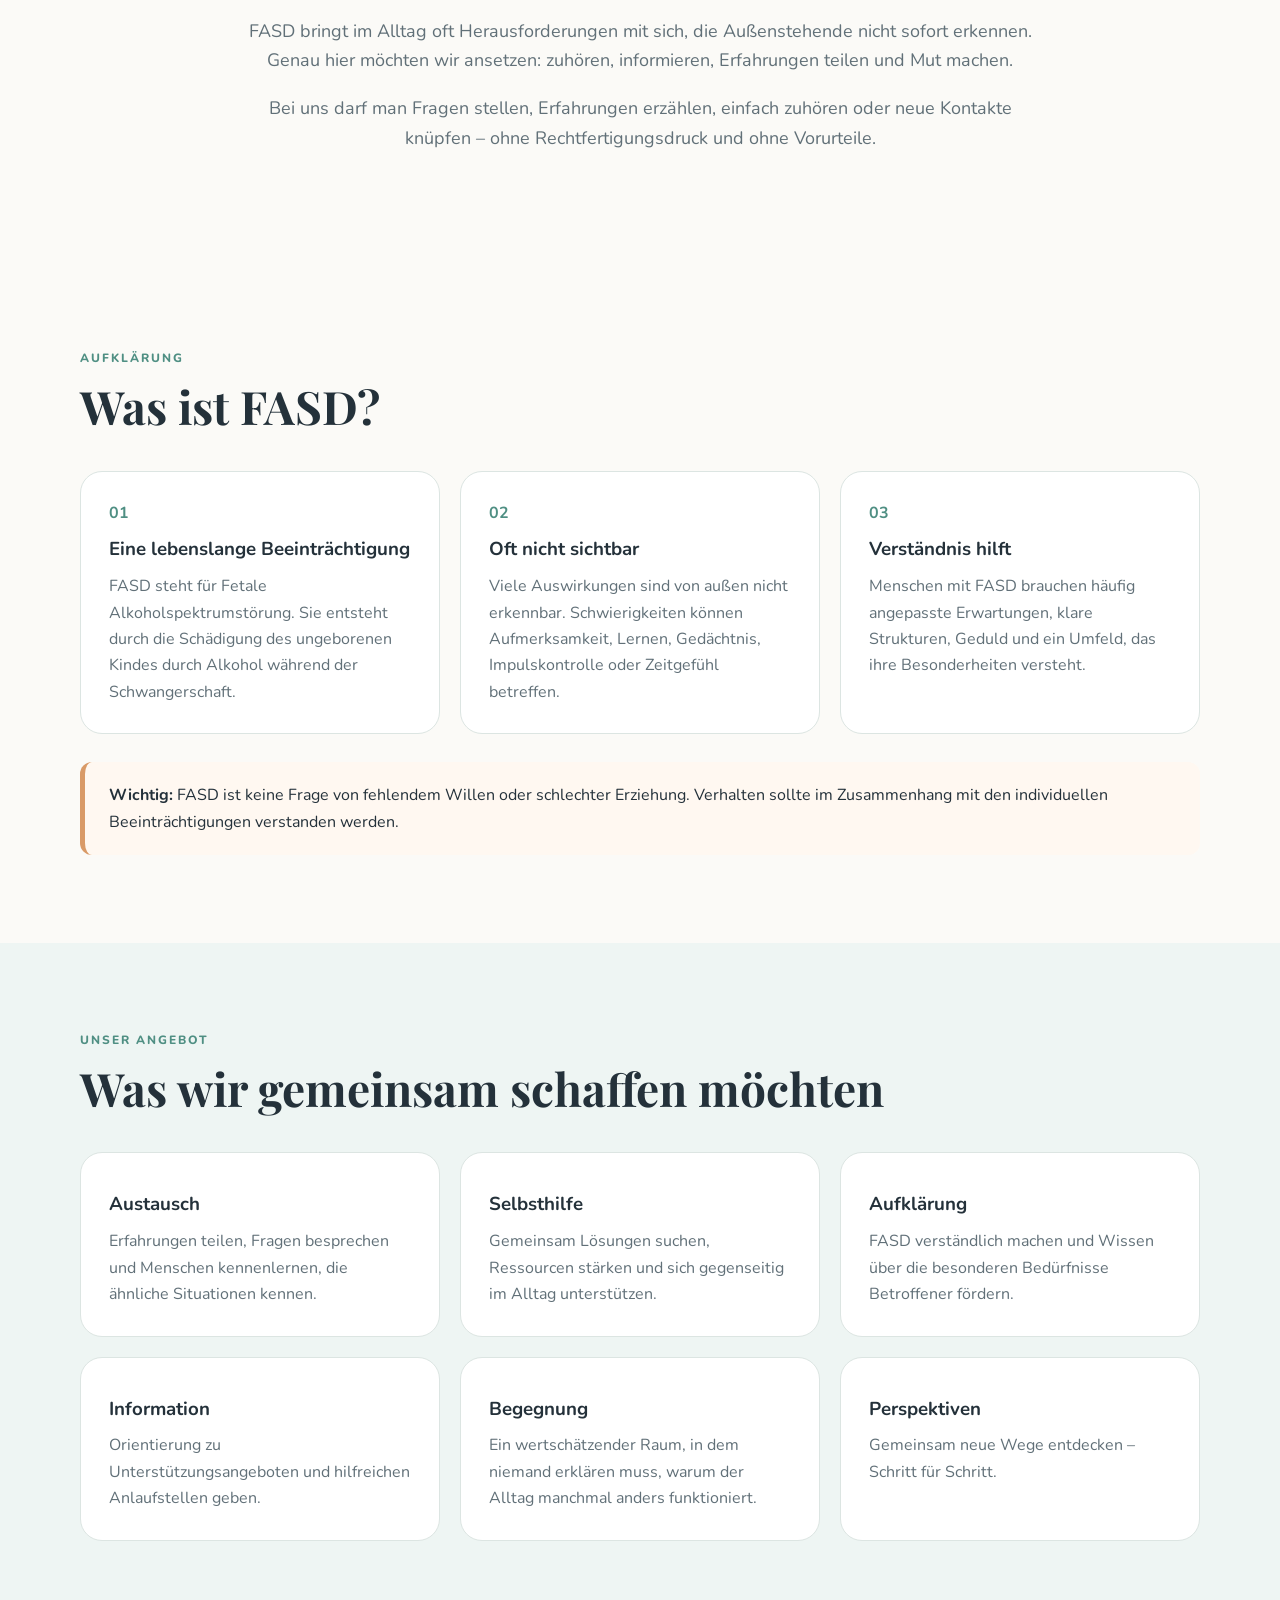
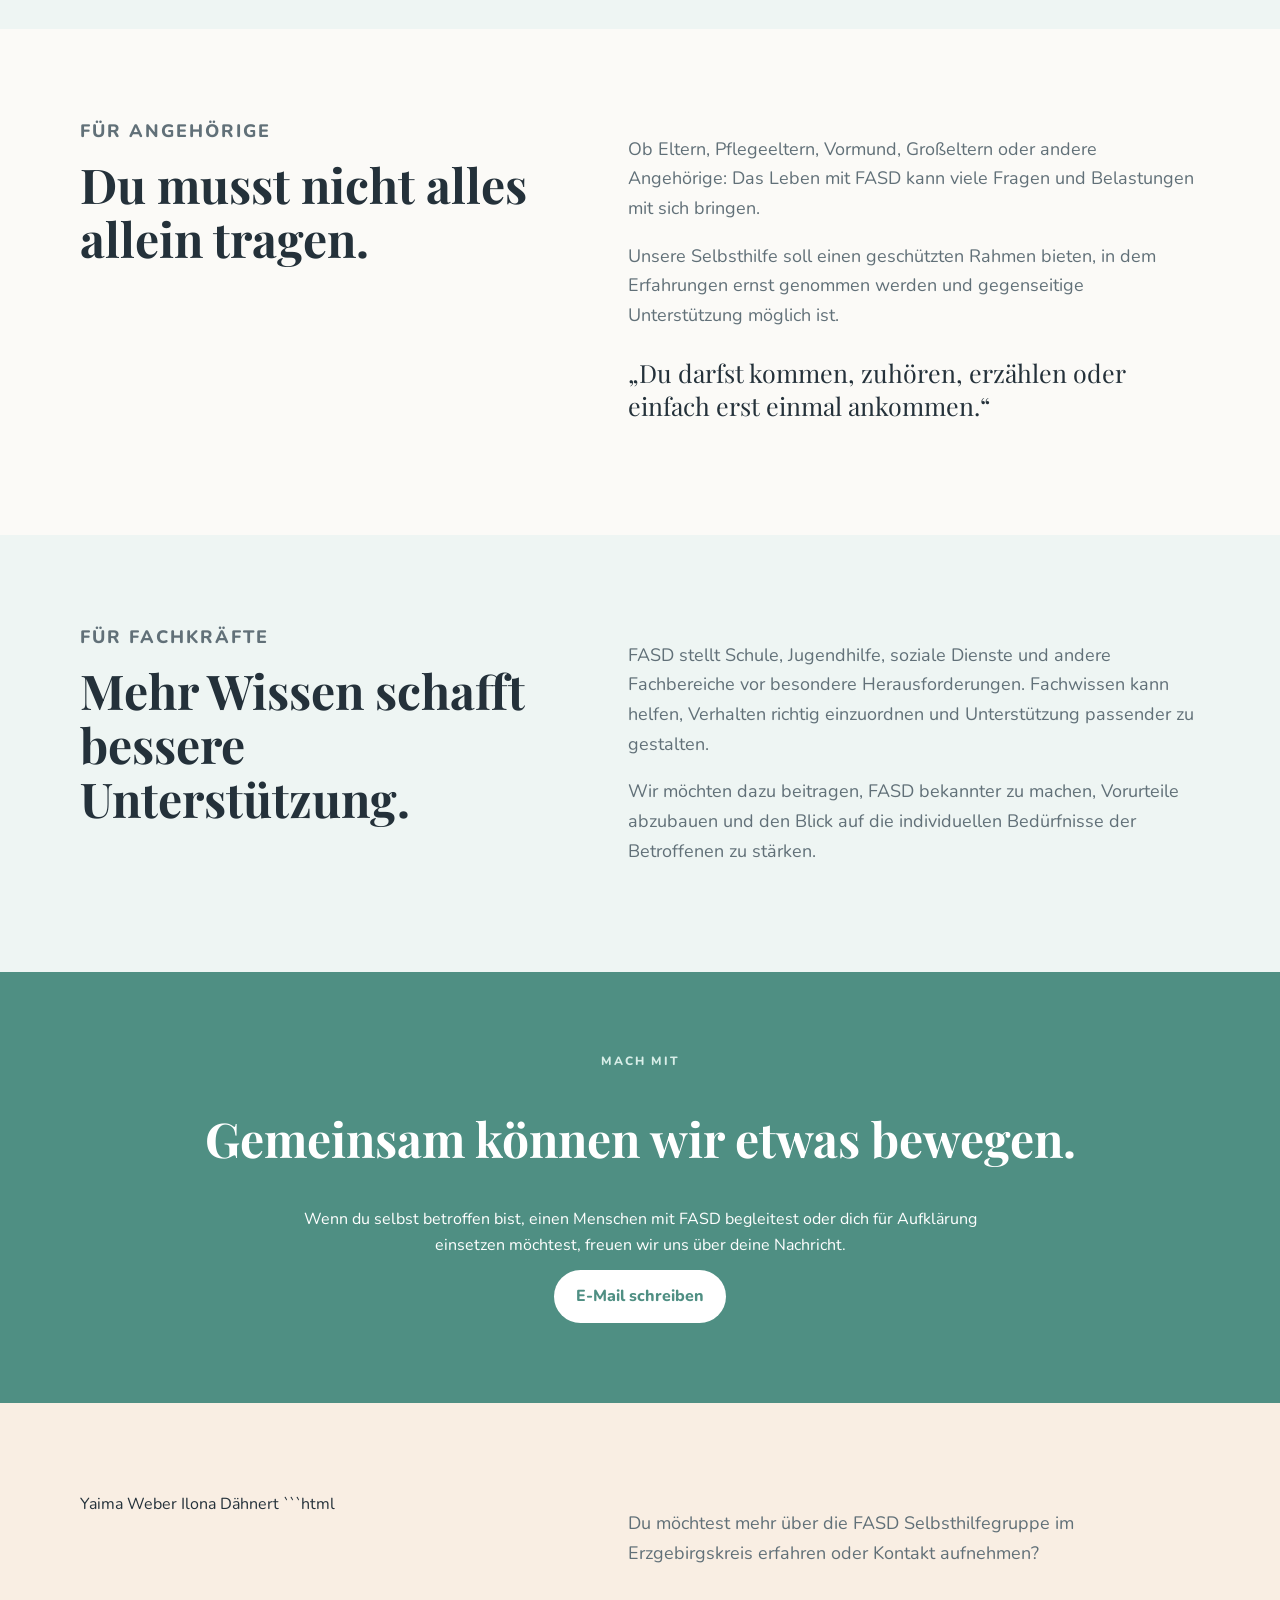
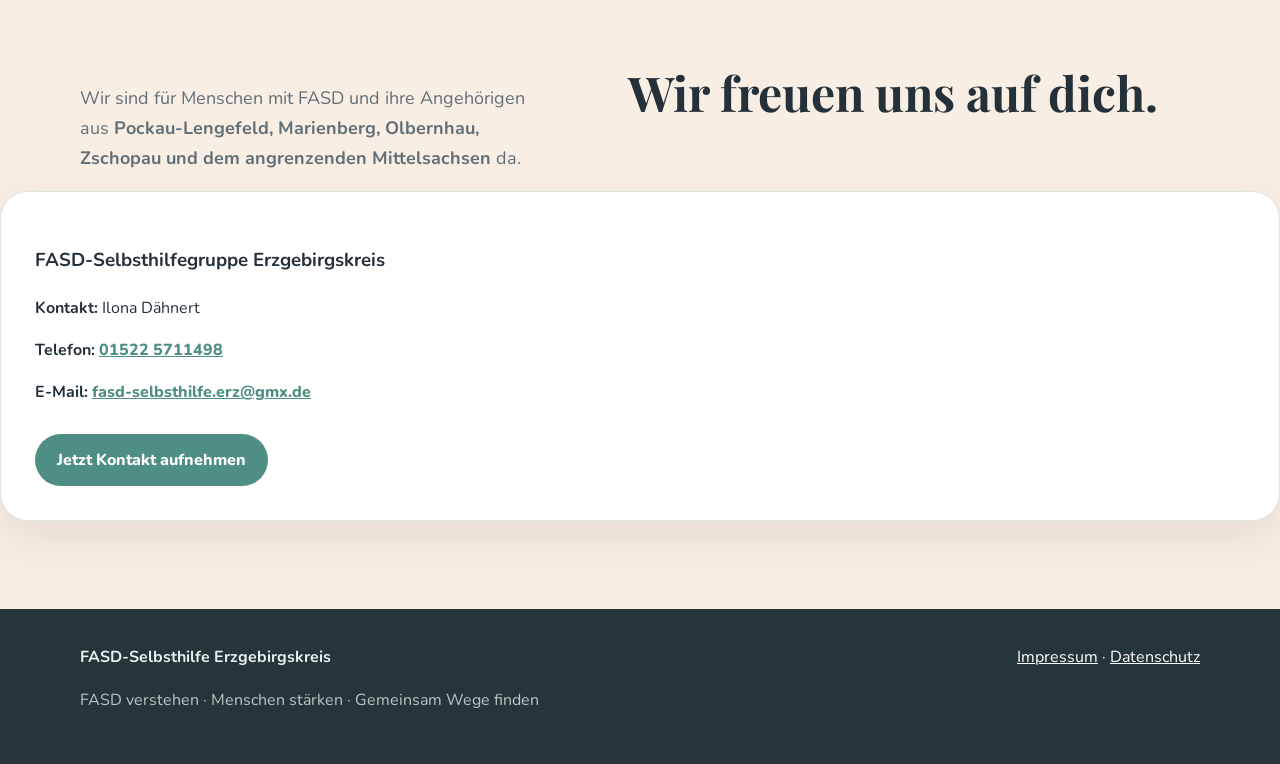
==== commit 3d271168: "Remove image of Yaima Weber and Ilona Dähnert Removed image element for Yaima Weber and Ilona Dähner" ====
--- a/index.html
+++ b/index.html
@@ -278,10 +278,6 @@
   da.
 </p>
 
-<img src="./foto3.jpg"
-     alt="Yaima Weber und Ilona Dähnert"
-     class="kontakt-foto">
-
 <h2>Wir freuen uns auf dich.</h2>
 
 
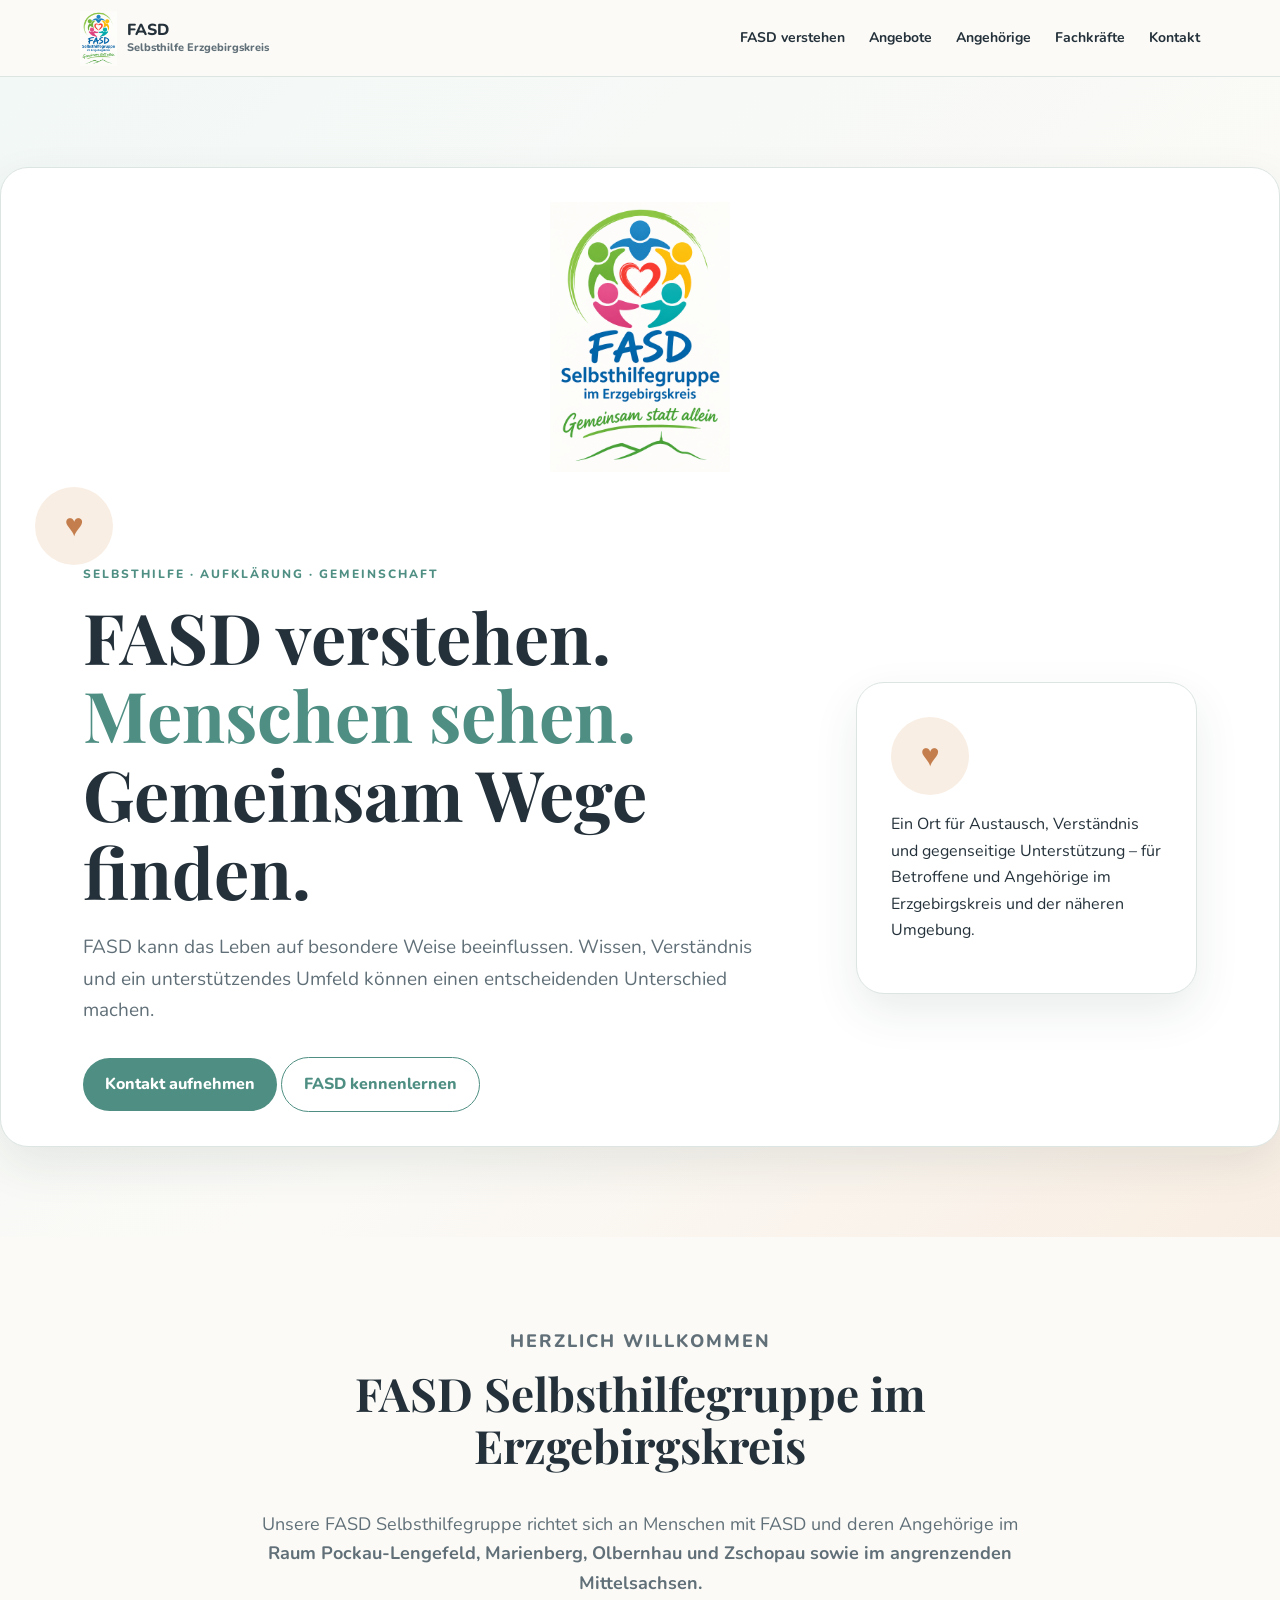
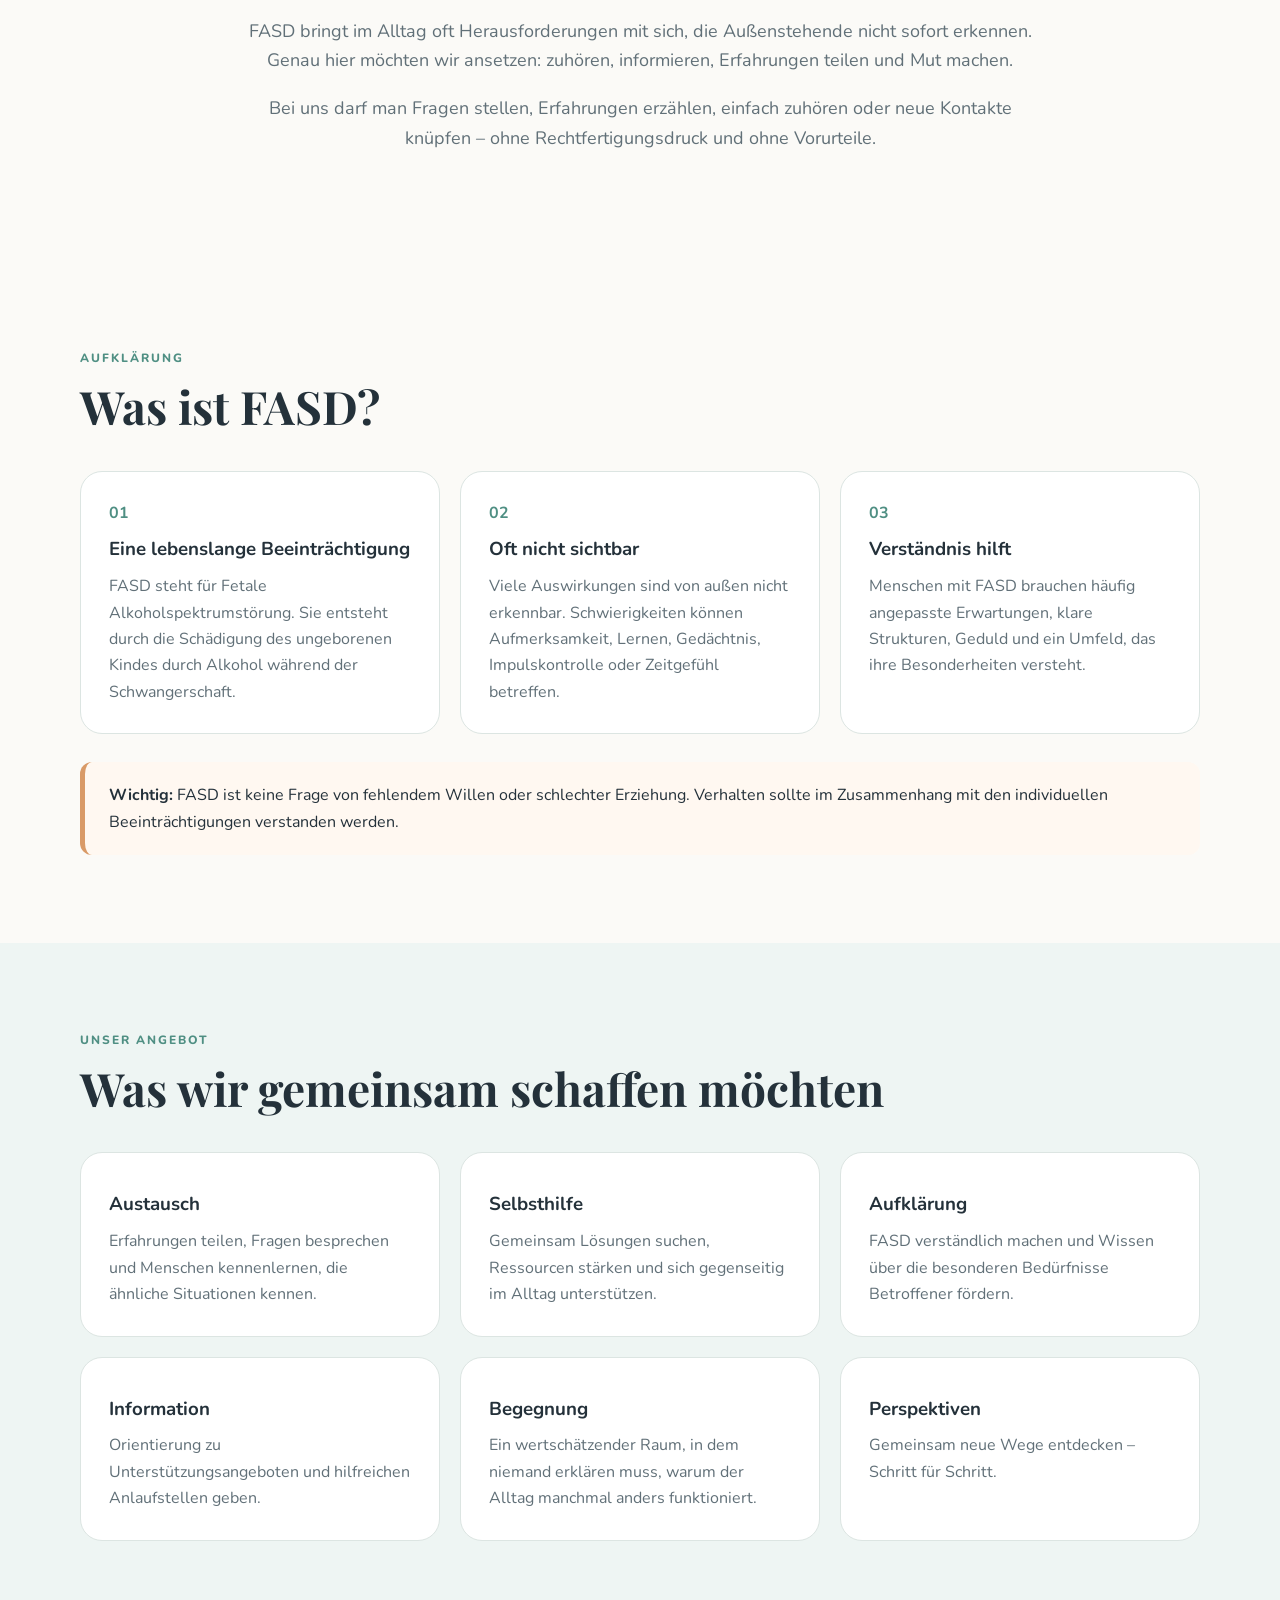
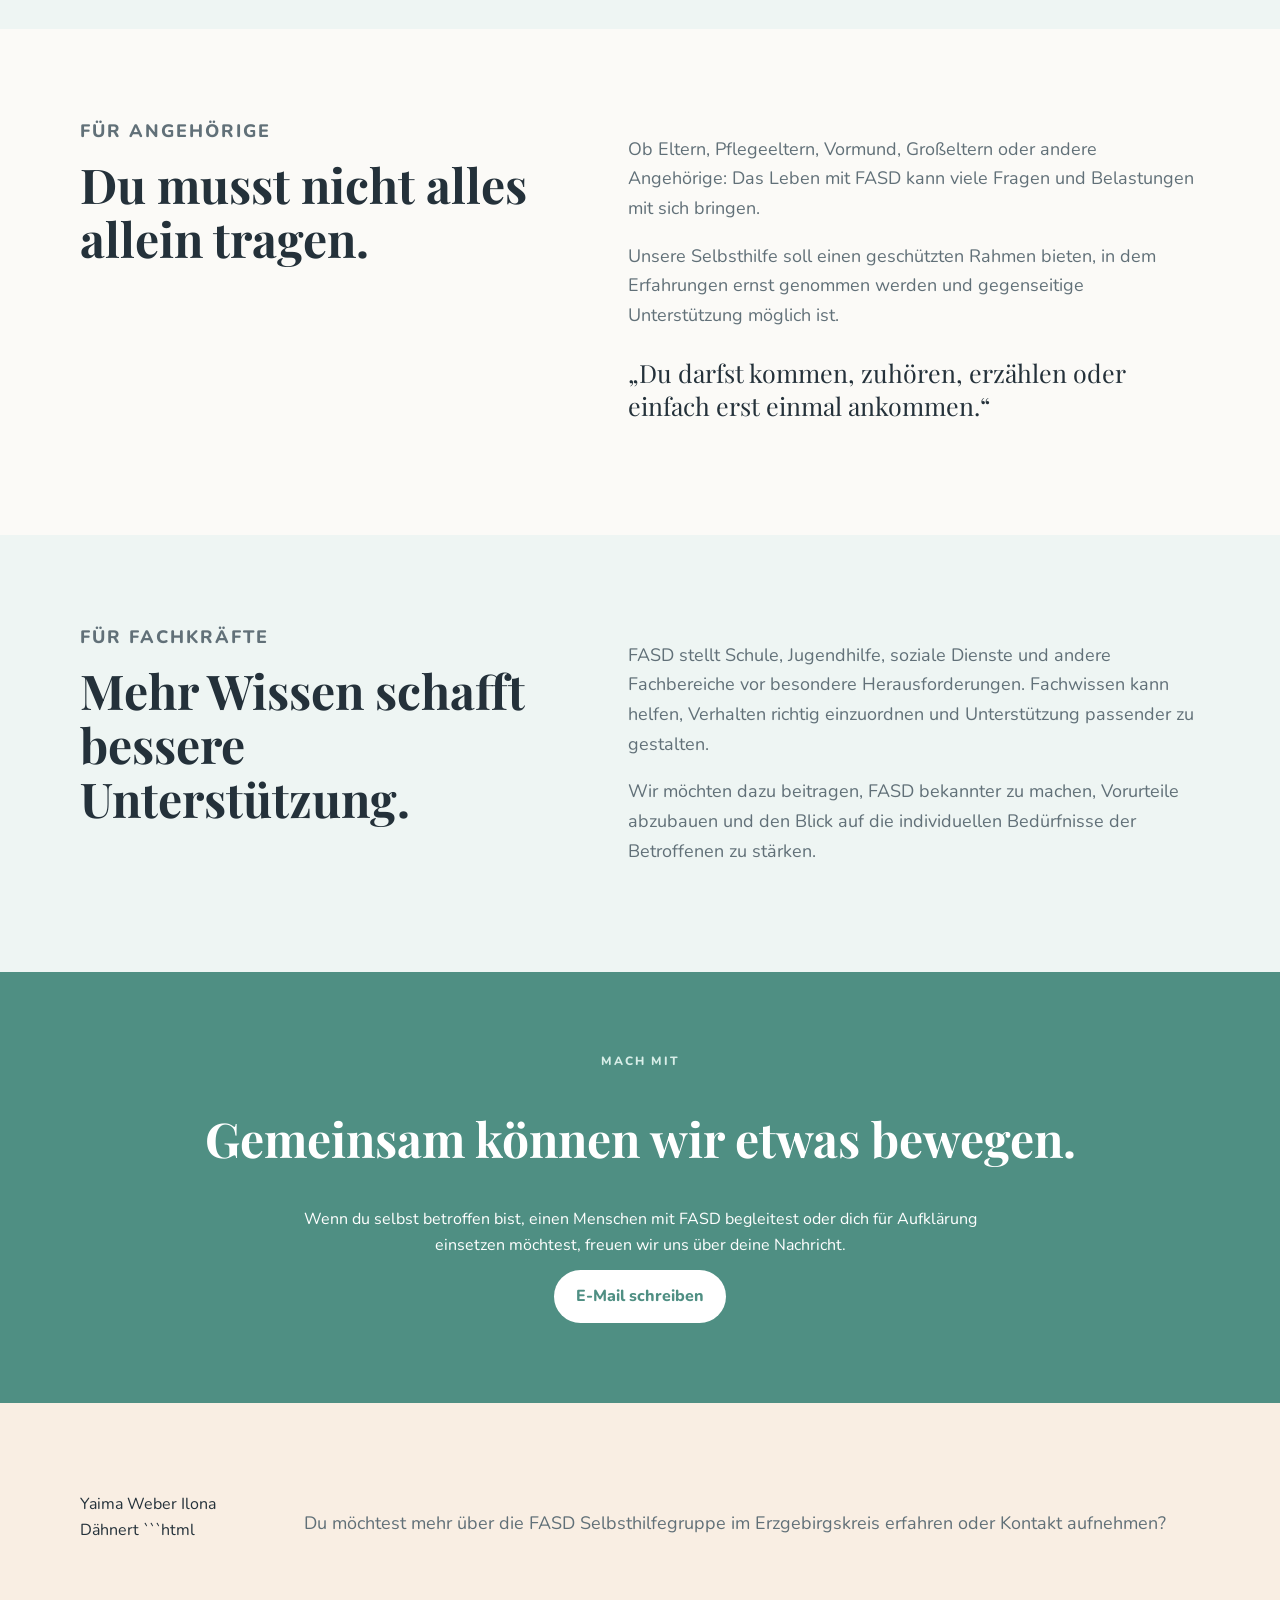
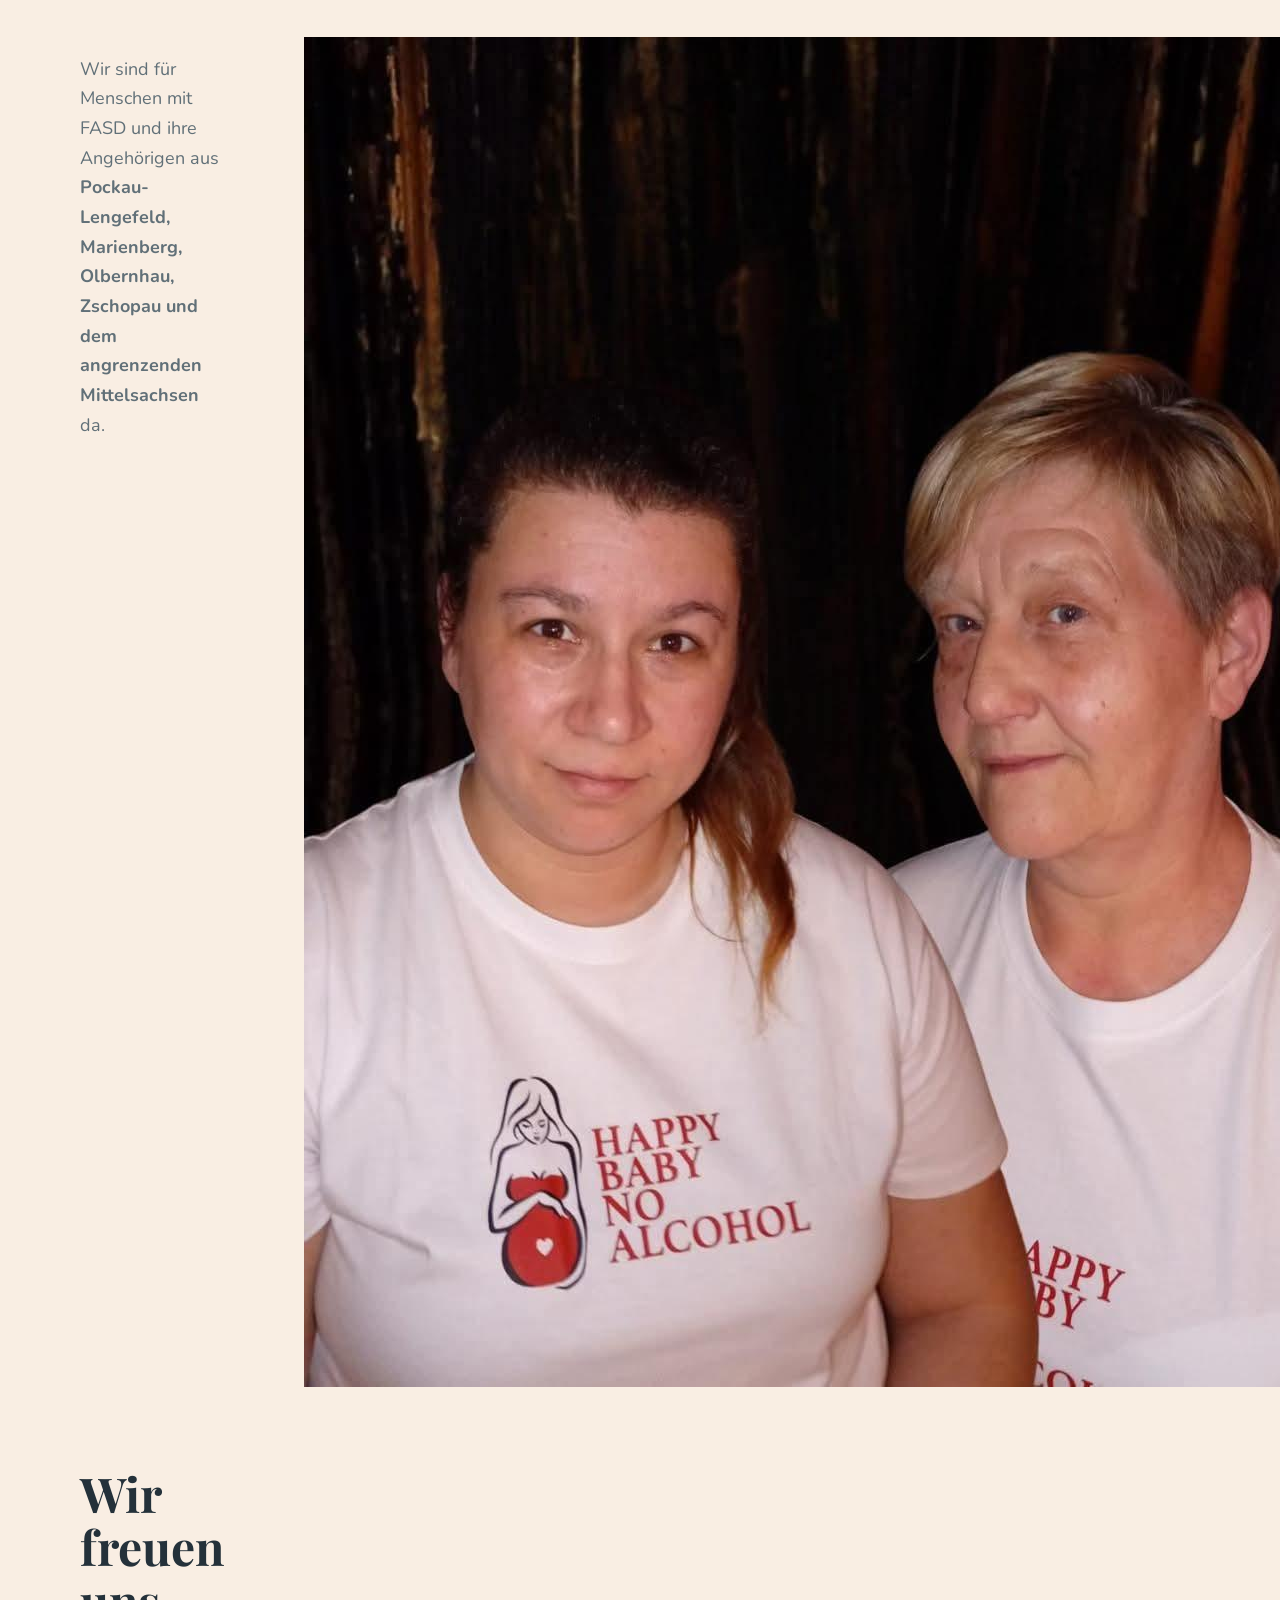
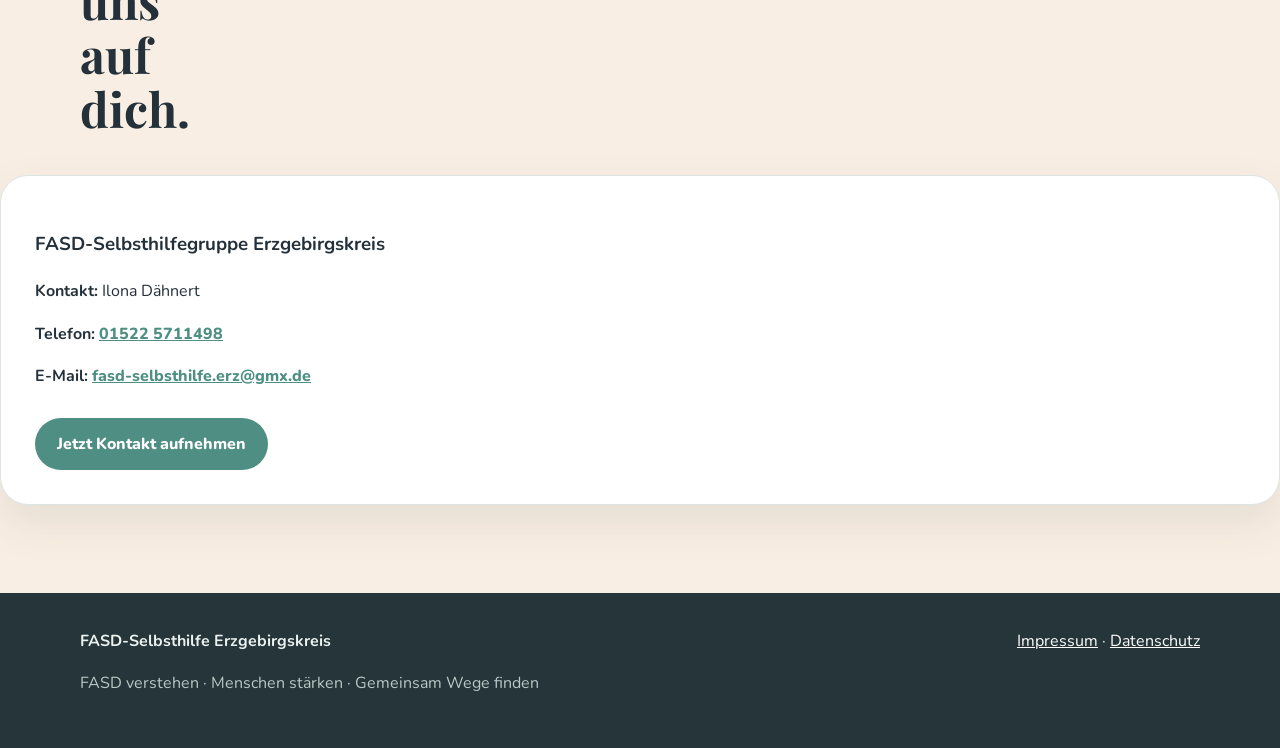
==== commit 30dc000f: "Add image for contact section in index.html" ====
--- a/index.html
+++ b/index.html
@@ -277,7 +277,7 @@
   <strong>Pockau-Lengefeld, Marienberg, Olbernhau, Zschopau und dem angrenzenden Mittelsachsen</strong>
   da.
 </p>
-
+<img src="./foto3.jpg" alt="Yaima Weber und Ilona Dähnert" class="kontakt-foto">
 <h2>Wir freuen uns auf dich.</h2>
 
 
